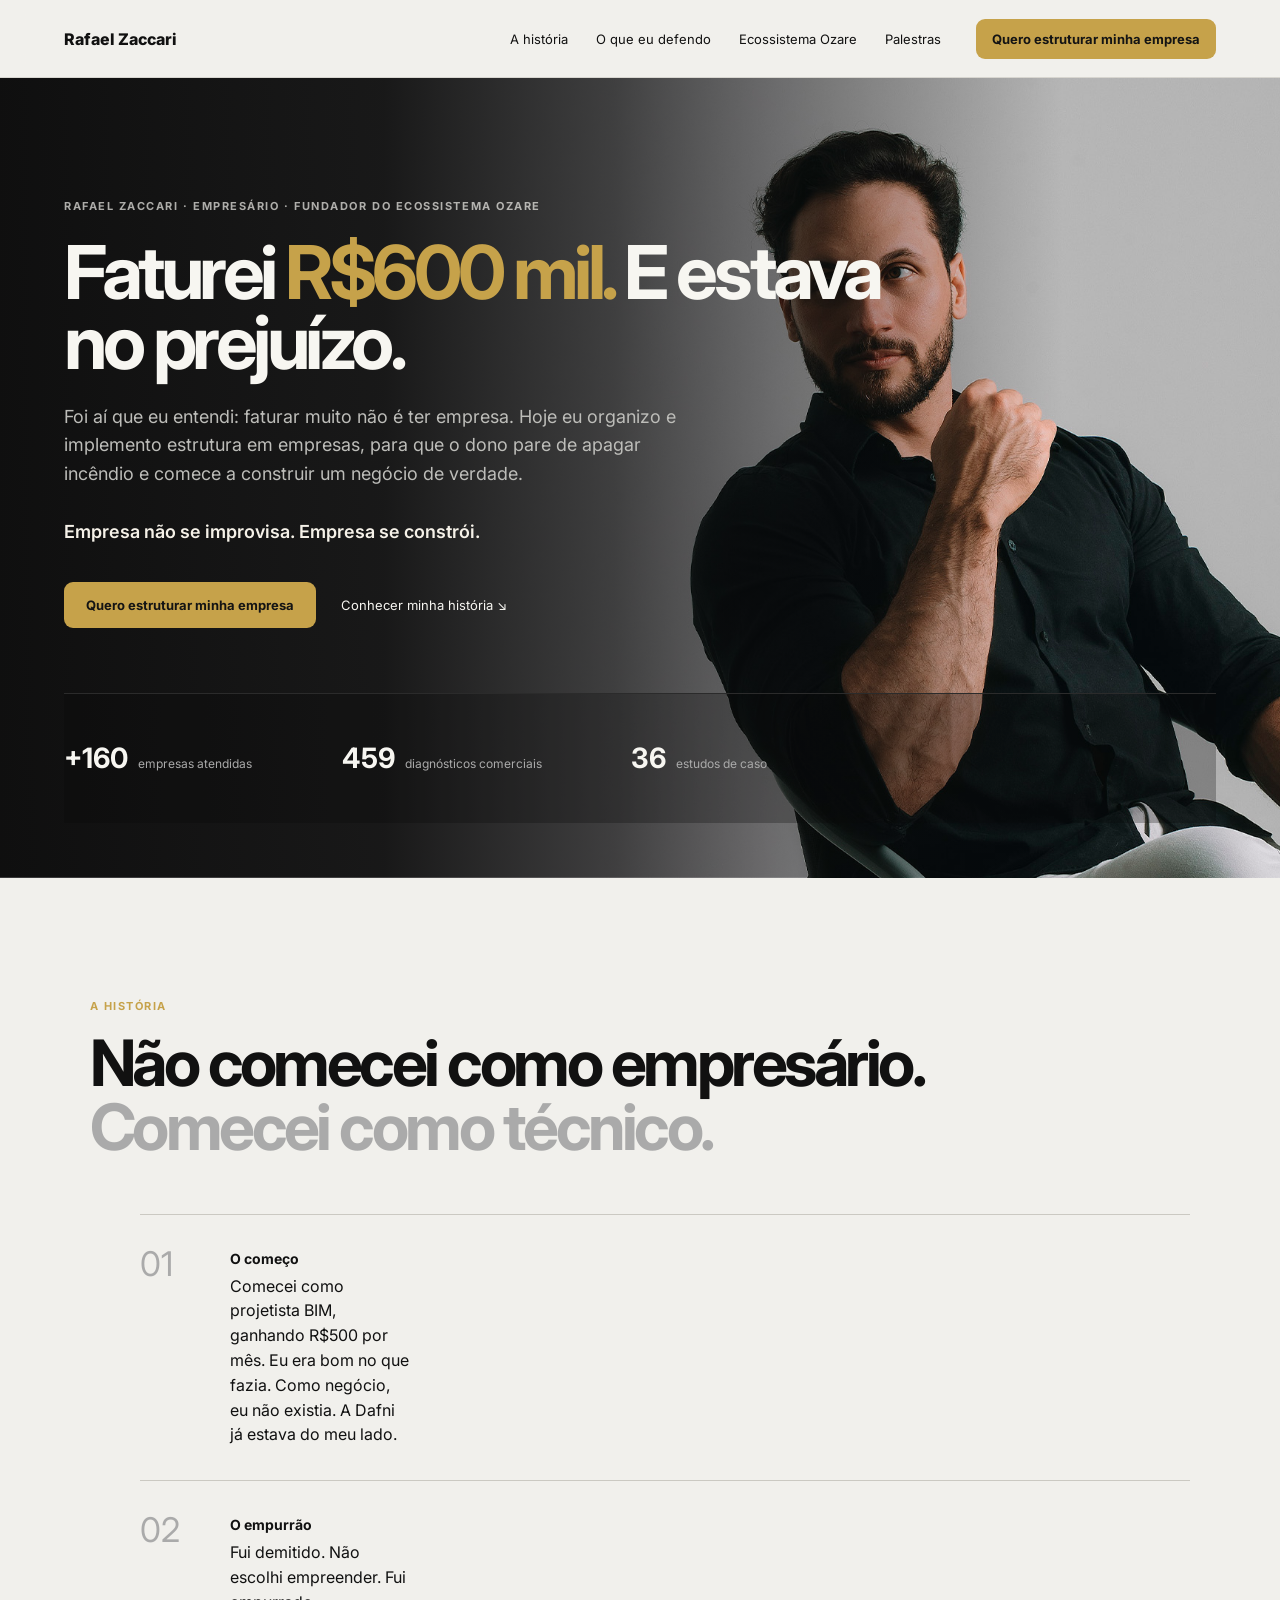
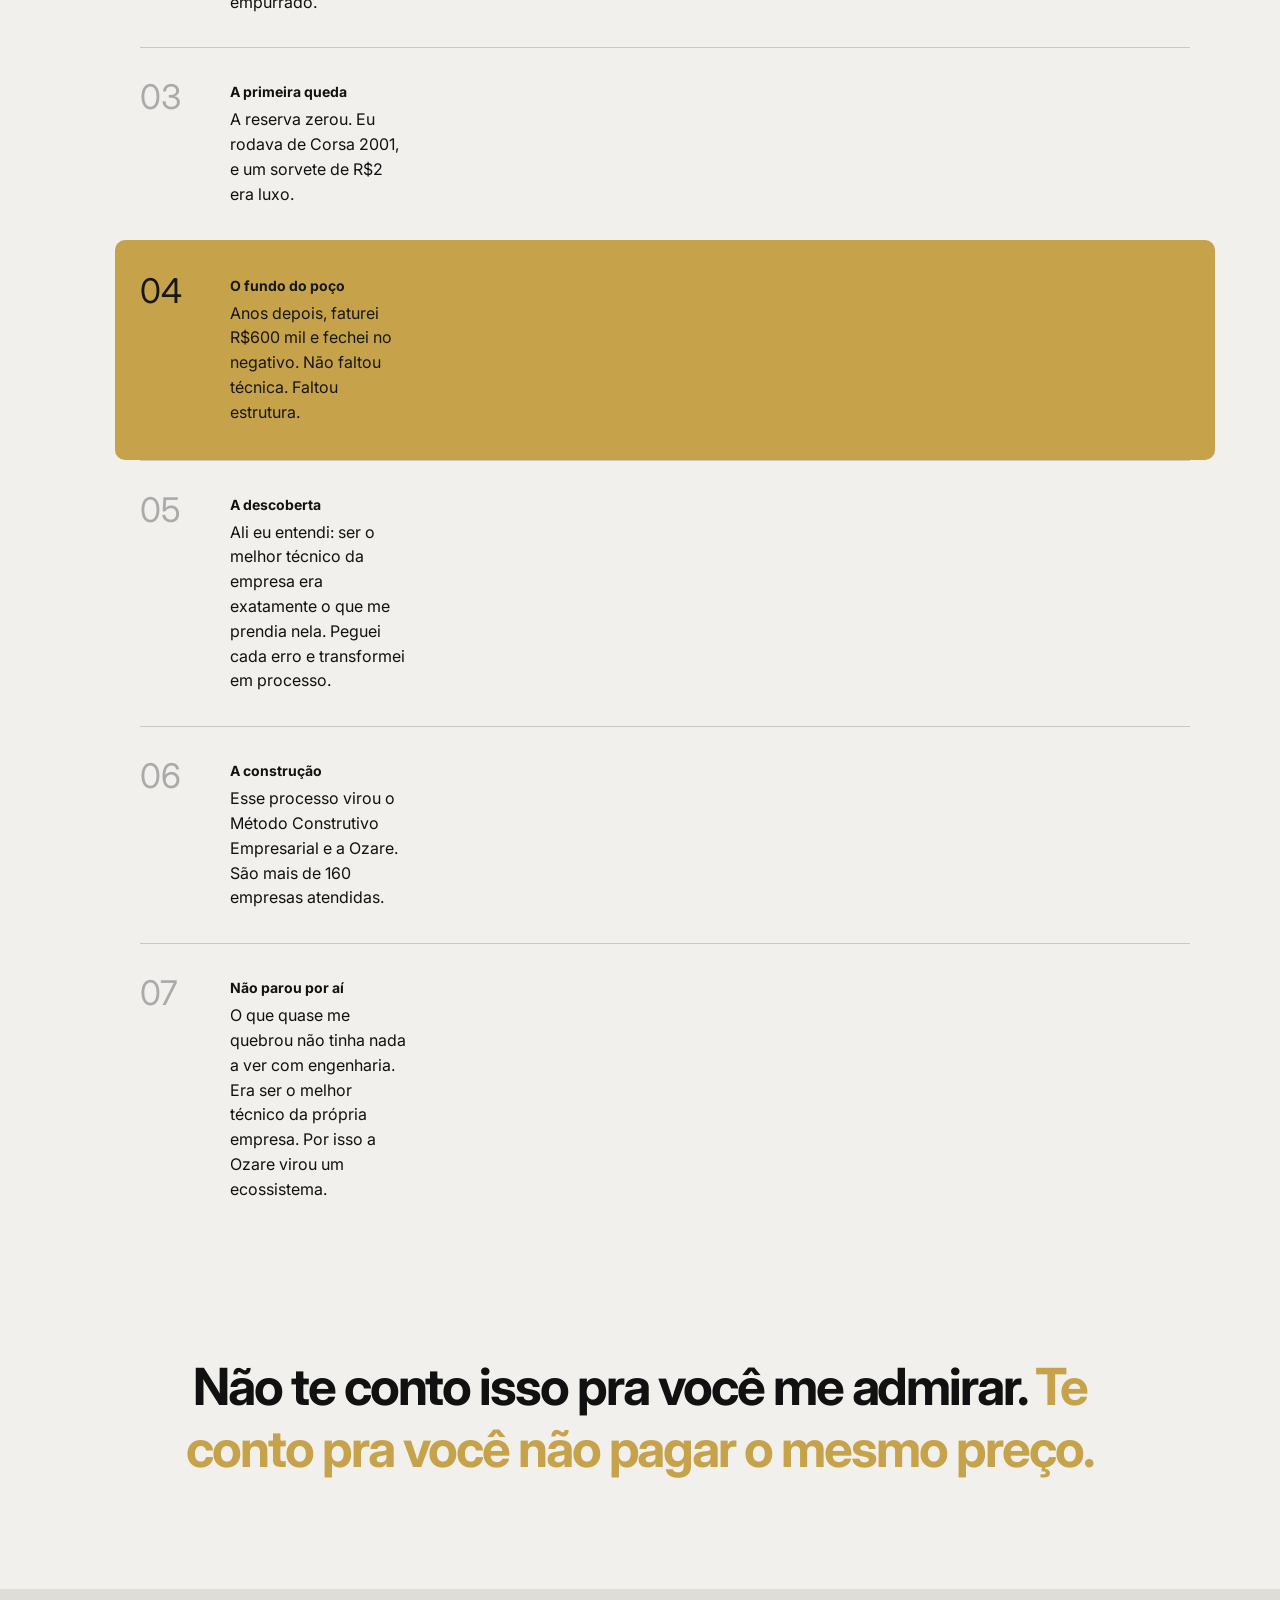
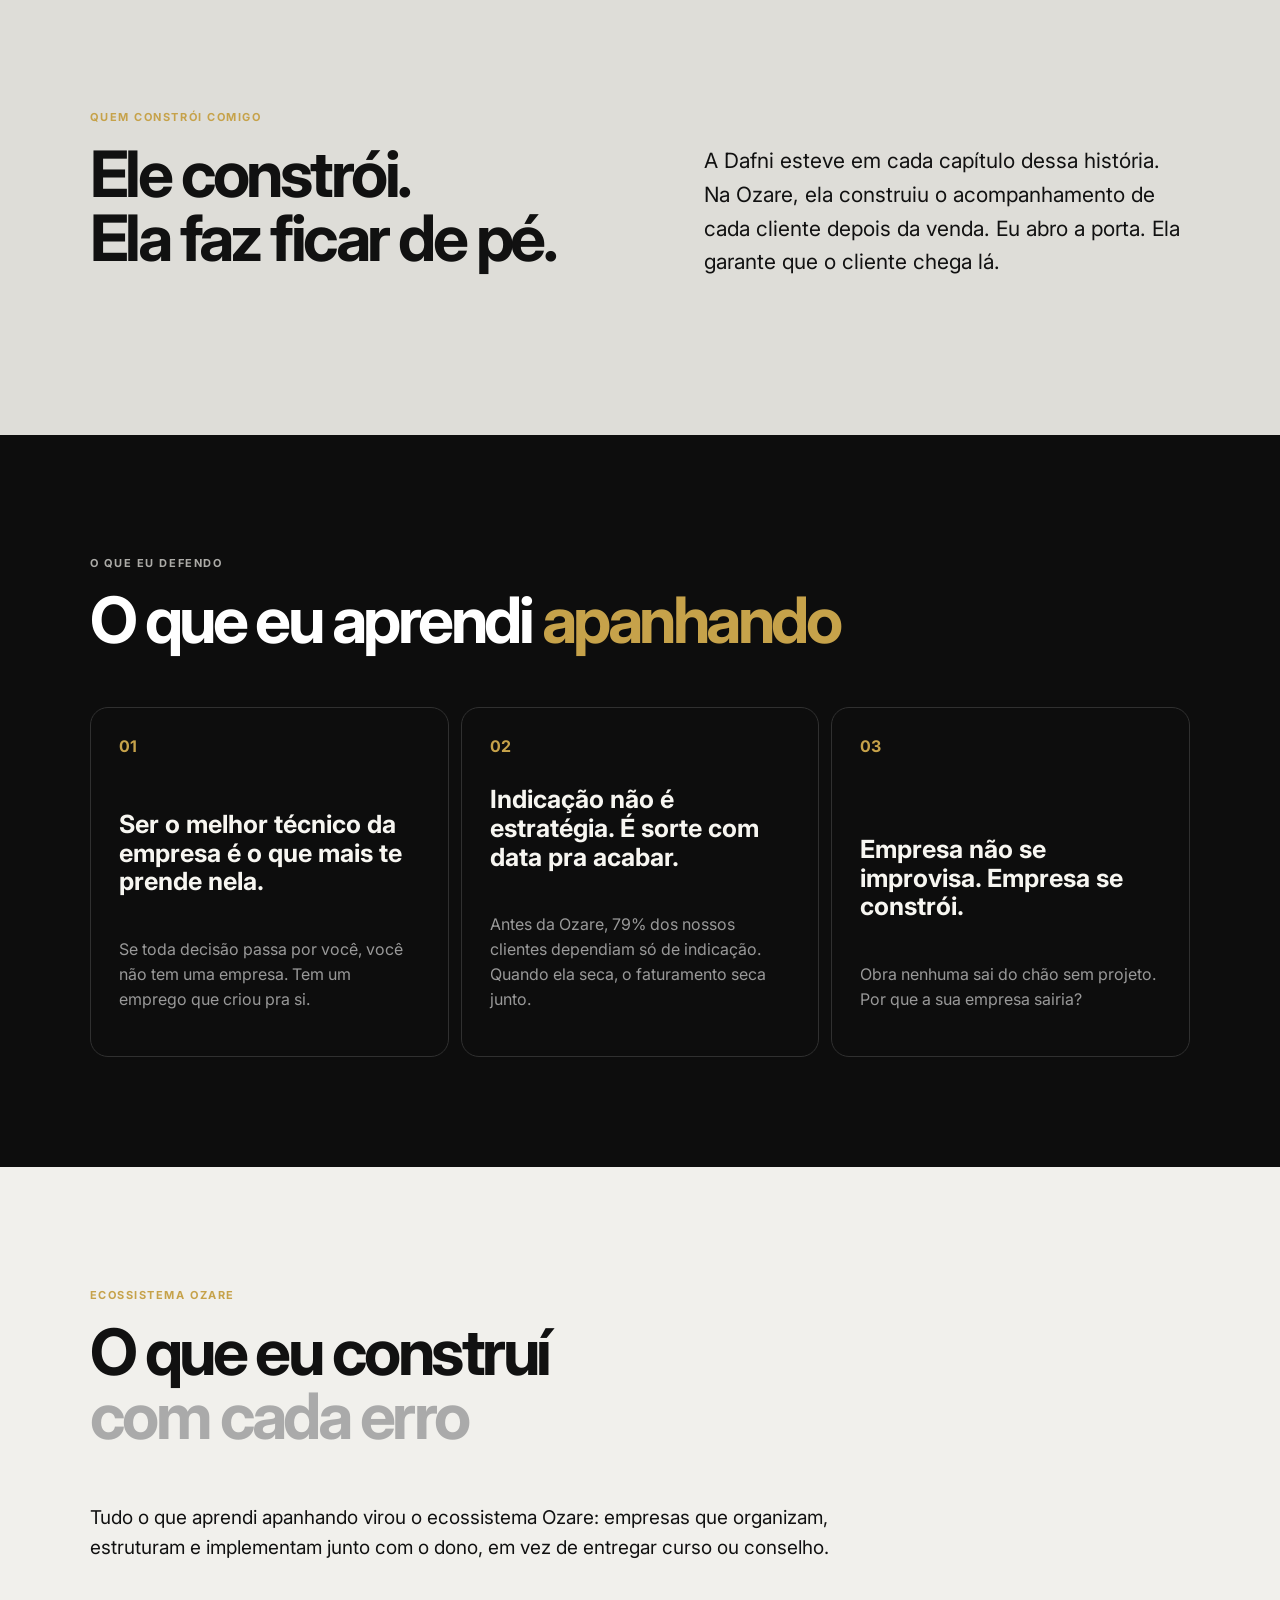
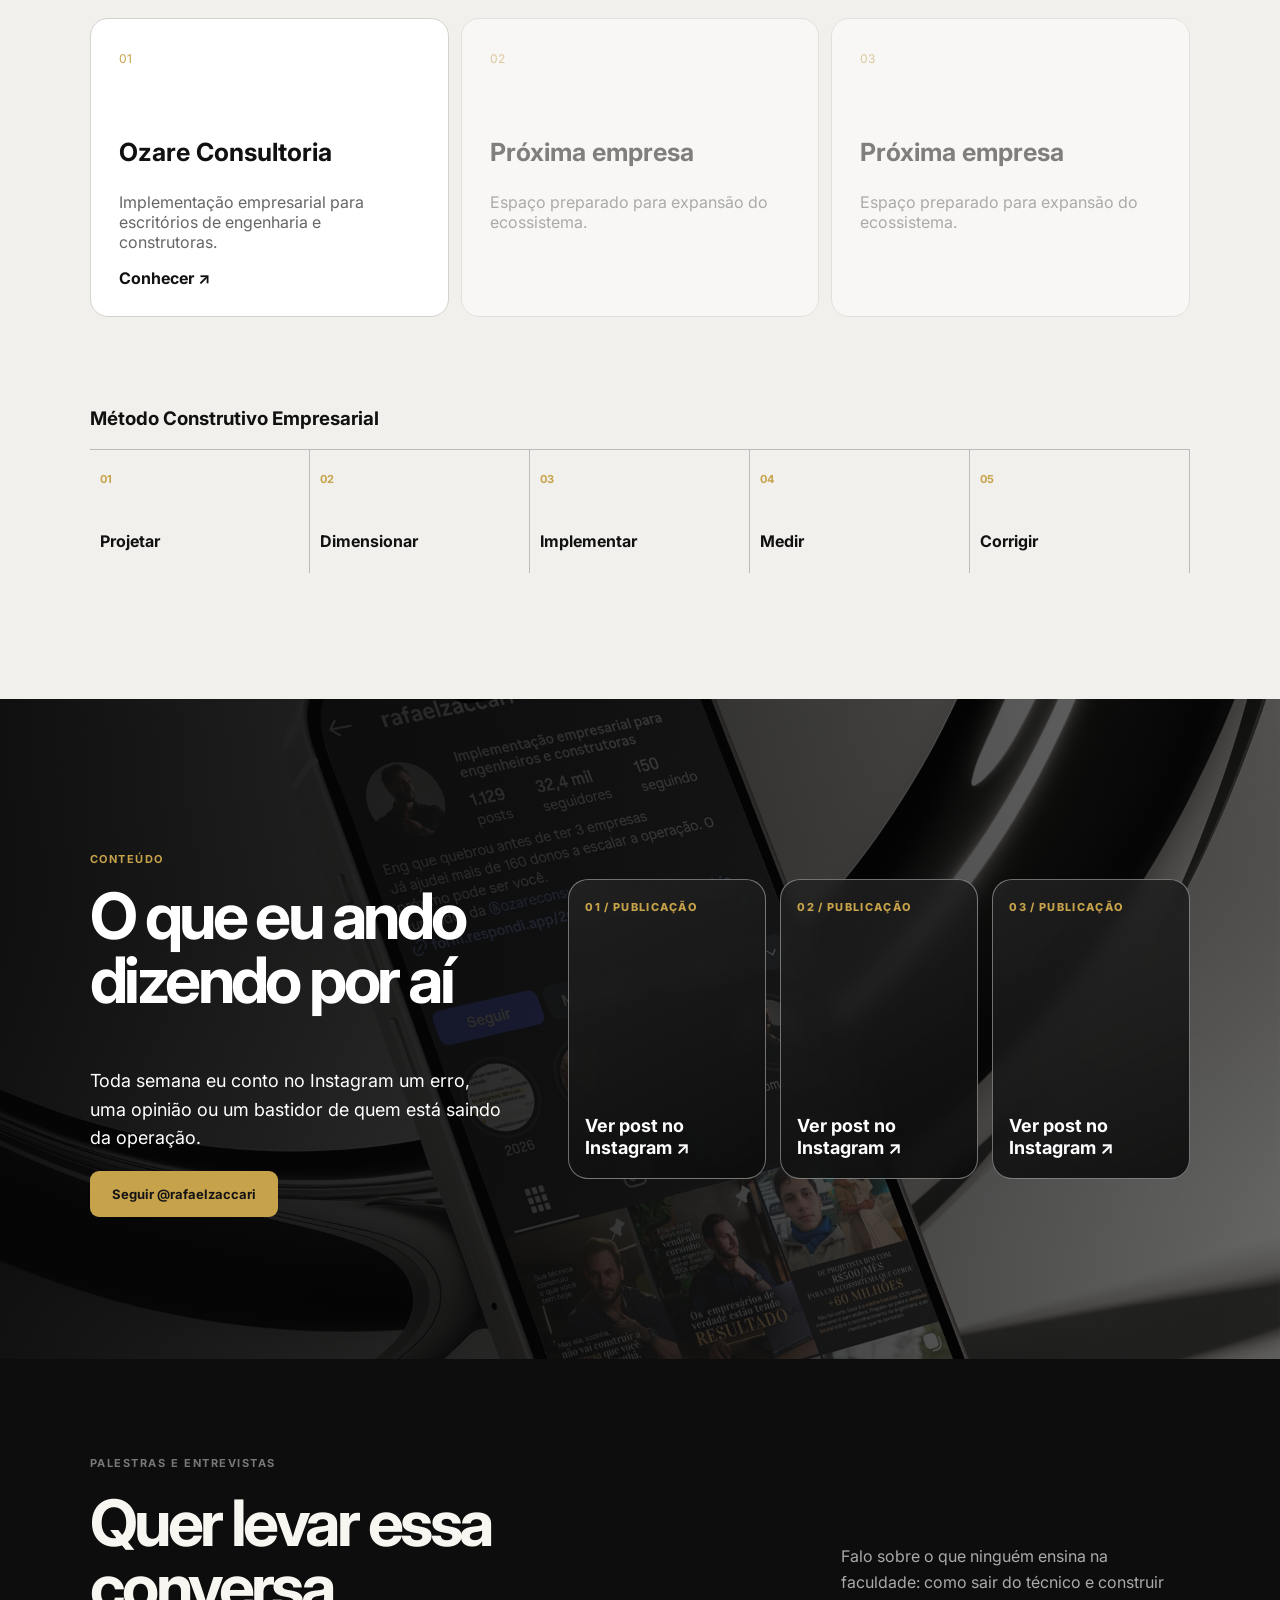
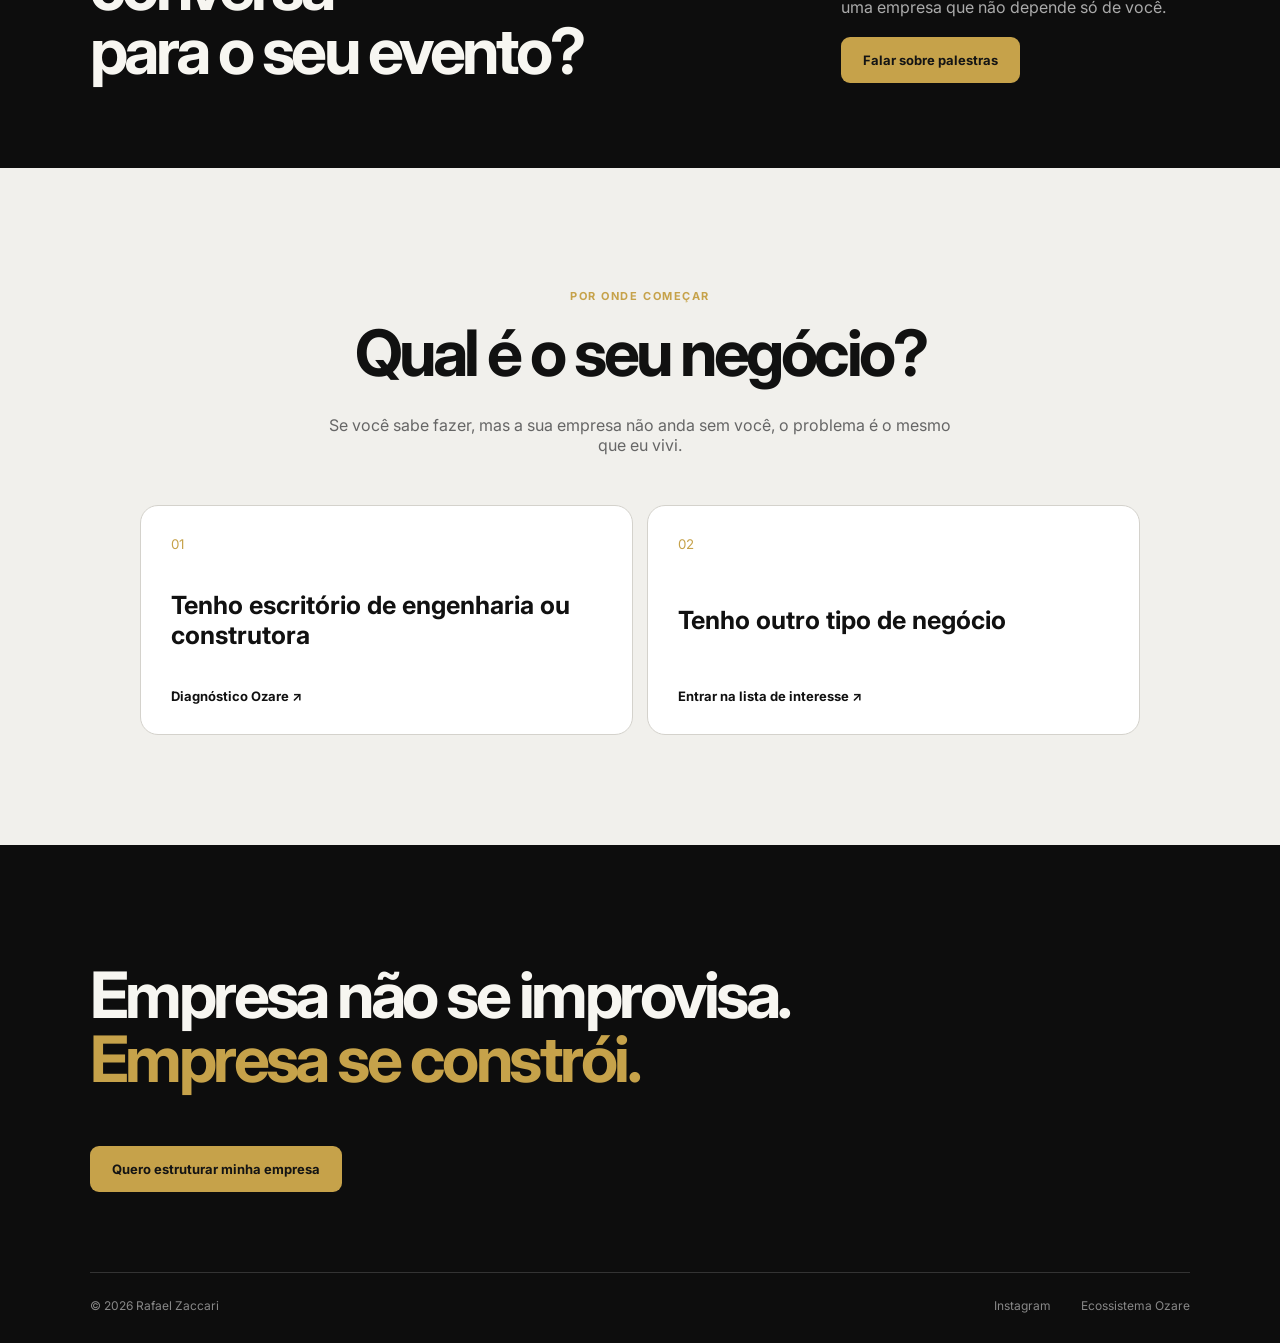
==== index.html @ 6576e1e7 "Add files via upload" ====
<!doctype html><html lang='pt-BR'><head><meta charset='utf-8'><meta name='viewport' content='width=device-width,initial-scale=1'><meta name='description' content='Faturei R$600 mil e estava no prejuízo. Hoje organizo e implemento estrutura em empresas para que cresçam sem depender do dono.'><title>Rafael Zaccari · Empresário e fundador do ecossistema Ozare</title><link rel='stylesheet' href='styles.css'></head><body>
<header class='nav'><a class='brand' href='#top'>Rafael Zaccari</a><nav><a href='#historia'>A história</a><a href='#defendo'>O que eu defendo</a><a href='#ecossistema'>Ecossistema Ozare</a><a href='#palestras'>Palestras</a></nav><a class='btn btn-small' href='#negocio'>Quero estruturar minha empresa</a></header>
<main id='top'>
<section class='hero dark'><div class='hero-copy'><p class='eyebrow'>Rafael Zaccari · Empresário · Fundador do ecossistema Ozare</p><h1>Faturei <span>R$600 mil.</span> E estava no prejuízo.</h1><p class='lead'>Foi aí que eu entendi: faturar muito não é ter empresa. Hoje eu organizo e implemento estrutura em empresas, para que o dono pare de apagar incêndio e comece a construir um negócio de verdade.<br><br><strong>Empresa não se improvisa. Empresa se constrói.</strong></p><div class='actions'><a class='btn' href='#negocio'>Quero estruturar minha empresa</a><a class='link' href='#historia'>Conhecer minha história ↘</a></div></div><div class='hero-proof'><div><strong>+160</strong><span>empresas atendidas</span></div><div><strong>459</strong><span>diagnósticos comerciais</span></div><div><strong>36</strong><span>estudos de caso</span></div></div></section>
<section id='historia' class='section story'><p class='eyebrow copper'>A história</p><h2>Não comecei como empresário.<br><em>Comecei como técnico.</em></h2><div class='timeline'>
<article><i>01</i><div><h3>O começo</h3><p>Comecei como projetista BIM, ganhando R$500 por mês. Eu era bom no que fazia. Como negócio, eu não existia. A Dafni já estava do meu lado.</p></div></article>
<article><i>02</i><div><h3>O empurrão</h3><p>Fui demitido. Não escolhi empreender. Fui empurrado.</p></div></article>
<article><i>03</i><div><h3>A primeira queda</h3><p>A reserva zerou. Eu rodava de Corsa 2001, e um sorvete de R$2 era luxo.</p></div></article>
<article class='hot'><i>04</i><div><h3>O fundo do poço</h3><p>Anos depois, faturei R$600 mil e fechei no negativo. Não faltou técnica. Faltou estrutura.</p></div></article>
<article><i>05</i><div><h3>A descoberta</h3><p>Ali eu entendi: ser o melhor técnico da empresa era exatamente o que me prendia nela. Peguei cada erro e transformei em processo.</p></div></article>
<article><i>06</i><div><h3>A construção</h3><p>Esse processo virou o Método Construtivo Empresarial e a Ozare. São mais de 160 empresas atendidas.</p></div></article>
<article><i>07</i><div><h3>Não parou por aí</h3><p>O que quase me quebrou não tinha nada a ver com engenharia. Era ser o melhor técnico da própria empresa. Por isso a Ozare virou um ecossistema.</p></div></article></div><blockquote>Não te conto isso pra você me admirar. <span>Te conto pra você não pagar o mesmo preço.</span></blockquote></section>
<section class='section duo'><div><p class='eyebrow copper'>Quem constrói comigo</p><h2>Ele constrói.<br>Ela faz ficar de pé.</h2></div><p>A Dafni esteve em cada capítulo dessa história. Na Ozare, ela construiu o acompanhamento de cada cliente depois da venda. Eu abro a porta. Ela garante que o cliente chega lá.</p></section>
<section id='defendo' class='section dark beliefs'><p class='eyebrow'>O que eu defendo</p><h2>O que eu aprendi <span>apanhando</span></h2><div class='cards'><article><b>01</b><h3>Ser o melhor técnico da empresa é o que mais te prende nela.</h3><p>Se toda decisão passa por você, você não tem uma empresa. Tem um emprego que criou pra si.</p></article><article><b>02</b><h3>Indicação não é estratégia. É sorte com data pra acabar.</h3><p>Antes da Ozare, 79% dos nossos clientes dependiam só de indicação. Quando ela seca, o faturamento seca junto.</p></article><article><b>03</b><h3>Empresa não se improvisa. Empresa se constrói.</h3><p>Obra nenhuma sai do chão sem projeto. Por que a sua empresa sairia?</p></article></div></section>
<section id='ecossistema' class='section ecosystem'><p class='eyebrow copper'>Ecossistema Ozare</p><h2>O que eu construí<br><em>com cada erro</em></h2><p class='wide'>Tudo o que aprendi apanhando virou o ecossistema Ozare: empresas que organizam, estruturam e implementam junto com o dono, em vez de entregar curso ou conselho.</p><div class='eco-grid'><article><span>01</span><h3>Ozare Consultoria</h3><p>Implementação empresarial para escritórios de engenharia e construtoras.</p><a href='https://ozare.com.br'>Conhecer ↗</a></article><article class='muted'><span>02</span><h3>Próxima empresa</h3><p>Espaço preparado para expansão do ecossistema.</p></article><article class='muted'><span>03</span><h3>Próxima empresa</h3><p>Espaço preparado para expansão do ecossistema.</p></article></div><div class='method'><h3>Método Construtivo Empresarial</h3><ol><li><b>01</b>Projetar</li><li><b>02</b>Dimensionar</li><li><b>03</b>Implementar</li><li><b>04</b>Medir</li><li><b>05</b>Corrigir</li></ol></div></section>
<section class='section content' id='conteudo'><div class='content-copy'><p class='eyebrow copper'>Conteúdo</p><h2>O que eu ando<br>dizendo por aí</h2><p>Toda semana eu conto no Instagram um erro, uma opinião ou um bastidor de quem está saindo da operação.</p><a class='btn' href='https://instagram.com/rafaelzaccari' target='_blank' rel='noopener noreferrer'>Seguir @rafaelzaccari</a></div><div class='instagram-posts' aria-label='Publicações do Instagram'><a class='instagram-card' href='https://www.instagram.com/p/DdE_awOo5W1/' target='_blank' rel='noopener noreferrer'><span class='post-number'>01 / PUBLICAÇÃO</span><span class='post-action'>Ver post no Instagram ↗</span></a><a class='instagram-card' href='https://www.instagram.com/p/DdCetzPG3JI/' target='_blank' rel='noopener noreferrer'><span class='post-number'>02 / PUBLICAÇÃO</span><span class='post-action'>Ver post no Instagram ↗</span></a><a class='instagram-card' href='https://www.instagram.com/p/DccAswhm1Sl/' target='_blank' rel='noopener noreferrer'><span class='post-number'>03 / PUBLICAÇÃO</span><span class='post-action'>Ver post no Instagram ↗</span></a></div></section>
<section id='palestras' class='talk dark'><div><p class='eyebrow'>Palestras e entrevistas</p><h2>Quer levar essa conversa<br>para o seu evento?</h2></div><div><p>Falo sobre o que ninguém ensina na faculdade: como sair do técnico e construir uma empresa que não depende só de você.</p><a class='btn' href='mailto:contato@rafaelzaccari.com.br'>Falar sobre palestras</a></div></section>
<section id='negocio' class='section choice'><p class='eyebrow copper'>Por onde começar</p><h2>Qual é o seu negócio?</h2><p>Se você sabe fazer, mas a sua empresa não anda sem você, o problema é o mesmo que eu vivi.</p><div class='choice-grid'><a href='#'><small>01</small><b>Tenho escritório de engenharia ou construtora</b><span>Diagnóstico Ozare ↗</span></a><a href='mailto:contato@rafaelzaccari.com.br?subject=Lista%20de%20interesse'><small>02</small><b>Tenho outro tipo de negócio</b><span>Entrar na lista de interesse ↗</span></a></div></section>
</main><footer class='dark'><h2>Empresa não se improvisa.<br><span>Empresa se constrói.</span></h2><a class='btn' href='#negocio'>Quero estruturar minha empresa</a><div class='foot'><span>© 2026 Rafael Zaccari</span><a href='https://instagram.com/rafaelzaccari'>Instagram</a><a href='https://ozare.com.br'>Ecossistema Ozare</a></div></footer>
<script src='script.js'></script></body></html>
---- styles.css ----
@import url('https://fonts.googleapis.com/css2?family=Inter:wght@400;500;600;700;800&family=Libre+Franklin:ital,wght@0,700;1,700&display=swap');
:root{--ink:#0d0d0d;--paper:#f1f0ec;--soft:#deddd8;--copper:#c6a24a;--line:#2b2b2b}*{box-sizing:border-box}html{scroll-behavior:smooth}body{margin:0;background:var(--paper);color:#111;font-family:Inter,Arial,sans-serif}a{color:inherit;text-decoration:none}.nav{height:78px;padding:0 5vw;display:flex;align-items:center;gap:35px;position:sticky;top:0;z-index:20;background:rgba(241,240,236,.93);backdrop-filter:blur(12px);border-bottom:1px solid #d8d6d0}.brand{font-weight:800;margin-right:auto}.nav nav{display:flex;gap:28px;font-size:13px}.btn{display:inline-flex;background:var(--copper);color:#fff;padding:15px 22px;border-radius:9px;font-weight:700;font-size:13px;align-items:center;justify-content:center}.btn-small{padding:12px 16px}.dark{background:var(--ink);color:#f7f6f1}.hero{min-height:780px;padding:90px 5vw 0;display:grid;grid-template-columns:1.05fr .95fr;position:relative;overflow:hidden}.hero-copy{z-index:2;padding-top:30px}.eyebrow{text-transform:uppercase;letter-spacing:.14em;font-size:11px;font-weight:700;opacity:.68}.copper{color:var(--copper);opacity:1}.hero h1{font-size:clamp(48px,6.3vw,96px);line-height:.94;letter-spacing:-.06em;max-width:820px;margin:25px 0}.hero h1 span,.beliefs h2 span,footer h2 span,.start-card h1 span{color:var(--copper)}.lead{max-width:590px;color:#bdbdb9;font-size:18px;line-height:1.6}.actions{display:flex;align-items:center;gap:25px;margin-top:35px}.link{font-size:13px}.portrait{min-height:580px;border-radius:36px 36px 0 0;align-self:end;background:linear-gradient(145deg,#292929,#111);display:flex;flex-direction:column;justify-content:center;align-items:center;color:#777;border:1px solid #333}.portrait b{font-size:54px}.portrait small{margin-top:8px}.hero-proof{grid-column:1/3;border-top:1px solid #2b2b2b;height:130px;display:flex;align-items:center;gap:7vw}.hero-proof div{display:flex;align-items:baseline;gap:10px}.hero-proof strong{font-size:28px}.hero-proof span{font-size:12px;color:#aaa}.section{padding:110px 7vw}.section h2,.talk h2,footer h2{font-size:clamp(42px,5vw,74px);letter-spacing:-.055em;line-height:1;margin:18px 0 55px}.section h2 em{color:#aaa;font-style:normal}.timeline{max-width:1050px;margin-left:auto}.timeline article{display:grid;grid-template-columns:90px 180px 1fr;border-top:1px solid #cbc9c2;padding:28px 0}.timeline i{font-size:34px;font-style:normal;color:#aaa}.timeline h3{margin:7px 0;font-size:14px}.timeline p{margin:5px 0;line-height:1.55;max-width:650px}.timeline .hot{background:var(--copper);color:#fff;margin:0 -25px;padding:30px 25px;border:0;border-radius:10px}.timeline .hot i{color:#fff}blockquote{font-size:clamp(30px,4vw,58px);font-weight:700;letter-spacing:-.04em;max-width:950px;margin:120px auto 0;text-align:center}blockquote span{color:var(--copper)}.duo{display:grid;grid-template-columns:1fr 1fr;gap:10vw;background:#deddd8}.duo p:last-child{font-size:21px;line-height:1.6;align-self:center}.beliefs h2{color:#fff}.cards{display:grid;grid-template-columns:repeat(3,1fr);gap:12px}.cards article{border:1px solid #303030;border-radius:18px;padding:28px;min-height:350px;display:flex;flex-direction:column}.cards b{color:var(--copper)}.cards h3{font-size:25px;line-height:1.15;margin-top:auto}.cards p{color:#999;line-height:1.55}.wide{font-size:19px;line-height:1.6;max-width:780px}.eco-grid{display:grid;grid-template-columns:repeat(3,1fr);gap:12px;margin:55px 0}.eco-grid article{background:#fff;border:1px solid #d4d2cc;border-radius:18px;padding:28px;min-height:250px}.eco-grid span{color:var(--copper);font-size:12px}.eco-grid h3{font-size:25px;margin-top:70px}.eco-grid p{color:#666}.eco-grid a{font-weight:700}.eco-grid .muted{opacity:.5}.method{margin-top:90px}.method ol{display:grid;grid-template-columns:repeat(5,1fr);list-style:none;padding:0;border-top:1px solid #bbb}.method li{padding:22px 10px;border-right:1px solid #bbb;font-weight:700}.method li b{display:block;color:var(--copper);font-size:11px;margin-bottom:45px}.content{display:grid;grid-template-columns:.8fr 1.2fr;gap:6vw;background:#e3e2dd}.content>div:first-child p:not(.eyebrow){max-width:440px;line-height:1.6}.post-grid{display:grid;grid-template-columns:repeat(3,1fr);gap:10px;align-items:end}.post-grid div{height:390px;border-radius:16px;background:linear-gradient(#d4d4d4,#9b9b9b);display:grid;place-items:center;font-weight:800;color:#666}.post-grid div:nth-child(2){height:460px}.talk{padding:85px 7vw;display:grid;grid-template-columns:1.3fr .7fr;gap:8vw;align-items:end}.talk h2{margin-bottom:0}.talk p{color:#aaa;line-height:1.6}.choice{text-align:center}.choice>p:not(.eyebrow){max-width:650px;margin:-25px auto 50px;color:#666}.choice-grid{display:grid;grid-template-columns:1fr 1fr;gap:14px;max-width:1000px;margin:auto;text-align:left}.choice-grid a{background:#fff;border:1px solid #d4d2cc;border-radius:18px;padding:30px;min-height:230px;display:flex;flex-direction:column}.choice-grid small{color:var(--copper)}.choice-grid b{font-size:25px;max-width:420px;margin:auto 0}.choice-grid span{font-size:13px;font-weight:700}footer{padding:100px 7vw 30px}footer h2{max-width:900px}.foot{border-top:1px solid #333;margin-top:80px;padding-top:25px;display:flex;gap:30px;font-size:12px;color:#888}.foot span{margin-right:auto}.start-page{background:var(--ink);color:#fff;min-height:100vh;display:grid;place-items:center;padding:25px}.start-card{width:min(620px,100%);padding:45px 0}.mini-photo{height:180px;background:#222;border:1px solid #333;border-radius:20px;display:grid;place-items:center;color:#666;margin:25px 0}.start-card h1{font-size:clamp(42px,8vw,70px);line-height:.95;letter-spacing:-.055em}.start-card>p:not(.eyebrow){color:#aaa;line-height:1.65}.start-card h2{margin-top:45px}.full{width:100%;padding:18px}.text-link,.back{display:block;text-align:center;margin-top:20px;font-size:13px}.back{margin-top:70px;color:#888}
@media(max-width:800px){.nav nav{display:none}.nav{padding:0 18px}.brand{font-size:13px}.btn-small{font-size:10px;padding:10px}.hero{grid-template-columns:1fr;padding:30px 20px 0}.portrait{grid-row:1;height:330px;min-height:0;border-radius:22px;margin-bottom:35px}.hero-copy{grid-row:2}.hero h1{font-size:50px}.hero-proof{grid-column:1;grid-row:3;gap:18px;height:auto;padding:30px 0;flex-wrap:wrap}.hero-proof div{display:block}.hero-proof strong,.hero-proof span{display:block}.section{padding:80px 20px}.timeline article{grid-template-columns:55px 1fr}.timeline article div{grid-column:2}.timeline .hot{margin:0 -8px;padding:25px 8px}.duo,.content,.talk{grid-template-columns:1fr}.cards,.eco-grid,.choice-grid{grid-template-columns:1fr}.method ol{grid-template-columns:1fr}.method li{border-right:0;border-bottom:1px solid #bbb}.method li b{display:inline;margin-right:20px}.post-grid{margin-top:35px}.post-grid div,.post-grid div:nth-child(2){height:240px}.section h2,.talk h2,footer h2{font-size:42px}.actions{align-items:flex-start;flex-direction:column}.foot{flex-wrap:wrap}.foot span{width:100%}}

/* Atualização editorial: banners reais e acento dourado */
.btn{color:#141414}.timeline .hot{color:#171717}.timeline .hot i{color:#171717}.portrait{overflow:hidden;background:#d5d5d5;border:0;justify-content:stretch;align-items:stretch}.portrait img{width:100%;height:100%;object-fit:cover;object-position:65% center;display:block}.social-banner{display:block;align-self:center;border-radius:22px;overflow:hidden;box-shadow:0 14px 45px rgba(0,0,0,.12)}.social-banner img{display:block;width:100%;height:auto}.mini-photo{overflow:hidden;display:block;border:0;background:#ddd}.mini-photo img{width:100%;height:100%;object-fit:cover;object-position:70% center}.hero .lead strong{color:#f5f1e8;font-weight:600}.hero h1{font-size:clamp(44px,5.8vw,86px)}@media(max-width:800px){.portrait img{object-position:68% center}.hero h1{font-size:clamp(39px,10vw,54px)}.social-banner{margin-top:25px}}

/* Full-bleed editorial banners */
.hero{display:flex;flex-direction:column;justify-content:center;min-height:760px;padding:110px 5vw 55px;background-image:linear-gradient(90deg,rgba(9,9,9,.97) 0%,rgba(9,9,9,.92) 30%,rgba(9,9,9,.72) 48%,rgba(9,9,9,.04) 83%),url('hero-rafael.jpg');background-position:center,center center;background-size:cover;background-repeat:no-repeat}
.hero-copy{max-width:820px;padding-top:0}.hero h1{max-width:850px}.hero .lead{max-width:620px}.hero-proof{grid-column:auto;width:100%;margin-top:65px;flex-shrink:0;background:rgba(10,10,10,.28)}
.content{position:relative;isolation:isolate;display:grid;grid-template-columns:minmax(280px,.8fr) minmax(0,1.2fr);align-items:center;gap:5vw;min-height:660px;background:#1b1b1b url('conteudo-instagram.jpg') center center/cover no-repeat;color:#fff;overflow:hidden}
.content:before{content:'';position:absolute;inset:0;z-index:-1;background:linear-gradient(90deg,rgba(5,5,5,.94),rgba(5,5,5,.82) 44%,rgba(5,5,5,.58))}
.content-copy{position:relative}.content-copy h2{max-width:600px}.content-copy p:not(.eyebrow){max-width:430px;font-size:18px;line-height:1.6}
.instagram-posts{display:grid;grid-template-columns:repeat(3,minmax(0,1fr));gap:14px;align-items:stretch}
.instagram-card{min-height:300px;display:flex;flex-direction:column;justify-content:space-between;padding:20px 16px;border:1px solid rgba(255,255,255,.4);border-radius:20px;background:linear-gradient(155deg,rgba(35,35,35,.83),rgba(12,12,12,.91));backdrop-filter:blur(8px);transition:transform .2s,border-color .2s}
.instagram-card:hover,.instagram-card:focus-visible{transform:translateY(-6px);border-color:var(--copper)}
.post-number{color:var(--copper);font-size:11px;font-weight:800;letter-spacing:.12em}.post-action{font-size:18px;font-weight:700;line-height:1.2}
@media(max-width:800px){.hero{min-height:780px;padding:330px 20px 30px;justify-content:flex-end;background-image:linear-gradient(0deg,rgba(9,9,9,1) 0%,rgba(9,9,9,.94) 43%,rgba(9,9,9,.08) 86%),url('hero-rafael.jpg');background-position:center,65% top;background-size:cover}.hero-copy{order:0}.hero h1{font-size:clamp(40px,10vw,58px)}.hero-proof{order:1;margin-top:35px}.content{grid-template-columns:1fr;min-height:720px;gap:35px;background-position:62% center}.content:before{background:rgba(5,5,5,.78)}.instagram-posts{gap:8px}.instagram-card{min-height:205px;padding:12px 10px;border-radius:13px}.post-number{font-size:9px}.post-action{font-size:13px}}
@media(max-width:420px){.instagram-posts{grid-template-columns:1fr}.instagram-card{min-height:100px}.hero{padding-top:270px}}
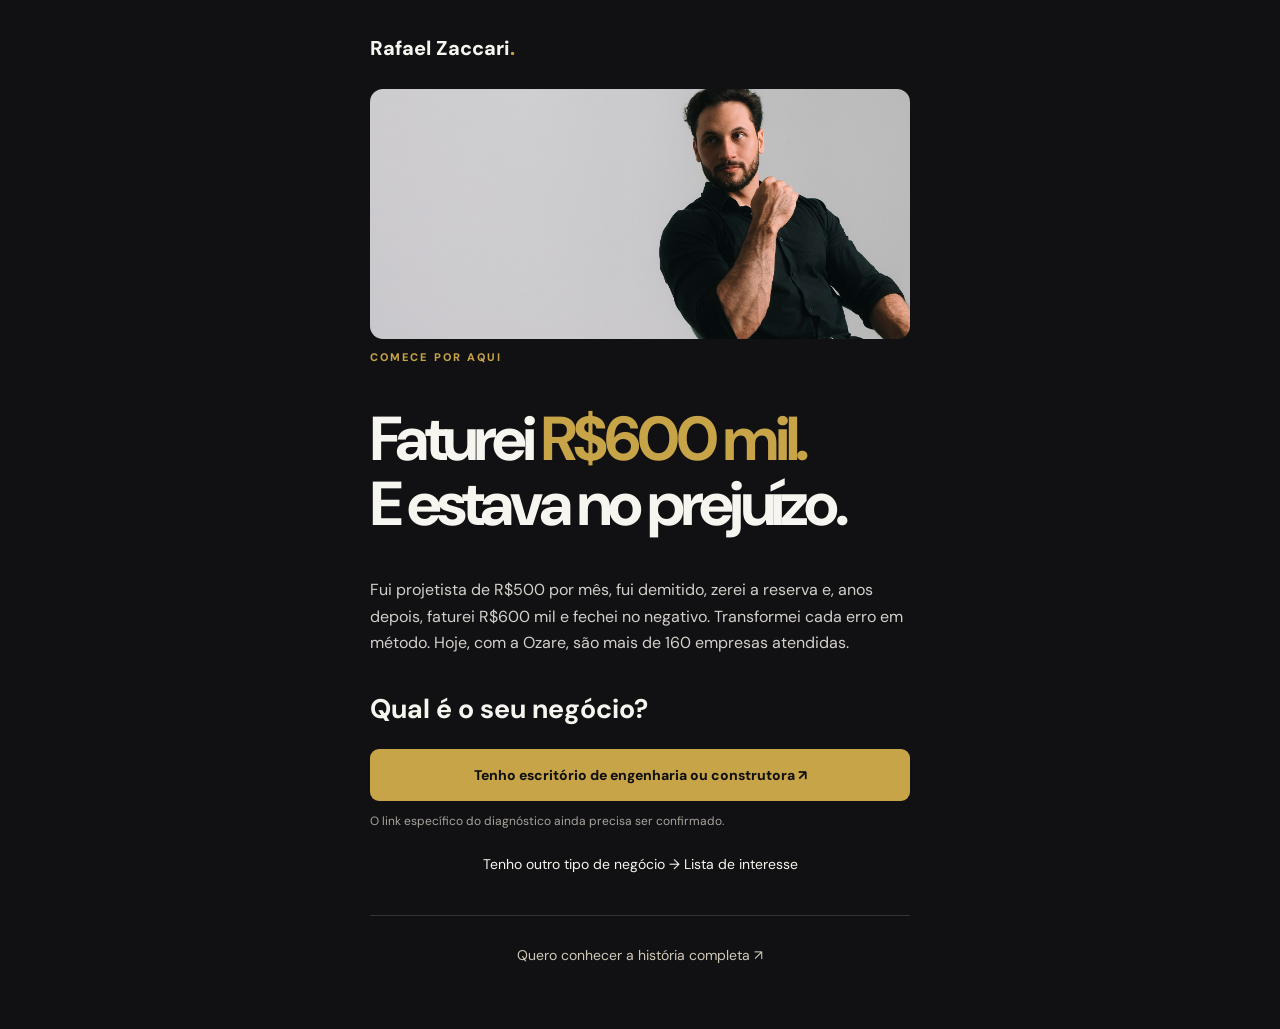
==== commit 0ea93770: "Add files via upload" ====
--- a/index.html
+++ b/index.html
@@ -1,20 +1 @@
-<!doctype html><html lang='pt-BR'><head><meta charset='utf-8'><meta name='viewport' content='width=device-width,initial-scale=1'><meta name='description' content='Faturei R$600 mil e estava no prejuízo. Hoje organizo e implemento estrutura em empresas para que cresçam sem depender do dono.'><title>Rafael Zaccari · Empresário e fundador do ecossistema Ozare</title><link rel='stylesheet' href='styles.css'></head><body>
-<header class='nav'><a class='brand' href='#top'>Rafael Zaccari</a><nav><a href='#historia'>A história</a><a href='#defendo'>O que eu defendo</a><a href='#ecossistema'>Ecossistema Ozare</a><a href='#palestras'>Palestras</a></nav><a class='btn btn-small' href='#negocio'>Quero estruturar minha empresa</a></header>
-<main id='top'>
-<section class='hero dark'><div class='hero-copy'><p class='eyebrow'>Rafael Zaccari · Empresário · Fundador do ecossistema Ozare</p><h1>Faturei <span>R$600 mil.</span> E estava no prejuízo.</h1><p class='lead'>Foi aí que eu entendi: faturar muito não é ter empresa. Hoje eu organizo e implemento estrutura em empresas, para que o dono pare de apagar incêndio e comece a construir um negócio de verdade.<br><br><strong>Empresa não se improvisa. Empresa se constrói.</strong></p><div class='actions'><a class='btn' href='#negocio'>Quero estruturar minha empresa</a><a class='link' href='#historia'>Conhecer minha história ↘</a></div></div><div class='hero-proof'><div><strong>+160</strong><span>empresas atendidas</span></div><div><strong>459</strong><span>diagnósticos comerciais</span></div><div><strong>36</strong><span>estudos de caso</span></div></div></section>
-<section id='historia' class='section story'><p class='eyebrow copper'>A história</p><h2>Não comecei como empresário.<br><em>Comecei como técnico.</em></h2><div class='timeline'>
-<article><i>01</i><div><h3>O começo</h3><p>Comecei como projetista BIM, ganhando R$500 por mês. Eu era bom no que fazia. Como negócio, eu não existia. A Dafni já estava do meu lado.</p></div></article>
-<article><i>02</i><div><h3>O empurrão</h3><p>Fui demitido. Não escolhi empreender. Fui empurrado.</p></div></article>
-<article><i>03</i><div><h3>A primeira queda</h3><p>A reserva zerou. Eu rodava de Corsa 2001, e um sorvete de R$2 era luxo.</p></div></article>
-<article class='hot'><i>04</i><div><h3>O fundo do poço</h3><p>Anos depois, faturei R$600 mil e fechei no negativo. Não faltou técnica. Faltou estrutura.</p></div></article>
-<article><i>05</i><div><h3>A descoberta</h3><p>Ali eu entendi: ser o melhor técnico da empresa era exatamente o que me prendia nela. Peguei cada erro e transformei em processo.</p></div></article>
-<article><i>06</i><div><h3>A construção</h3><p>Esse processo virou o Método Construtivo Empresarial e a Ozare. São mais de 160 empresas atendidas.</p></div></article>
-<article><i>07</i><div><h3>Não parou por aí</h3><p>O que quase me quebrou não tinha nada a ver com engenharia. Era ser o melhor técnico da própria empresa. Por isso a Ozare virou um ecossistema.</p></div></article></div><blockquote>Não te conto isso pra você me admirar. <span>Te conto pra você não pagar o mesmo preço.</span></blockquote></section>
-<section class='section duo'><div><p class='eyebrow copper'>Quem constrói comigo</p><h2>Ele constrói.<br>Ela faz ficar de pé.</h2></div><p>A Dafni esteve em cada capítulo dessa história. Na Ozare, ela construiu o acompanhamento de cada cliente depois da venda. Eu abro a porta. Ela garante que o cliente chega lá.</p></section>
-<section id='defendo' class='section dark beliefs'><p class='eyebrow'>O que eu defendo</p><h2>O que eu aprendi <span>apanhando</span></h2><div class='cards'><article><b>01</b><h3>Ser o melhor técnico da empresa é o que mais te prende nela.</h3><p>Se toda decisão passa por você, você não tem uma empresa. Tem um emprego que criou pra si.</p></article><article><b>02</b><h3>Indicação não é estratégia. É sorte com data pra acabar.</h3><p>Antes da Ozare, 79% dos nossos clientes dependiam só de indicação. Quando ela seca, o faturamento seca junto.</p></article><article><b>03</b><h3>Empresa não se improvisa. Empresa se constrói.</h3><p>Obra nenhuma sai do chão sem projeto. Por que a sua empresa sairia?</p></article></div></section>
-<section id='ecossistema' class='section ecosystem'><p class='eyebrow copper'>Ecossistema Ozare</p><h2>O que eu construí<br><em>com cada erro</em></h2><p class='wide'>Tudo o que aprendi apanhando virou o ecossistema Ozare: empresas que organizam, estruturam e implementam junto com o dono, em vez de entregar curso ou conselho.</p><div class='eco-grid'><article><span>01</span><h3>Ozare Consultoria</h3><p>Implementação empresarial para escritórios de engenharia e construtoras.</p><a href='https://ozare.com.br'>Conhecer ↗</a></article><article class='muted'><span>02</span><h3>Próxima empresa</h3><p>Espaço preparado para expansão do ecossistema.</p></article><article class='muted'><span>03</span><h3>Próxima empresa</h3><p>Espaço preparado para expansão do ecossistema.</p></article></div><div class='method'><h3>Método Construtivo Empresarial</h3><ol><li><b>01</b>Projetar</li><li><b>02</b>Dimensionar</li><li><b>03</b>Implementar</li><li><b>04</b>Medir</li><li><b>05</b>Corrigir</li></ol></div></section>
-<section class='section content' id='conteudo'><div class='content-copy'><p class='eyebrow copper'>Conteúdo</p><h2>O que eu ando<br>dizendo por aí</h2><p>Toda semana eu conto no Instagram um erro, uma opinião ou um bastidor de quem está saindo da operação.</p><a class='btn' href='https://instagram.com/rafaelzaccari' target='_blank' rel='noopener noreferrer'>Seguir @rafaelzaccari</a></div><div class='instagram-posts' aria-label='Publicações do Instagram'><a class='instagram-card' href='https://www.instagram.com/p/DdE_awOo5W1/' target='_blank' rel='noopener noreferrer'><span class='post-number'>01 / PUBLICAÇÃO</span><span class='post-action'>Ver post no Instagram ↗</span></a><a class='instagram-card' href='https://www.instagram.com/p/DdCetzPG3JI/' target='_blank' rel='noopener noreferrer'><span class='post-number'>02 / PUBLICAÇÃO</span><span class='post-action'>Ver post no Instagram ↗</span></a><a class='instagram-card' href='https://www.instagram.com/p/DccAswhm1Sl/' target='_blank' rel='noopener noreferrer'><span class='post-number'>03 / PUBLICAÇÃO</span><span class='post-action'>Ver post no Instagram ↗</span></a></div></section>
-<section id='palestras' class='talk dark'><div><p class='eyebrow'>Palestras e entrevistas</p><h2>Quer levar essa conversa<br>para o seu evento?</h2></div><div><p>Falo sobre o que ninguém ensina na faculdade: como sair do técnico e construir uma empresa que não depende só de você.</p><a class='btn' href='mailto:contato@rafaelzaccari.com.br'>Falar sobre palestras</a></div></section>
-<section id='negocio' class='section choice'><p class='eyebrow copper'>Por onde começar</p><h2>Qual é o seu negócio?</h2><p>Se você sabe fazer, mas a sua empresa não anda sem você, o problema é o mesmo que eu vivi.</p><div class='choice-grid'><a href='#'><small>01</small><b>Tenho escritório de engenharia ou construtora</b><span>Diagnóstico Ozare ↗</span></a><a href='mailto:contato@rafaelzaccari.com.br?subject=Lista%20de%20interesse'><small>02</small><b>Tenho outro tipo de negócio</b><span>Entrar na lista de interesse ↗</span></a></div></section>
-</main><footer class='dark'><h2>Empresa não se improvisa.<br><span>Empresa se constrói.</span></h2><a class='btn' href='#negocio'>Quero estruturar minha empresa</a><div class='foot'><span>© 2026 Rafael Zaccari</span><a href='https://instagram.com/rafaelzaccari'>Instagram</a><a href='https://ozare.com.br'>Ecossistema Ozare</a></div></footer>
-<script src='script.js'></script></body></html>
+<!doctype html><html lang="pt-BR"><head><meta charset="utf-8"><meta name="viewport" content="width=device-width,initial-scale=1"><meta name="theme-color" content="#111113"><link rel="stylesheet" href="/styles.css"><link rel="icon" href="/favicon.svg" type="image/svg+xml"><title>Comece aqui | Rafael Zaccari</title><meta name="description" content="Descubra por onde começar a estruturar sua empresa. Rafael Zaccari, fundador do ecossistema Ozare."></head><body class="start-page"><main class="start-wrap"><a class="start-brand" href="/">Rafael Zaccari<span class="gold-dot">.</span></a><div class="start-image" role="img" aria-label="Retrato de Rafael Zaccari"></div><p class="eyebrow gold">COMECE POR AQUI</p><h1>Faturei <em>R$600 mil.</em><br>E estava no prejuízo.</h1><p>Fui projetista de R$500 por mês, fui demitido, zerei a reserva e, anos depois, faturei R$600 mil e fechei no negativo. Transformei cada erro em método. Hoje, com a Ozare, são mais de 160 empresas atendidas.</p><h2>Qual é o seu negócio?</h2><a class="button full" href="https://ozare.com.br">Tenho escritório de engenharia ou construtora ↗</a><p class="start-notice">O link específico do diagnóstico ainda precisa ser confirmado.</p><a class="start-alt" href="/#interesse">Tenho outro tipo de negócio → Lista de interesse</a><a class="start-back" href="/#historia">Quero conhecer a história completa ↗</a></main></body></html>
--- a/styles.css
+++ b/styles.css
@@ -1,19 +1 @@
-@import url('https://fonts.googleapis.com/css2?family=Inter:wght@400;500;600;700;800&family=Libre+Franklin:ital,wght@0,700;1,700&display=swap');
-:root{--ink:#0d0d0d;--paper:#f1f0ec;--soft:#deddd8;--copper:#c6a24a;--line:#2b2b2b}*{box-sizing:border-box}html{scroll-behavior:smooth}body{margin:0;background:var(--paper);color:#111;font-family:Inter,Arial,sans-serif}a{color:inherit;text-decoration:none}.nav{height:78px;padding:0 5vw;display:flex;align-items:center;gap:35px;position:sticky;top:0;z-index:20;background:rgba(241,240,236,.93);backdrop-filter:blur(12px);border-bottom:1px solid #d8d6d0}.brand{font-weight:800;margin-right:auto}.nav nav{display:flex;gap:28px;font-size:13px}.btn{display:inline-flex;background:var(--copper);color:#fff;padding:15px 22px;border-radius:9px;font-weight:700;font-size:13px;align-items:center;justify-content:center}.btn-small{padding:12px 16px}.dark{background:var(--ink);color:#f7f6f1}.hero{min-height:780px;padding:90px 5vw 0;display:grid;grid-template-columns:1.05fr .95fr;position:relative;overflow:hidden}.hero-copy{z-index:2;padding-top:30px}.eyebrow{text-transform:uppercase;letter-spacing:.14em;font-size:11px;font-weight:700;opacity:.68}.copper{color:var(--copper);opacity:1}.hero h1{font-size:clamp(48px,6.3vw,96px);line-height:.94;letter-spacing:-.06em;max-width:820px;margin:25px 0}.hero h1 span,.beliefs h2 span,footer h2 span,.start-card h1 span{color:var(--copper)}.lead{max-width:590px;color:#bdbdb9;font-size:18px;line-height:1.6}.actions{display:flex;align-items:center;gap:25px;margin-top:35px}.link{font-size:13px}.portrait{min-height:580px;border-radius:36px 36px 0 0;align-self:end;background:linear-gradient(145deg,#292929,#111);display:flex;flex-direction:column;justify-content:center;align-items:center;color:#777;border:1px solid #333}.portrait b{font-size:54px}.portrait small{margin-top:8px}.hero-proof{grid-column:1/3;border-top:1px solid #2b2b2b;height:130px;display:flex;align-items:center;gap:7vw}.hero-proof div{display:flex;align-items:baseline;gap:10px}.hero-proof strong{font-size:28px}.hero-proof span{font-size:12px;color:#aaa}.section{padding:110px 7vw}.section h2,.talk h2,footer h2{font-size:clamp(42px,5vw,74px);letter-spacing:-.055em;line-height:1;margin:18px 0 55px}.section h2 em{color:#aaa;font-style:normal}.timeline{max-width:1050px;margin-left:auto}.timeline article{display:grid;grid-template-columns:90px 180px 1fr;border-top:1px solid #cbc9c2;padding:28px 0}.timeline i{font-size:34px;font-style:normal;color:#aaa}.timeline h3{margin:7px 0;font-size:14px}.timeline p{margin:5px 0;line-height:1.55;max-width:650px}.timeline .hot{background:var(--copper);color:#fff;margin:0 -25px;padding:30px 25px;border:0;border-radius:10px}.timeline .hot i{color:#fff}blockquote{font-size:clamp(30px,4vw,58px);font-weight:700;letter-spacing:-.04em;max-width:950px;margin:120px auto 0;text-align:center}blockquote span{color:var(--copper)}.duo{display:grid;grid-template-columns:1fr 1fr;gap:10vw;background:#deddd8}.duo p:last-child{font-size:21px;line-height:1.6;align-self:center}.beliefs h2{color:#fff}.cards{display:grid;grid-template-columns:repeat(3,1fr);gap:12px}.cards article{border:1px solid #303030;border-radius:18px;padding:28px;min-height:350px;display:flex;flex-direction:column}.cards b{color:var(--copper)}.cards h3{font-size:25px;line-height:1.15;margin-top:auto}.cards p{color:#999;line-height:1.55}.wide{font-size:19px;line-height:1.6;max-width:780px}.eco-grid{display:grid;grid-template-columns:repeat(3,1fr);gap:12px;margin:55px 0}.eco-grid article{background:#fff;border:1px solid #d4d2cc;border-radius:18px;padding:28px;min-height:250px}.eco-grid span{color:var(--copper);font-size:12px}.eco-grid h3{font-size:25px;margin-top:70px}.eco-grid p{color:#666}.eco-grid a{font-weight:700}.eco-grid .muted{opacity:.5}.method{margin-top:90px}.method ol{display:grid;grid-template-columns:repeat(5,1fr);list-style:none;padding:0;border-top:1px solid #bbb}.method li{padding:22px 10px;border-right:1px solid #bbb;font-weight:700}.method li b{display:block;color:var(--copper);font-size:11px;margin-bottom:45px}.content{display:grid;grid-template-columns:.8fr 1.2fr;gap:6vw;background:#e3e2dd}.content>div:first-child p:not(.eyebrow){max-width:440px;line-height:1.6}.post-grid{display:grid;grid-template-columns:repeat(3,1fr);gap:10px;align-items:end}.post-grid div{height:390px;border-radius:16px;background:linear-gradient(#d4d4d4,#9b9b9b);display:grid;place-items:center;font-weight:800;color:#666}.post-grid div:nth-child(2){height:460px}.talk{padding:85px 7vw;display:grid;grid-template-columns:1.3fr .7fr;gap:8vw;align-items:end}.talk h2{margin-bottom:0}.talk p{color:#aaa;line-height:1.6}.choice{text-align:center}.choice>p:not(.eyebrow){max-width:650px;margin:-25px auto 50px;color:#666}.choice-grid{display:grid;grid-template-columns:1fr 1fr;gap:14px;max-width:1000px;margin:auto;text-align:left}.choice-grid a{background:#fff;border:1px solid #d4d2cc;border-radius:18px;padding:30px;min-height:230px;display:flex;flex-direction:column}.choice-grid small{color:var(--copper)}.choice-grid b{font-size:25px;max-width:420px;margin:auto 0}.choice-grid span{font-size:13px;font-weight:700}footer{padding:100px 7vw 30px}footer h2{max-width:900px}.foot{border-top:1px solid #333;margin-top:80px;padding-top:25px;display:flex;gap:30px;font-size:12px;color:#888}.foot span{margin-right:auto}.start-page{background:var(--ink);color:#fff;min-height:100vh;display:grid;place-items:center;padding:25px}.start-card{width:min(620px,100%);padding:45px 0}.mini-photo{height:180px;background:#222;border:1px solid #333;border-radius:20px;display:grid;place-items:center;color:#666;margin:25px 0}.start-card h1{font-size:clamp(42px,8vw,70px);line-height:.95;letter-spacing:-.055em}.start-card>p:not(.eyebrow){color:#aaa;line-height:1.65}.start-card h2{margin-top:45px}.full{width:100%;padding:18px}.text-link,.back{display:block;text-align:center;margin-top:20px;font-size:13px}.back{margin-top:70px;color:#888}
-@media(max-width:800px){.nav nav{display:none}.nav{padding:0 18px}.brand{font-size:13px}.btn-small{font-size:10px;padding:10px}.hero{grid-template-columns:1fr;padding:30px 20px 0}.portrait{grid-row:1;height:330px;min-height:0;border-radius:22px;margin-bottom:35px}.hero-copy{grid-row:2}.hero h1{font-size:50px}.hero-proof{grid-column:1;grid-row:3;gap:18px;height:auto;padding:30px 0;flex-wrap:wrap}.hero-proof div{display:block}.hero-proof strong,.hero-proof span{display:block}.section{padding:80px 20px}.timeline article{grid-template-columns:55px 1fr}.timeline article div{grid-column:2}.timeline .hot{margin:0 -8px;padding:25px 8px}.duo,.content,.talk{grid-template-columns:1fr}.cards,.eco-grid,.choice-grid{grid-template-columns:1fr}.method ol{grid-template-columns:1fr}.method li{border-right:0;border-bottom:1px solid #bbb}.method li b{display:inline;margin-right:20px}.post-grid{margin-top:35px}.post-grid div,.post-grid div:nth-child(2){height:240px}.section h2,.talk h2,footer h2{font-size:42px}.actions{align-items:flex-start;flex-direction:column}.foot{flex-wrap:wrap}.foot span{width:100%}}
-
-/* Atualização editorial: banners reais e acento dourado */
-.btn{color:#141414}.timeline .hot{color:#171717}.timeline .hot i{color:#171717}.portrait{overflow:hidden;background:#d5d5d5;border:0;justify-content:stretch;align-items:stretch}.portrait img{width:100%;height:100%;object-fit:cover;object-position:65% center;display:block}.social-banner{display:block;align-self:center;border-radius:22px;overflow:hidden;box-shadow:0 14px 45px rgba(0,0,0,.12)}.social-banner img{display:block;width:100%;height:auto}.mini-photo{overflow:hidden;display:block;border:0;background:#ddd}.mini-photo img{width:100%;height:100%;object-fit:cover;object-position:70% center}.hero .lead strong{color:#f5f1e8;font-weight:600}.hero h1{font-size:clamp(44px,5.8vw,86px)}@media(max-width:800px){.portrait img{object-position:68% center}.hero h1{font-size:clamp(39px,10vw,54px)}.social-banner{margin-top:25px}}
-
-/* Full-bleed editorial banners */
-.hero{display:flex;flex-direction:column;justify-content:center;min-height:760px;padding:110px 5vw 55px;background-image:linear-gradient(90deg,rgba(9,9,9,.97) 0%,rgba(9,9,9,.92) 30%,rgba(9,9,9,.72) 48%,rgba(9,9,9,.04) 83%),url('hero-rafael.jpg');background-position:center,center center;background-size:cover;background-repeat:no-repeat}
-.hero-copy{max-width:820px;padding-top:0}.hero h1{max-width:850px}.hero .lead{max-width:620px}.hero-proof{grid-column:auto;width:100%;margin-top:65px;flex-shrink:0;background:rgba(10,10,10,.28)}
-.content{position:relative;isolation:isolate;display:grid;grid-template-columns:minmax(280px,.8fr) minmax(0,1.2fr);align-items:center;gap:5vw;min-height:660px;background:#1b1b1b url('conteudo-instagram.jpg') center center/cover no-repeat;color:#fff;overflow:hidden}
-.content:before{content:'';position:absolute;inset:0;z-index:-1;background:linear-gradient(90deg,rgba(5,5,5,.94),rgba(5,5,5,.82) 44%,rgba(5,5,5,.58))}
-.content-copy{position:relative}.content-copy h2{max-width:600px}.content-copy p:not(.eyebrow){max-width:430px;font-size:18px;line-height:1.6}
-.instagram-posts{display:grid;grid-template-columns:repeat(3,minmax(0,1fr));gap:14px;align-items:stretch}
-.instagram-card{min-height:300px;display:flex;flex-direction:column;justify-content:space-between;padding:20px 16px;border:1px solid rgba(255,255,255,.4);border-radius:20px;background:linear-gradient(155deg,rgba(35,35,35,.83),rgba(12,12,12,.91));backdrop-filter:blur(8px);transition:transform .2s,border-color .2s}
-.instagram-card:hover,.instagram-card:focus-visible{transform:translateY(-6px);border-color:var(--copper)}
-.post-number{color:var(--copper);font-size:11px;font-weight:800;letter-spacing:.12em}.post-action{font-size:18px;font-weight:700;line-height:1.2}
-@media(max-width:800px){.hero{min-height:780px;padding:330px 20px 30px;justify-content:flex-end;background-image:linear-gradient(0deg,rgba(9,9,9,1) 0%,rgba(9,9,9,.94) 43%,rgba(9,9,9,.08) 86%),url('hero-rafael.jpg');background-position:center,65% top;background-size:cover}.hero-copy{order:0}.hero h1{font-size:clamp(40px,10vw,58px)}.hero-proof{order:1;margin-top:35px}.content{grid-template-columns:1fr;min-height:720px;gap:35px;background-position:62% center}.content:before{background:rgba(5,5,5,.78)}.instagram-posts{gap:8px}.instagram-card{min-height:205px;padding:12px 10px;border-radius:13px}.post-number{font-size:9px}.post-action{font-size:13px}}
-@media(max-width:420px){.instagram-posts{grid-template-columns:1fr}.instagram-card{min-height:100px}.hero{padding-top:270px}}
+@import url('https://fonts.googleapis.com/css2?family=DM+Sans:wght@400;500;600;700;800&display=swap');:root{--ink:#111113;--paper:#f2f0eb;--white:#faf9f5;--gold:#c8a449;--line:#d6d3cb;--muted:#77746f}*{box-sizing:border-box}html{scroll-behavior:smooth;scroll-padding-top:84px}body{margin:0;background:var(--paper);color:var(--ink);font-family:'DM Sans',Arial,sans-serif;-webkit-font-smoothing:antialiased}a{color:inherit;text-decoration:none}button,input,textarea{font:inherit}button,a{touch-action:manipulation}button:focus-visible,a:focus-visible,input:focus-visible,textarea:focus-visible{outline:3px solid var(--gold);outline-offset:4px}.container{width:min(1420px,calc(100% - 112px));margin:auto}.skip{position:absolute;left:-9999px}.skip:focus{left:10px;top:10px;background:white;z-index:200}.site-header{position:sticky;top:0;z-index:50;background:rgba(242,240,235,.97);backdrop-filter:blur(18px);border-bottom:1px solid #dedbd5}.header-inner{height:76px;width:min(1640px,calc(100% - 80px));margin:auto;display:flex;align-items:center;gap:36px}.wordmark,.start-brand{font-size:20px;font-weight:800;white-space:nowrap}.gold-dot,.gold{color:var(--gold)}.desktop-nav{display:flex;align-items:center;gap:32px;margin-left:auto;font-size:14px;font-weight:600}.desktop-nav a:hover,.inline-link:hover{color:#94732b}.button{display:inline-flex;align-items:center;justify-content:center;gap:15px;border:0;border-radius:9px;background:var(--gold);color:#101010;padding:17px 24px;font-size:14px;font-weight:800;cursor:pointer;transition:background .2s,transform .2s}.button:hover{background:#e0bd64;transform:translateY(-2px)}.button-small{padding:14px 19px;white-space:nowrap}.menu-toggle,.mobile-nav{display:none}.eyebrow{font-size:11px;font-weight:800;letter-spacing:.19em;text-transform:uppercase}.eyebrow.light{color:#d2cbc1}.hero-photo,.revenue-photo,.instagram-section{position:relative;background-position:center;background-size:cover;color:var(--white)}.hero-photo{min-height:calc(100svh - 76px);background-image:linear-gradient(90deg,rgba(0,0,0,.88) 0%,rgba(0,0,0,.60) 34%,rgba(0,0,0,.04) 74%),url('/hero.jpg');display:flex;align-items:center}.hero-inner{position:relative;z-index:1;padding:95px 0 120px}.hero-text{max-width:730px}.hero-text h1{font-size:clamp(76px,8.2vw,150px);letter-spacing:-.085em;line-height:.89;margin:28px 0 35px}.hero-role{font-size:clamp(18px,2vw,29px);font-weight:600;max-width:600px;line-height:1.4}.hero-motto{font-size:clamp(15px,1.35vw,19px);line-height:1.6;color:#d5d2cb;margin-top:28px}.hero-motto strong{color:white}.actions{display:flex;align-items:center;gap:30px;margin-top:42px;flex-wrap:wrap}.text-action{font-size:14px;font-weight:700}.text-action:hover{color:var(--gold)}.hero-scroll{position:absolute;bottom:27px;left:max(56px,calc((100vw - 1420px)/2));font-size:10px;letter-spacing:.18em;color:#c5c3c0}.hero-scroll span{margin-left:12px}.revenue-photo{min-height:760px;background-image:linear-gradient(90deg,rgba(0,0,0,.60),rgba(0,0,0,.16) 62%,rgba(0,0,0,0)),url('/faturei-600mil.jpg');display:flex;align-items:center}.revenue-inner{padding:110px 0}.revenue-copy{max-width:710px}.revenue-copy h2{font-size:clamp(49px,5.8vw,92px);line-height:1.02;letter-spacing:-.07em;margin:28px 0}.revenue-copy h2 em{font-style:normal;color:var(--gold)}.revenue-copy>p:not(.eyebrow){font-size:clamp(17px,1.45vw,21px);line-height:1.65;max-width:590px;color:#e0deda}.revenue-tagline{font-weight:800;color:white!important;margin:24px 0 34px}.section{padding:125px 0}.section-head{display:grid;grid-template-columns:1.3fr .7fr;gap:60px;align-items:end;margin:18px 0 65px}.section h2,.duo h2,.talk h2{font-size:clamp(42px,5.4vw,86px);line-height:1.07;letter-spacing:-.065em;margin:18px 0 0}.section-head h2 span,.duo h2 span,.big-heading span,.ecosystem h2 span{color:#99968f}.section-head>p{font-size:18px;line-height:1.65;color:#625e58;max-width:480px}.timeline{max-width:1050px;margin:auto}.chapter{display:grid;grid-template-columns:130px 1fr;gap:26px;padding:35px 35px;border-top:1px solid var(--line)}.chapter-no{font-size:58px;line-height:1;font-weight:800;color:#bcb9b2;letter-spacing:-.08em}.chapter h3{font-size:27px;letter-spacing:-.04em;margin:0 0 12px}.chapter p{font-size:17px;line-height:1.65;max-width:720px;margin:0;color:#55514d}.chapter.featured{background:#1a1918;border-radius:14px;border:0;margin:8px 0;color:white}.chapter.featured .chapter-no{color:var(--gold)}.chapter.featured p{color:#e3e0d8}.story blockquote{text-align:center;font-size:clamp(29px,3.6vw,55px);line-height:1.25;letter-spacing:-.045em;font-weight:800;max-width:1120px;margin:115px auto 0}.story blockquote span{color:#9b7b31}.duo{display:grid;grid-template-columns:1fr 1fr;min-height:610px;background:#e6e4df}.duo-photo{background:url('/dafni.jpg') center center/cover no-repeat;min-height:530px}.duo-content{padding:95px clamp(40px,7vw,140px);align-self:center}.duo-content h2{font-size:clamp(42px,4vw,69px)}.duo-content>p:last-child{font-size:19px;line-height:1.75;max-width:550px}.dark-section{background:var(--ink);color:var(--white)}.big-heading{margin-bottom:65px!important}.belief-grid{display:grid;grid-template-columns:repeat(3,1fr);gap:16px}.belief-grid article{border:1px solid #373737;border-radius:15px;padding:38px 30px;min-height:355px;display:flex;flex-direction:column}.belief-grid article>span,.company small,.choice-card small{font-size:11px;letter-spacing:.15em;font-weight:800;color:var(--gold)}.belief-grid h3{font-size:clamp(23px,2.1vw,32px);letter-spacing:-.045em;line-height:1.2}.belief-grid p{font-size:15px;line-height:1.65;color:#b5b4b2;margin-top:auto}.metrics{display:grid;grid-template-columns:repeat(3,1fr);border-block:1px solid var(--line);padding:43px 0;margin:65px 0 75px;gap:30px}.metrics div{display:flex;flex-direction:column}.metrics strong{font-size:clamp(55px,6vw,92px);line-height:1;letter-spacing:-.075em}.metrics span{font-size:14px;color:#615e58;margin-top:12px}.ecosystem-header{display:flex;justify-content:space-between;align-items:center;gap:20px}.ecosystem-header h3,.method h3{font-size:30px;letter-spacing:-.045em}.inline-link{font-weight:800;font-size:15px}.company-grid{display:grid;grid-template-columns:repeat(3,1fr);gap:16px;margin:15px 0 100px}.company{display:flex;flex-direction:column;min-height:280px;padding:32px;border:1px solid #d5d0c7;border-radius:14px;background:#f9f8f5}.company h4{font-size:29px;letter-spacing:-.05em;margin:25px 0 12px}.company p{line-height:1.6;color:#5e5a53}.company>span{margin-top:auto;font-weight:800}.company.pending{background:#eae8e2;color:#7b776e}.method{border-top:1px solid var(--line);padding-top:55px}.method ol{list-style:none;display:grid;grid-template-columns:repeat(5,1fr);gap:12px;padding:0;margin-top:30px}.method li{display:flex;flex-direction:column;gap:13px;padding:25px 15px;border-top:3px solid var(--gold);background:#e7e4dc;min-height:200px}.method li strong{font-size:12px;color:#9a7a31}.method li b{font-size:20px}.method li span{font-size:13px;line-height:1.5;color:#605d57}.instagram-section{background-image:linear-gradient(90deg,rgba(0,0,0,.78),rgba(0,0,0,.38)),url('/instagram-fundo.jpg');min-height:720px;display:flex;align-items:center}.instagram-inner{display:grid;grid-template-columns:.95fr 1.05fr;align-items:center;gap:60px;padding:100px 0}.instagram-copy h2{font-size:clamp(47px,5.4vw,86px);letter-spacing:-.065em;line-height:1.04;margin:22px 0 30px}.instagram-copy p:not(.eyebrow){font-size:19px;line-height:1.6;max-width:470px}.instagram-copy .button{margin-top:25px}.post-grid{display:grid;grid-template-columns:repeat(3,1fr);gap:13px}.post-card{min-height:290px;padding:20px 16px;display:flex;flex-direction:column;justify-content:space-between;background:rgba(17,17,19,.82);border:1px solid rgba(255,255,255,.33);border-radius:13px;backdrop-filter:blur(9px);transition:transform .2s,background .2s}.post-card:hover{transform:translateY(-6px);background:rgba(17,17,19,.95)}.post-label{font-size:10px;letter-spacing:.14em;color:#e6c876;font-weight:800}.post-bottom{font-size:15px;font-weight:800;line-height:1.5}.post-bottom span{display:block;font-size:30px;margin-top:14px;color:var(--gold)}.talk{padding:100px 0}.talk-inner{display:grid;grid-template-columns:1.3fr .7fr;gap:80px;align-items:center}.talk h2{font-size:clamp(43px,4.3vw,68px)}.talk-inner>div:last-child p{font-size:18px;line-height:1.65;color:#d4d2cf}.notice{display:block;font-size:12px;line-height:1.5;color:#a79f91;margin-top:12px}.choose-lead{font-size:19px;line-height:1.6;max-width:660px}.choice-grid{display:grid;grid-template-columns:repeat(2,1fr);gap:18px;margin:55px 0 80px}.choice-card{display:flex;flex-direction:column;min-height:320px;background:#faf9f5;border:1px solid #d7d3ca;border-radius:15px;padding:38px}.choice-card h3{font-size:clamp(26px,2.8vw,40px);line-height:1.18;letter-spacing:-.05em;margin:25px 0 10px}.choice-card p{line-height:1.6;color:#65615b}.choice-card .inline-link{margin-top:auto}.interest-panel{display:grid;grid-template-columns:1fr 1fr;gap:75px;background:#e8e5dd;border-radius:17px;padding:65px}.interest-panel h3{font-size:clamp(30px,3.4vw,50px);letter-spacing:-.05em;line-height:1.15}.interest-panel p{line-height:1.65;color:#615d56}#interest-form{display:grid;gap:16px}#interest-form label{display:grid;gap:8px;font-size:13px;font-weight:800}#interest-form input,#interest-form textarea{width:100%;padding:14px 15px;border:1px solid #c7c2b8;border-radius:7px;background:#faf9f5;color:#111;resize:vertical}#interest-form button{justify-self:start}.form-feedback{font-size:13px;margin:0}.footer{padding:95px 0 30px}.footer h2{font-size:clamp(42px,5.6vw,85px);line-height:1.12;letter-spacing:-.06em}.footer h2 span{color:var(--gold)}.footer-bottom{border-top:1px solid #3c3b39;margin-top:90px;padding-top:25px;display:flex;justify-content:space-between;gap:20px;font-size:13px;color:#bdbbb6}.footer-bottom>div{display:flex;flex-wrap:wrap;gap:20px}.start-page{background:#111113;color:#f7f5f0}.start-wrap{width:min(540px,calc(100% - 36px));margin:0 auto;padding:35px 0 65px}.start-brand{display:block;margin-bottom:28px}.start-image{height:250px;border-radius:13px;background:url('/hero.jpg') 70% center/cover}.start-wrap h1{font-size:clamp(39px,9vw,62px);line-height:1.05;letter-spacing:-.065em}.start-wrap h1 em{font-style:normal;color:var(--gold)}.start-wrap>p:not(.eyebrow):not(.start-notice){font-size:16px;line-height:1.65;color:#d3d0cb}.start-wrap h2{font-size:27px;margin-top:35px}.full{width:100%;text-align:center}.start-notice{font-size:12px;color:#a8a49d}.start-alt,.start-back{display:block;margin-top:26px;text-align:center;font-size:14px}.start-back{border-top:1px solid #333;padding-top:30px;margin-top:42px;color:#d0c9b8}@media(max-width:1050px){.desktop-nav{gap:14px}.desktop-nav a{font-size:12px}.header-inner{gap:18px}.container{width:min(100% - 64px,1420px)}.duo-content{padding:60px 40px}.post-grid{grid-template-columns:1fr}.post-card{min-height:115px}.post-bottom span{display:inline;margin-left:10px;font-size:20px}.method ol{grid-template-columns:repeat(3,1fr)}}@media(max-width:760px){.container{width:calc(100% - 36px)}.header-inner{width:calc(100% - 30px);height:68px;gap:12px}.wordmark{font-size:17px}.desktop-nav{display:none}.header-cta{font-size:10px;padding:10px 11px;margin-left:auto;max-width:170px}.header-cta span{display:none}.menu-toggle{display:flex;flex-direction:column;justify-content:center;gap:5px;background:none;border:0;padding:8px;cursor:pointer}.menu-toggle span{width:22px;height:2px;background:#111}.mobile-nav:not([hidden]){display:flex;flex-direction:column;gap:18px;padding:22px;background:var(--paper);border-top:1px solid var(--line)}.mobile-nav a{font-weight:700}.hero-photo{min-height:780px;align-items:end;background-image:linear-gradient(0deg,rgba(0,0,0,.96) 0%,rgba(0,0,0,.55) 45%,rgba(0,0,0,.04) 90%),url('/hero.jpg');background-position:66% center}.hero-inner{padding:350px 0 80px}.hero-text h1{font-size:clamp(64px,16vw,105px);margin:18px 0}.hero-role{font-size:17px}.hero-motto{font-size:15px}.hero-scroll{display:none}.actions{gap:22px;margin-top:30px}.revenue-photo{min-height:820px;align-items:end;background-image:linear-gradient(0deg,rgba(0,0,0,.98) 0%,rgba(0,0,0,.7) 45%,rgba(0,0,0,.02) 90%),url('/faturei-600mil.jpg');background-position:69% center}.revenue-inner{padding:350px 0 65px}.revenue-copy h2{font-size:clamp(43px,10vw,66px)}.revenue-copy>p:not(.eyebrow){font-size:16px}.section{padding:80px 0}.section-head{display:block;margin-bottom:40px}.section h2,.duo h2{font-size:clamp(39px,10vw,59px)}.chapter{grid-template-columns:65px 1fr;padding:24px 8px;gap:13px}.chapter-no{font-size:42px}.chapter h3{font-size:22px}.chapter p{font-size:15px}.chapter.featured{padding:24px 14px}.story blockquote{margin-top:65px;font-size:32px}.duo{grid-template-columns:1fr}.duo-photo{min-height:360px;background-position:26% center}.duo-content{padding:55px 25px}.belief-grid,.company-grid,.metrics,.choice-grid,.interest-panel,.talk-inner,.instagram-inner{grid-template-columns:1fr}.belief-grid article{min-height:250px}.metrics{gap:30px}.company-grid{margin-bottom:60px}.method ol{grid-template-columns:1fr}.method li{min-height:unset}.instagram-section{background-position:58% center;background-image:linear-gradient(rgba(0,0,0,.75),rgba(0,0,0,.8)),url('/instagram-fundo.jpg')}.instagram-inner{gap:40px;padding:80px 0}.instagram-copy h2{font-size:51px}.post-grid{grid-template-columns:repeat(3,1fr);gap:7px}.post-card{min-height:170px;padding:12px 9px}.post-label{font-size:9px}.post-bottom{font-size:12px}.post-bottom span{display:block;margin-left:0}.talk{padding:80px 0}.interest-panel{padding:30px 20px;gap:20px}.choice-card{min-height:250px}.footer{padding-top:75px}.footer-bottom{flex-direction:column}.footer-bottom>div{gap:15px}}@media(max-width:390px){.header-cta{font-size:9px;max-width:140px}.hero-text h1{font-size:62px}.post-grid{grid-template-columns:1fr}.post-card{min-height:95px}}@media(prefers-reduced-motion:reduce){html{scroll-behavior:auto}*,*:before,*:after{transition:none!important}}
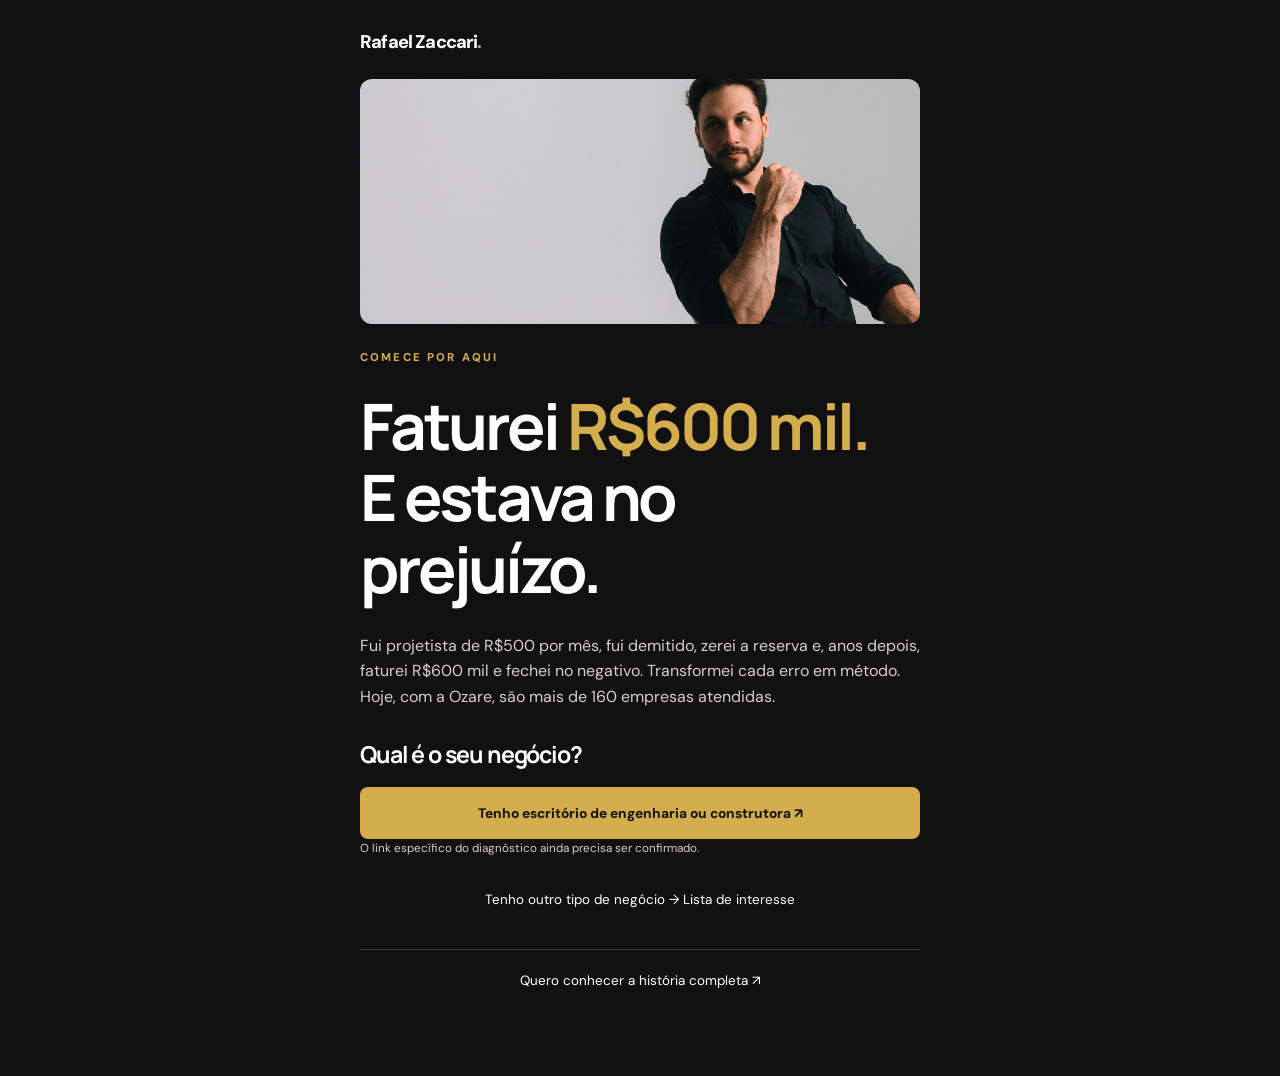
==== commit 5ac452b6: "Add files via upload" ====
--- a/index.html
+++ b/index.html
@@ -1 +1 @@
-<!doctype html><html lang="pt-BR"><head><meta charset="utf-8"><meta name="viewport" content="width=device-width,initial-scale=1"><meta name="theme-color" content="#111113"><link rel="stylesheet" href="/styles.css"><link rel="icon" href="/favicon.svg" type="image/svg+xml"><title>Comece aqui | Rafael Zaccari</title><meta name="description" content="Descubra por onde começar a estruturar sua empresa. Rafael Zaccari, fundador do ecossistema Ozare."></head><body class="start-page"><main class="start-wrap"><a class="start-brand" href="/">Rafael Zaccari<span class="gold-dot">.</span></a><div class="start-image" role="img" aria-label="Retrato de Rafael Zaccari"></div><p class="eyebrow gold">COMECE POR AQUI</p><h1>Faturei <em>R$600 mil.</em><br>E estava no prejuízo.</h1><p>Fui projetista de R$500 por mês, fui demitido, zerei a reserva e, anos depois, faturei R$600 mil e fechei no negativo. Transformei cada erro em método. Hoje, com a Ozare, são mais de 160 empresas atendidas.</p><h2>Qual é o seu negócio?</h2><a class="button full" href="https://ozare.com.br">Tenho escritório de engenharia ou construtora ↗</a><p class="start-notice">O link específico do diagnóstico ainda precisa ser confirmado.</p><a class="start-alt" href="/#interesse">Tenho outro tipo de negócio → Lista de interesse</a><a class="start-back" href="/#historia">Quero conhecer a história completa ↗</a></main></body></html>+<!doctype html><html lang="pt-BR"><head><meta charset="utf-8"><meta name="viewport" content="width=device-width, initial-scale=1"><meta name="theme-color" content="#111112"><title>Comece aqui — Rafael Zaccari</title><meta name="description" content="Conheça Rafael Zaccari e descubra como começar a estruturar seu negócio."><link rel="icon" href="/favicon.svg" type="image/svg+xml"><link rel="stylesheet" href="/styles.css"></head><body class="start-page"><main class="start-wrap"><a class="start-brand" href="/">Rafael Zaccari<span class="gold-dot">.</span></a><div class="start-image" role="img" aria-label="Retrato de Rafael Zaccari"></div><p class="eyebrow gold">COMECE POR AQUI</p><h1>Faturei <em>R$600 mil.</em><br>E estava no prejuízo.</h1><p>Fui projetista de R$500 por mês, fui demitido, zerei a reserva e, anos depois, faturei R$600 mil e fechei no negativo. Transformei cada erro em método. Hoje, com a Ozare, são mais de 160 empresas atendidas.</p><h2>Qual é o seu negócio?</h2><a class="button full" href="https://ozare.com.br" target="_blank" rel="noopener noreferrer">Tenho escritório de engenharia ou construtora ↗</a><p class="start-notice">O link específico do diagnóstico ainda precisa ser confirmado.</p><a class="start-alt" href="/#interesse">Tenho outro tipo de negócio → Lista de interesse</a><a class="start-back" href="/#historia">Quero conhecer a história completa ↗</a></main></body></html>
--- a/styles.css
+++ b/styles.css
@@ -1 +1 @@
-@import url('https://fonts.googleapis.com/css2?family=DM+Sans:wght@400;500;600;700;800&display=swap');:root{--ink:#111113;--paper:#f2f0eb;--white:#faf9f5;--gold:#c8a449;--line:#d6d3cb;--muted:#77746f}*{box-sizing:border-box}html{scroll-behavior:smooth;scroll-padding-top:84px}body{margin:0;background:var(--paper);color:var(--ink);font-family:'DM Sans',Arial,sans-serif;-webkit-font-smoothing:antialiased}a{color:inherit;text-decoration:none}button,input,textarea{font:inherit}button,a{touch-action:manipulation}button:focus-visible,a:focus-visible,input:focus-visible,textarea:focus-visible{outline:3px solid var(--gold);outline-offset:4px}.container{width:min(1420px,calc(100% - 112px));margin:auto}.skip{position:absolute;left:-9999px}.skip:focus{left:10px;top:10px;background:white;z-index:200}.site-header{position:sticky;top:0;z-index:50;background:rgba(242,240,235,.97);backdrop-filter:blur(18px);border-bottom:1px solid #dedbd5}.header-inner{height:76px;width:min(1640px,calc(100% - 80px));margin:auto;display:flex;align-items:center;gap:36px}.wordmark,.start-brand{font-size:20px;font-weight:800;white-space:nowrap}.gold-dot,.gold{color:var(--gold)}.desktop-nav{display:flex;align-items:center;gap:32px;margin-left:auto;font-size:14px;font-weight:600}.desktop-nav a:hover,.inline-link:hover{color:#94732b}.button{display:inline-flex;align-items:center;justify-content:center;gap:15px;border:0;border-radius:9px;background:var(--gold);color:#101010;padding:17px 24px;font-size:14px;font-weight:800;cursor:pointer;transition:background .2s,transform .2s}.button:hover{background:#e0bd64;transform:translateY(-2px)}.button-small{padding:14px 19px;white-space:nowrap}.menu-toggle,.mobile-nav{display:none}.eyebrow{font-size:11px;font-weight:800;letter-spacing:.19em;text-transform:uppercase}.eyebrow.light{color:#d2cbc1}.hero-photo,.revenue-photo,.instagram-section{position:relative;background-position:center;background-size:cover;color:var(--white)}.hero-photo{min-height:calc(100svh - 76px);background-image:linear-gradient(90deg,rgba(0,0,0,.88) 0%,rgba(0,0,0,.60) 34%,rgba(0,0,0,.04) 74%),url('/hero.jpg');display:flex;align-items:center}.hero-inner{position:relative;z-index:1;padding:95px 0 120px}.hero-text{max-width:730px}.hero-text h1{font-size:clamp(76px,8.2vw,150px);letter-spacing:-.085em;line-height:.89;margin:28px 0 35px}.hero-role{font-size:clamp(18px,2vw,29px);font-weight:600;max-width:600px;line-height:1.4}.hero-motto{font-size:clamp(15px,1.35vw,19px);line-height:1.6;color:#d5d2cb;margin-top:28px}.hero-motto strong{color:white}.actions{display:flex;align-items:center;gap:30px;margin-top:42px;flex-wrap:wrap}.text-action{font-size:14px;font-weight:700}.text-action:hover{color:var(--gold)}.hero-scroll{position:absolute;bottom:27px;left:max(56px,calc((100vw - 1420px)/2));font-size:10px;letter-spacing:.18em;color:#c5c3c0}.hero-scroll span{margin-left:12px}.revenue-photo{min-height:760px;background-image:linear-gradient(90deg,rgba(0,0,0,.60),rgba(0,0,0,.16) 62%,rgba(0,0,0,0)),url('/faturei-600mil.jpg');display:flex;align-items:center}.revenue-inner{padding:110px 0}.revenue-copy{max-width:710px}.revenue-copy h2{font-size:clamp(49px,5.8vw,92px);line-height:1.02;letter-spacing:-.07em;margin:28px 0}.revenue-copy h2 em{font-style:normal;color:var(--gold)}.revenue-copy>p:not(.eyebrow){font-size:clamp(17px,1.45vw,21px);line-height:1.65;max-width:590px;color:#e0deda}.revenue-tagline{font-weight:800;color:white!important;margin:24px 0 34px}.section{padding:125px 0}.section-head{display:grid;grid-template-columns:1.3fr .7fr;gap:60px;align-items:end;margin:18px 0 65px}.section h2,.duo h2,.talk h2{font-size:clamp(42px,5.4vw,86px);line-height:1.07;letter-spacing:-.065em;margin:18px 0 0}.section-head h2 span,.duo h2 span,.big-heading span,.ecosystem h2 span{color:#99968f}.section-head>p{font-size:18px;line-height:1.65;color:#625e58;max-width:480px}.timeline{max-width:1050px;margin:auto}.chapter{display:grid;grid-template-columns:130px 1fr;gap:26px;padding:35px 35px;border-top:1px solid var(--line)}.chapter-no{font-size:58px;line-height:1;font-weight:800;color:#bcb9b2;letter-spacing:-.08em}.chapter h3{font-size:27px;letter-spacing:-.04em;margin:0 0 12px}.chapter p{font-size:17px;line-height:1.65;max-width:720px;margin:0;color:#55514d}.chapter.featured{background:#1a1918;border-radius:14px;border:0;margin:8px 0;color:white}.chapter.featured .chapter-no{color:var(--gold)}.chapter.featured p{color:#e3e0d8}.story blockquote{text-align:center;font-size:clamp(29px,3.6vw,55px);line-height:1.25;letter-spacing:-.045em;font-weight:800;max-width:1120px;margin:115px auto 0}.story blockquote span{color:#9b7b31}.duo{display:grid;grid-template-columns:1fr 1fr;min-height:610px;background:#e6e4df}.duo-photo{background:url('/dafni.jpg') center center/cover no-repeat;min-height:530px}.duo-content{padding:95px clamp(40px,7vw,140px);align-self:center}.duo-content h2{font-size:clamp(42px,4vw,69px)}.duo-content>p:last-child{font-size:19px;line-height:1.75;max-width:550px}.dark-section{background:var(--ink);color:var(--white)}.big-heading{margin-bottom:65px!important}.belief-grid{display:grid;grid-template-columns:repeat(3,1fr);gap:16px}.belief-grid article{border:1px solid #373737;border-radius:15px;padding:38px 30px;min-height:355px;display:flex;flex-direction:column}.belief-grid article>span,.company small,.choice-card small{font-size:11px;letter-spacing:.15em;font-weight:800;color:var(--gold)}.belief-grid h3{font-size:clamp(23px,2.1vw,32px);letter-spacing:-.045em;line-height:1.2}.belief-grid p{font-size:15px;line-height:1.65;color:#b5b4b2;margin-top:auto}.metrics{display:grid;grid-template-columns:repeat(3,1fr);border-block:1px solid var(--line);padding:43px 0;margin:65px 0 75px;gap:30px}.metrics div{display:flex;flex-direction:column}.metrics strong{font-size:clamp(55px,6vw,92px);line-height:1;letter-spacing:-.075em}.metrics span{font-size:14px;color:#615e58;margin-top:12px}.ecosystem-header{display:flex;justify-content:space-between;align-items:center;gap:20px}.ecosystem-header h3,.method h3{font-size:30px;letter-spacing:-.045em}.inline-link{font-weight:800;font-size:15px}.company-grid{display:grid;grid-template-columns:repeat(3,1fr);gap:16px;margin:15px 0 100px}.company{display:flex;flex-direction:column;min-height:280px;padding:32px;border:1px solid #d5d0c7;border-radius:14px;background:#f9f8f5}.company h4{font-size:29px;letter-spacing:-.05em;margin:25px 0 12px}.company p{line-height:1.6;color:#5e5a53}.company>span{margin-top:auto;font-weight:800}.company.pending{background:#eae8e2;color:#7b776e}.method{border-top:1px solid var(--line);padding-top:55px}.method ol{list-style:none;display:grid;grid-template-columns:repeat(5,1fr);gap:12px;padding:0;margin-top:30px}.method li{display:flex;flex-direction:column;gap:13px;padding:25px 15px;border-top:3px solid var(--gold);background:#e7e4dc;min-height:200px}.method li strong{font-size:12px;color:#9a7a31}.method li b{font-size:20px}.method li span{font-size:13px;line-height:1.5;color:#605d57}.instagram-section{background-image:linear-gradient(90deg,rgba(0,0,0,.78),rgba(0,0,0,.38)),url('/instagram-fundo.jpg');min-height:720px;display:flex;align-items:center}.instagram-inner{display:grid;grid-template-columns:.95fr 1.05fr;align-items:center;gap:60px;padding:100px 0}.instagram-copy h2{font-size:clamp(47px,5.4vw,86px);letter-spacing:-.065em;line-height:1.04;margin:22px 0 30px}.instagram-copy p:not(.eyebrow){font-size:19px;line-height:1.6;max-width:470px}.instagram-copy .button{margin-top:25px}.post-grid{display:grid;grid-template-columns:repeat(3,1fr);gap:13px}.post-card{min-height:290px;padding:20px 16px;display:flex;flex-direction:column;justify-content:space-between;background:rgba(17,17,19,.82);border:1px solid rgba(255,255,255,.33);border-radius:13px;backdrop-filter:blur(9px);transition:transform .2s,background .2s}.post-card:hover{transform:translateY(-6px);background:rgba(17,17,19,.95)}.post-label{font-size:10px;letter-spacing:.14em;color:#e6c876;font-weight:800}.post-bottom{font-size:15px;font-weight:800;line-height:1.5}.post-bottom span{display:block;font-size:30px;margin-top:14px;color:var(--gold)}.talk{padding:100px 0}.talk-inner{display:grid;grid-template-columns:1.3fr .7fr;gap:80px;align-items:center}.talk h2{font-size:clamp(43px,4.3vw,68px)}.talk-inner>div:last-child p{font-size:18px;line-height:1.65;color:#d4d2cf}.notice{display:block;font-size:12px;line-height:1.5;color:#a79f91;margin-top:12px}.choose-lead{font-size:19px;line-height:1.6;max-width:660px}.choice-grid{display:grid;grid-template-columns:repeat(2,1fr);gap:18px;margin:55px 0 80px}.choice-card{display:flex;flex-direction:column;min-height:320px;background:#faf9f5;border:1px solid #d7d3ca;border-radius:15px;padding:38px}.choice-card h3{font-size:clamp(26px,2.8vw,40px);line-height:1.18;letter-spacing:-.05em;margin:25px 0 10px}.choice-card p{line-height:1.6;color:#65615b}.choice-card .inline-link{margin-top:auto}.interest-panel{display:grid;grid-template-columns:1fr 1fr;gap:75px;background:#e8e5dd;border-radius:17px;padding:65px}.interest-panel h3{font-size:clamp(30px,3.4vw,50px);letter-spacing:-.05em;line-height:1.15}.interest-panel p{line-height:1.65;color:#615d56}#interest-form{display:grid;gap:16px}#interest-form label{display:grid;gap:8px;font-size:13px;font-weight:800}#interest-form input,#interest-form textarea{width:100%;padding:14px 15px;border:1px solid #c7c2b8;border-radius:7px;background:#faf9f5;color:#111;resize:vertical}#interest-form button{justify-self:start}.form-feedback{font-size:13px;margin:0}.footer{padding:95px 0 30px}.footer h2{font-size:clamp(42px,5.6vw,85px);line-height:1.12;letter-spacing:-.06em}.footer h2 span{color:var(--gold)}.footer-bottom{border-top:1px solid #3c3b39;margin-top:90px;padding-top:25px;display:flex;justify-content:space-between;gap:20px;font-size:13px;color:#bdbbb6}.footer-bottom>div{display:flex;flex-wrap:wrap;gap:20px}.start-page{background:#111113;color:#f7f5f0}.start-wrap{width:min(540px,calc(100% - 36px));margin:0 auto;padding:35px 0 65px}.start-brand{display:block;margin-bottom:28px}.start-image{height:250px;border-radius:13px;background:url('/hero.jpg') 70% center/cover}.start-wrap h1{font-size:clamp(39px,9vw,62px);line-height:1.05;letter-spacing:-.065em}.start-wrap h1 em{font-style:normal;color:var(--gold)}.start-wrap>p:not(.eyebrow):not(.start-notice){font-size:16px;line-height:1.65;color:#d3d0cb}.start-wrap h2{font-size:27px;margin-top:35px}.full{width:100%;text-align:center}.start-notice{font-size:12px;color:#a8a49d}.start-alt,.start-back{display:block;margin-top:26px;text-align:center;font-size:14px}.start-back{border-top:1px solid #333;padding-top:30px;margin-top:42px;color:#d0c9b8}@media(max-width:1050px){.desktop-nav{gap:14px}.desktop-nav a{font-size:12px}.header-inner{gap:18px}.container{width:min(100% - 64px,1420px)}.duo-content{padding:60px 40px}.post-grid{grid-template-columns:1fr}.post-card{min-height:115px}.post-bottom span{display:inline;margin-left:10px;font-size:20px}.method ol{grid-template-columns:repeat(3,1fr)}}@media(max-width:760px){.container{width:calc(100% - 36px)}.header-inner{width:calc(100% - 30px);height:68px;gap:12px}.wordmark{font-size:17px}.desktop-nav{display:none}.header-cta{font-size:10px;padding:10px 11px;margin-left:auto;max-width:170px}.header-cta span{display:none}.menu-toggle{display:flex;flex-direction:column;justify-content:center;gap:5px;background:none;border:0;padding:8px;cursor:pointer}.menu-toggle span{width:22px;height:2px;background:#111}.mobile-nav:not([hidden]){display:flex;flex-direction:column;gap:18px;padding:22px;background:var(--paper);border-top:1px solid var(--line)}.mobile-nav a{font-weight:700}.hero-photo{min-height:780px;align-items:end;background-image:linear-gradient(0deg,rgba(0,0,0,.96) 0%,rgba(0,0,0,.55) 45%,rgba(0,0,0,.04) 90%),url('/hero.jpg');background-position:66% center}.hero-inner{padding:350px 0 80px}.hero-text h1{font-size:clamp(64px,16vw,105px);margin:18px 0}.hero-role{font-size:17px}.hero-motto{font-size:15px}.hero-scroll{display:none}.actions{gap:22px;margin-top:30px}.revenue-photo{min-height:820px;align-items:end;background-image:linear-gradient(0deg,rgba(0,0,0,.98) 0%,rgba(0,0,0,.7) 45%,rgba(0,0,0,.02) 90%),url('/faturei-600mil.jpg');background-position:69% center}.revenue-inner{padding:350px 0 65px}.revenue-copy h2{font-size:clamp(43px,10vw,66px)}.revenue-copy>p:not(.eyebrow){font-size:16px}.section{padding:80px 0}.section-head{display:block;margin-bottom:40px}.section h2,.duo h2{font-size:clamp(39px,10vw,59px)}.chapter{grid-template-columns:65px 1fr;padding:24px 8px;gap:13px}.chapter-no{font-size:42px}.chapter h3{font-size:22px}.chapter p{font-size:15px}.chapter.featured{padding:24px 14px}.story blockquote{margin-top:65px;font-size:32px}.duo{grid-template-columns:1fr}.duo-photo{min-height:360px;background-position:26% center}.duo-content{padding:55px 25px}.belief-grid,.company-grid,.metrics,.choice-grid,.interest-panel,.talk-inner,.instagram-inner{grid-template-columns:1fr}.belief-grid article{min-height:250px}.metrics{gap:30px}.company-grid{margin-bottom:60px}.method ol{grid-template-columns:1fr}.method li{min-height:unset}.instagram-section{background-position:58% center;background-image:linear-gradient(rgba(0,0,0,.75),rgba(0,0,0,.8)),url('/instagram-fundo.jpg')}.instagram-inner{gap:40px;padding:80px 0}.instagram-copy h2{font-size:51px}.post-grid{grid-template-columns:repeat(3,1fr);gap:7px}.post-card{min-height:170px;padding:12px 9px}.post-label{font-size:9px}.post-bottom{font-size:12px}.post-bottom span{display:block;margin-left:0}.talk{padding:80px 0}.interest-panel{padding:30px 20px;gap:20px}.choice-card{min-height:250px}.footer{padding-top:75px}.footer-bottom{flex-direction:column}.footer-bottom>div{gap:15px}}@media(max-width:390px){.header-cta{font-size:9px;max-width:140px}.hero-text h1{font-size:62px}.post-grid{grid-template-columns:1fr}.post-card{min-height:95px}}@media(prefers-reduced-motion:reduce){html{scroll-behavior:auto}*,*:before,*:after{transition:none!important}}+@import url('https://fonts.googleapis.com/css2?family=DM+Sans:wght@400;500;600;700;800&family=Manrope:wght@400;500;600;700;800&display=swap');:root{--black:#111112;--gold:#d4ad4d;--white:#f7f5ef;--gray:#b7b5b1}*{box-sizing:border-box}html{scroll-behavior:smooth;scroll-padding-top:78px}body{margin:0;background:var(--white);color:var(--black);font-family:'DM Sans',Arial,sans-serif;line-height:1.6}a{color:inherit;text-decoration:none}button,input,textarea{font:inherit}button,a{touch-action:manipulation}h1,h2,h3,h4,p{margin-top:0}h1,h2,h3,h4{font-family:Manrope,'DM Sans',sans-serif;line-height:1.12;letter-spacing:-.05em}h2{font-size:clamp(2.3rem,5vw,5rem)}h3{font-size:clamp(1.3rem,2vw,2rem)}.container{width:min(1200px,calc(100% - 9vw));margin:auto}.skip{position:absolute;left:-9999px;top:0;z-index:100;background:white;padding:10px}.skip:focus{left:10px}.site-header{position:sticky;top:0;z-index:30;background:#111112f2;color:white;backdrop-filter:blur(16px);border-bottom:1px solid #ffffff22}.header-inner{height:78px;width:min(1380px,calc(100% - 8vw));margin:auto;display:flex;align-items:center;justify-content:space-between;gap:25px}.wordmark,.start-brand{font-weight:800;white-space:nowrap;letter-spacing:-.045em;font-size:1.15rem}.gold-dot,.gold{color:var(--gold)}.desktop-nav{display:flex;gap:25px;font-size:.83rem}.desktop-nav a:hover,.footer a:hover{color:var(--gold)}.button{display:inline-flex;justify-content:center;align-items:center;gap:10px;padding:15px 22px;border:0;border-radius:8px;background:var(--gold);color:#17140c;font-weight:800;font-size:.86rem;transition:transform .2s,background .2s;cursor:pointer}.button:hover{transform:translateY(-2px);background:#e7c368}.button-small{padding:11px 15px;font-size:.76rem}.menu-toggle{display:none;border:0;background:none;padding:8px;cursor:pointer}.menu-toggle span{display:block;width:24px;height:2px;background:white;margin:6px}.mobile-nav{padding:20px 6vw;background:#191919}.mobile-nav a{display:block;padding:10px 0}.mobile-nav[hidden]{display:none}.eyebrow{font-size:.71rem;letter-spacing:.19em;font-weight:800;margin-bottom:22px}.eyebrow.light{color:#f1d28b}.hero-photo,.revenue-photo,.instagram-section{position:relative;background-size:cover;background-position:center;color:white}.hero-photo{min-height:min(840px,calc(100svh - 78px));background-image:linear-gradient(90deg,#080809ef 0%,#080809b3 37%,transparent 78%),url('/hero.jpg');display:flex;align-items:center}.hero-inner{position:relative;z-index:1;padding:100px 0}.hero-text{max-width:720px}.hero-text h1{font-size:clamp(4.4rem,9vw,9rem);line-height:.94;margin-bottom:28px}.hero-role{font-size:clamp(1.1rem,2vw,1.6rem);font-weight:600;max-width:530px}.hero-motto{font-size:1.05rem;color:#e2e0da;margin-top:26px}.hero-motto strong{color:white}.actions{display:flex;align-items:center;gap:24px;flex-wrap:wrap;margin-top:32px}.text-action,.inline-link{font-weight:800;font-size:.86rem}.text-action:hover,.inline-link:hover{color:var(--gold)}.hero-scroll{position:absolute;bottom:25px;left:4.5vw;font-size:.65rem;letter-spacing:.17em}.revenue-photo{min-height:700px;background-image:linear-gradient(90deg,#09090bf2 0%,#09090bd4 36%,#09090b16 75%),url('/faturei-600mil.jpg');display:flex;align-items:center}.revenue-inner{padding:120px 0}.revenue-copy{max-width:690px}.revenue-copy h2{font-size:clamp(3rem,5.6vw,6rem)}.revenue-copy h2 em,.start-wrap h1 em{font-style:normal;color:var(--gold)}.revenue-copy>p:not(.eyebrow){max-width:580px;font-size:1.06rem;color:#dedbd4}.revenue-tagline{font-weight:800;color:white!important;margin:32px 0}.section{padding:125px 0}.section-head{display:flex;justify-content:space-between;gap:60px;align-items:end;margin-bottom:55px}.section-head h2{max-width:780px;margin-bottom:0}.section-head h2 span,.duo h2 span,.big-heading span,.footer h2 span{color:var(--gold)}.section-head>p{max-width:370px}.timeline{border-top:1px solid #cfcac0}.chapter{display:grid;grid-template-columns:100px 1fr;gap:35px;padding:28px 0;border-bottom:1px solid #cfcac0}.chapter-no{font-weight:800;color:#9b812f}.chapter h3{margin-bottom:10px}.chapter p{max-width:760px;margin-bottom:0}.chapter.featured{background:#eae2ce;padding-left:20px;padding-right:20px}.story blockquote{font-size:clamp(1.7rem,3vw,3rem);font-weight:800;letter-spacing:-.04em;line-height:1.2;margin:70px 0 0;max-width:900px}.story blockquote span{color:#a58435}.duo{display:grid;grid-template-columns:1fr 1fr;background:#111112;color:white;min-height:650px}.duo-photo{background:url('/dafni.jpg') center left /cover no-repeat;min-height:580px}.duo-content{padding:clamp(50px,8vw,130px);align-self:center}.duo-content p:not(.eyebrow){max-width:530px;color:#dad9d6}.dark-section{background:#151516;color:white}.big-heading{margin-bottom:55px}.belief-grid{display:grid;grid-template-columns:repeat(3,1fr);gap:20px}.belief-grid article{border-top:2px solid var(--gold);padding:30px;background:#ffffff0a}.belief-grid article>span,.company small,.choice-card small{font-size:.67rem;letter-spacing:.12em;color:var(--gold);font-weight:800}.belief-grid p{color:#bcbab5}.ecosystem .section-head{align-items:start}.metrics{display:grid;grid-template-columns:repeat(3,1fr);gap:20px;margin:60px 0}.metrics>div{border-top:1px solid #d0c7b6;padding-top:25px}.metrics strong{display:block;font-size:clamp(2.8rem,6vw,5.5rem);letter-spacing:-.07em;line-height:1;color:#a8893b}.metrics span{display:block;margin-top:15px}.ecosystem-header{display:flex;align-items:center;justify-content:space-between;gap:20px}.company-grid{display:grid;grid-template-columns:repeat(3,1fr);gap:16px;margin:25px 0 80px}.company{background:#ebe7de;border-radius:10px;padding:32px;min-height:260px;display:flex;flex-direction:column}.company h4{font-size:1.5rem;margin:25px 0 8px}.company p{font-size:.9rem}.company>span{margin-top:auto;font-weight:800}.company.pending{opacity:.7}.method{display:grid;grid-template-columns:1fr 1.25fr;gap:60px;background:#191919;color:white;padding:clamp(28px,5vw,70px);border-radius:14px}.method h3{font-size:clamp(2rem,4vw,3.6rem)}.method ol{padding:0;margin:0;list-style:none}.method li{display:grid;grid-template-columns:42px 125px 1fr;gap:10px;align-items:start;border-bottom:1px solid #ffffff2b;padding:15px 0}.method li strong{color:var(--gold)}.method li span{font-size:.83rem;color:#c8c4bc}.instagram-section{background-image:linear-gradient(90deg,#0b0b0cf2 0%,#0b0b0cbd 60%,#0b0b0c80),url('/instagram-fundo.jpg');padding:140px 0}.instagram-inner{display:grid;grid-template-columns:1fr 1fr;gap:55px;align-items:center}.instagram-copy h2{font-size:clamp(2.8rem,5vw,5rem)}.instagram-copy p:not(.eyebrow){max-width:440px}.post-grid{display:grid;grid-template-columns:repeat(3,1fr);gap:10px}.post-card{min-height:270px;background:#d6ac4c20;border:1px solid #d6ac4c88;border-radius:10px;padding:15px;display:flex;flex-direction:column;justify-content:space-between;transition:transform .2s}.post-card:hover{transform:translateY(-5px);background:#d6ac4c35}.post-label{font-size:.66rem;letter-spacing:.1em;color:#f6d58b}.post-bottom{font-weight:800;font-size:.85rem}.talk{padding:110px 0}.talk-inner{display:grid;grid-template-columns:1.25fr 1fr;gap:80px;align-items:center}.talk p:not(.eyebrow){color:#d1cfc9}.notice{display:block;font-size:.7rem;color:#a6a39d;margin-top:12px}.choose h2{margin-bottom:20px}.choose-lead{max-width:650px}.choice-grid{display:grid;grid-template-columns:1fr 1fr;gap:18px;margin:40px 0}.choice-card{background:#eae4d8;border-radius:12px;padding:35px;display:block}.choice-card h3{margin:18px 0}.interest-panel{display:grid;grid-template-columns:1fr 1fr;gap:50px;padding:55px;background:#161617;color:white;border-radius:14px}.interest-panel form{display:grid;gap:14px}.interest-panel label{font-size:.83rem;font-weight:700}.interest-panel input,.interest-panel textarea{width:100%;display:block;margin-top:5px;background:#252526;border:1px solid #555;color:white;border-radius:7px;padding:12px;outline-offset:3px}.form-feedback{font-size:.8rem;color:#f0d58e}.footer{padding:95px 0 30px}.footer h2{font-size:clamp(2.5rem,5vw,5rem)}.footer-bottom{display:flex;justify-content:space-between;gap:20px;align-items:center;border-top:1px solid #ffffff36;padding-top:25px;margin-top:85px;font-size:.78rem}.footer-bottom>div{display:flex;gap:25px;flex-wrap:wrap}.start-page{background:#111112;color:white}.start-wrap{width:min(560px,calc(100% - 40px));margin:auto;padding:28px 0 65px}.start-brand{display:inline-block;margin-bottom:22px}.start-image{height:245px;background:url('/hero.jpg') center right /cover;border-radius:12px}.start-wrap .eyebrow{margin-top:25px}.start-wrap h1{font-size:clamp(2.6rem,7vw,4rem);margin:20px 0 28px}.start-wrap>p:not(.eyebrow){color:#d2d0c9}.start-wrap h2{font-size:1.45rem;margin-top:32px}.full{width:100%}.start-notice{font-size:.73rem!important}.start-alt,.start-back{display:block;text-align:center;padding:20px 0;font-size:.84rem}.start-back{border-top:1px solid #ffffff2a;margin-top:18px}@media(max-width:900px){.desktop-nav,.header-cta{display:none}.menu-toggle{display:block}.section-head,.talk-inner,.instagram-inner,.interest-panel,.method{grid-template-columns:1fr;display:grid;gap:25px}.belief-grid,.company-grid{grid-template-columns:1fr}.duo{grid-template-columns:1fr}.duo-photo{min-height:500px;background-position:center 25%}.duo-content{padding:65px 7vw}.metrics{gap:15px}.post-card{min-height:190px}.hero-photo{background-position:58% center}.revenue-photo{background-position:58% center}.section{padding:85px 0}}@media(max-width:600px){.container{width:calc(100% - 38px)}.header-inner{height:66px;width:calc(100% - 38px)}.hero-photo{min-height:780px;background-image:linear-gradient(0deg,#080809fa 0%,#080809e8 37%,#08080933 90%),url('/hero.jpg');background-position:65% top;align-items:end}.hero-inner{padding:300px 0 100px}.hero-text h1{font-size:clamp(3.9rem,15vw,6rem)}.hero-scroll{left:19px}.revenue-photo{min-height:790px;background-image:linear-gradient(0deg,#080809f7 0%,#080809e5 50%,#08080925 100%),url('/faturei-600mil.jpg');background-position:70% top;align-items:end}.revenue-inner{padding:280px 0 70px}.revenue-copy h2{font-size:clamp(2.6rem,10vw,4.3rem)}.chapter{grid-template-columns:45px 1fr;gap:12px}.chapter.featured{padding:20px 12px}.duo-photo{min-height:400px;background-position:26% center}.metrics{grid-template-columns:1fr}.metrics>div{padding-top:15px}.company-grid{margin-bottom:40px}.method li{grid-template-columns:30px 1fr;gap:6px}.method li span{grid-column:2}.instagram-section{padding:95px 0}.post-grid{grid-template-columns:1fr 1fr}.post-card{min-height:165px}.post-card:last-child{grid-column:1/-1;min-height:110px}.choice-grid{grid-template-columns:1fr}.interest-panel{padding:30px 22px}.footer-bottom{align-items:start;flex-direction:column}.start-image{height:205px}}@media(prefers-reduced-motion:reduce){html{scroll-behavior:auto}*,*:before,*:after{transition:none!important}}
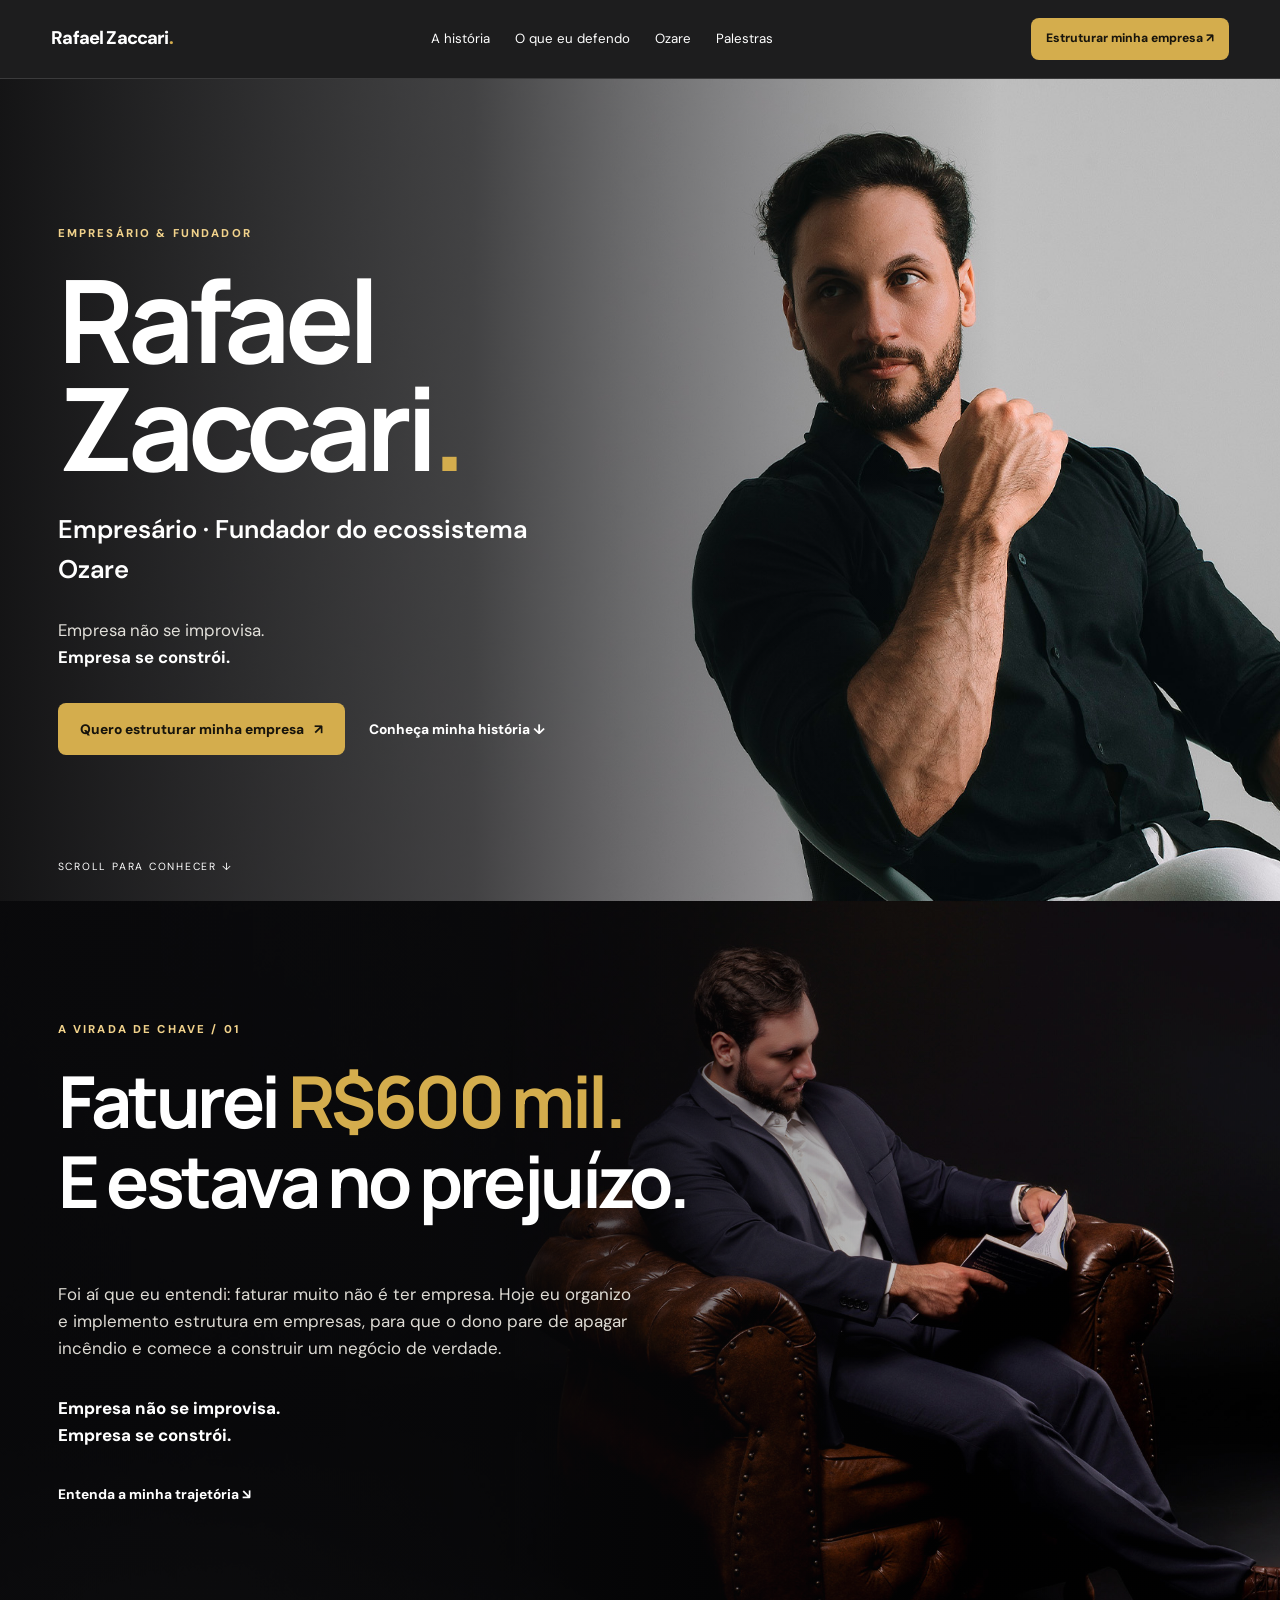
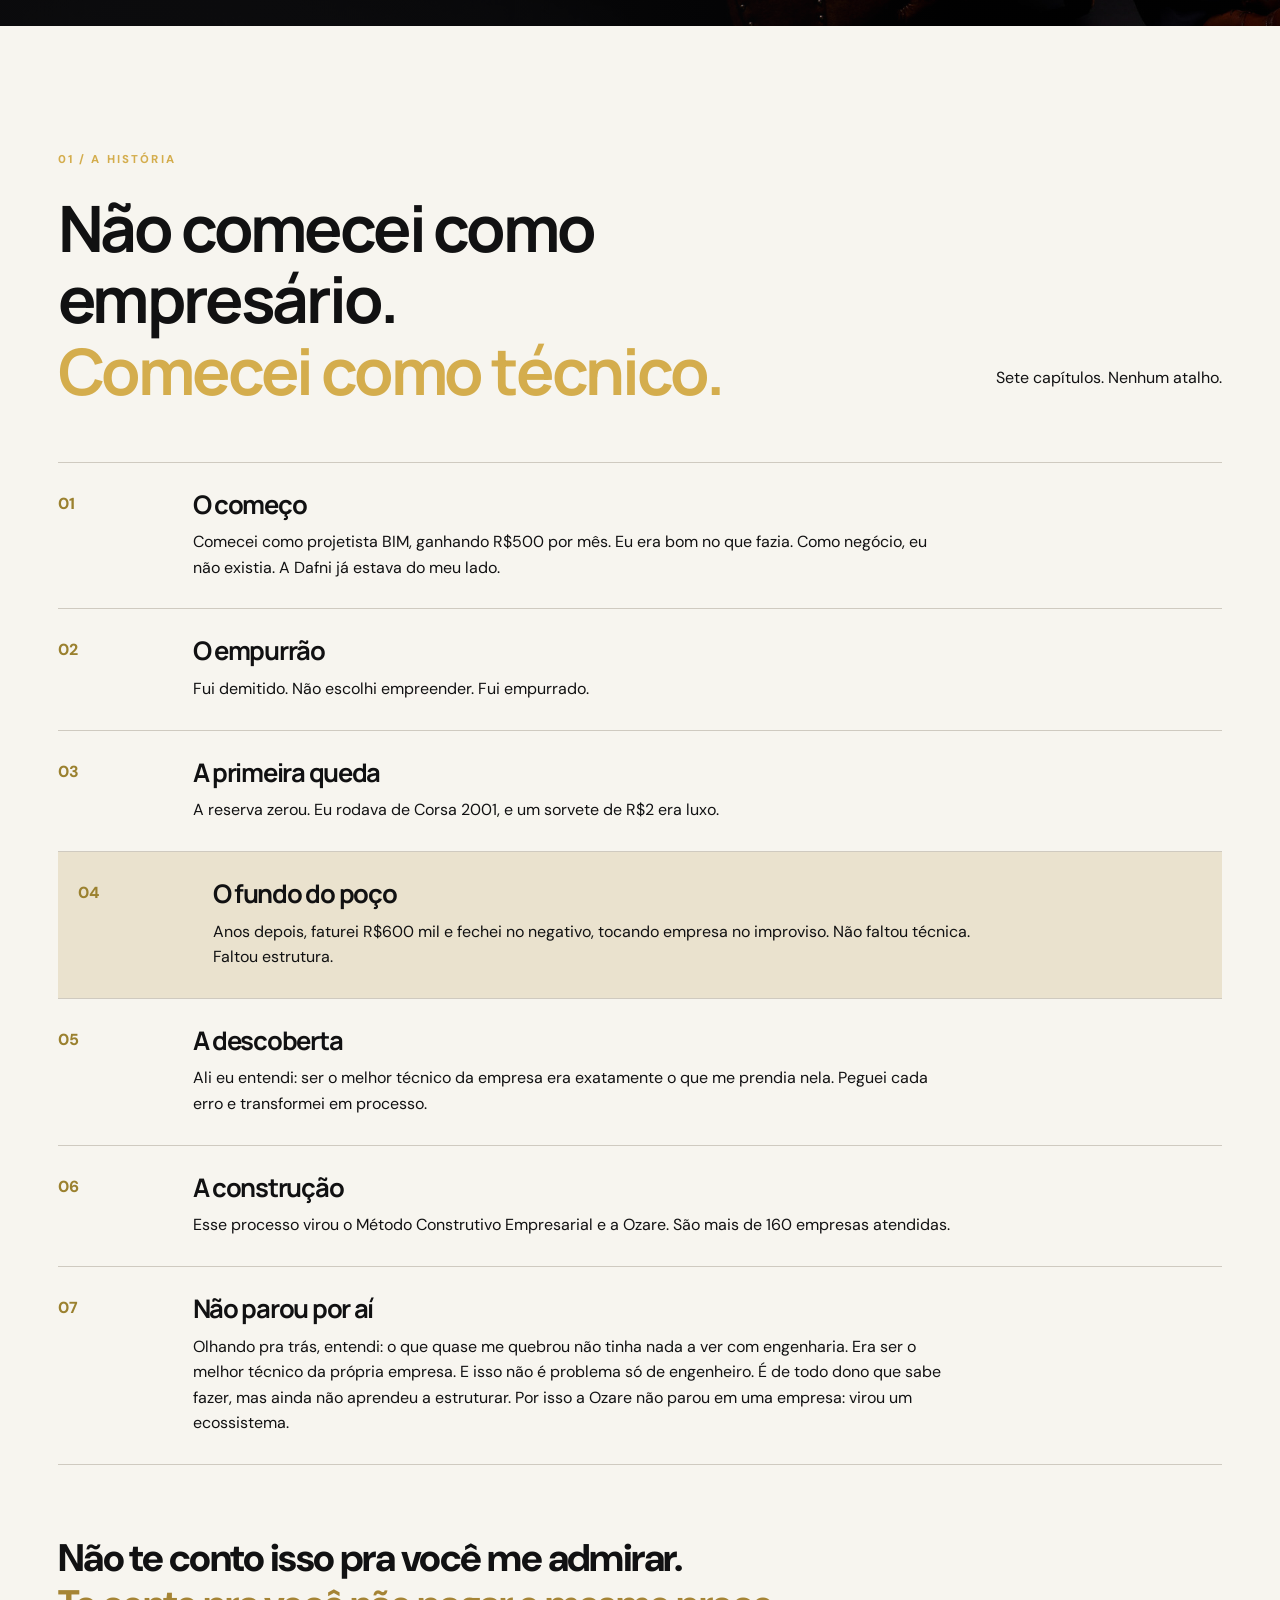
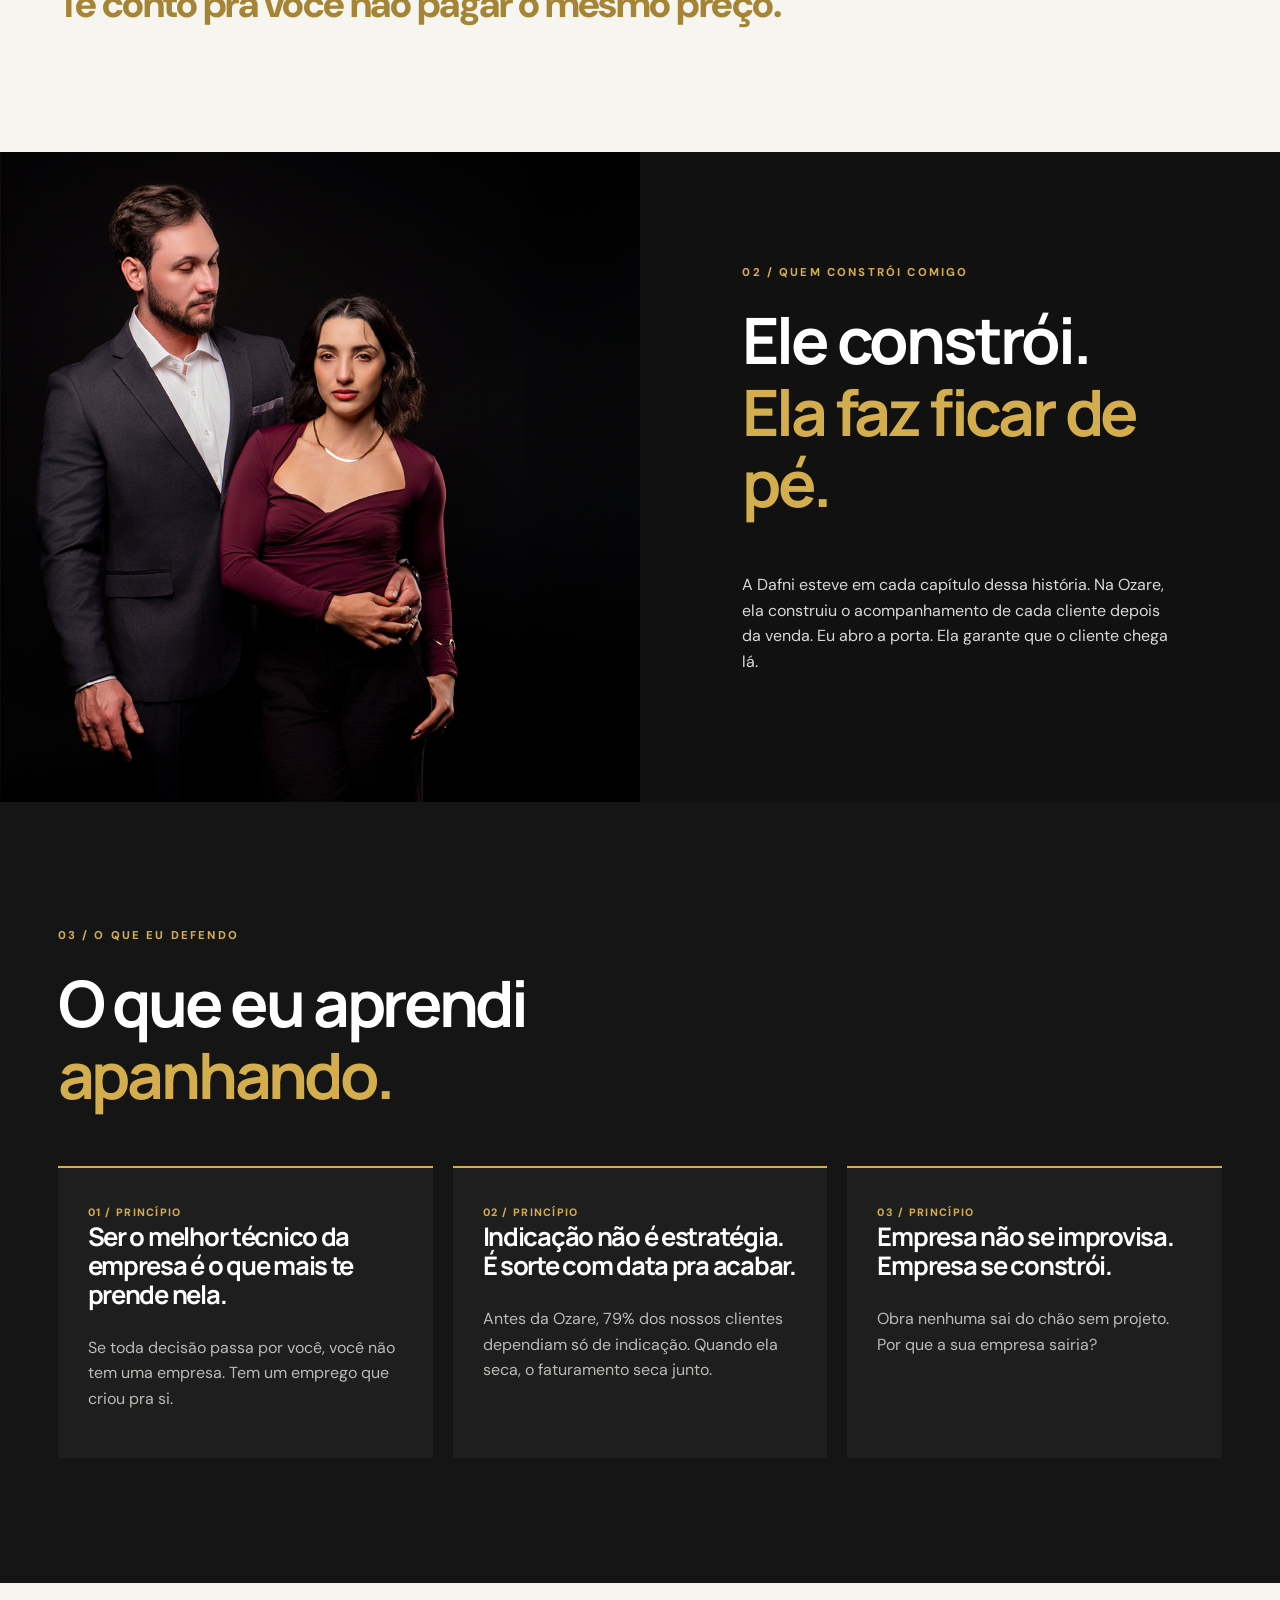
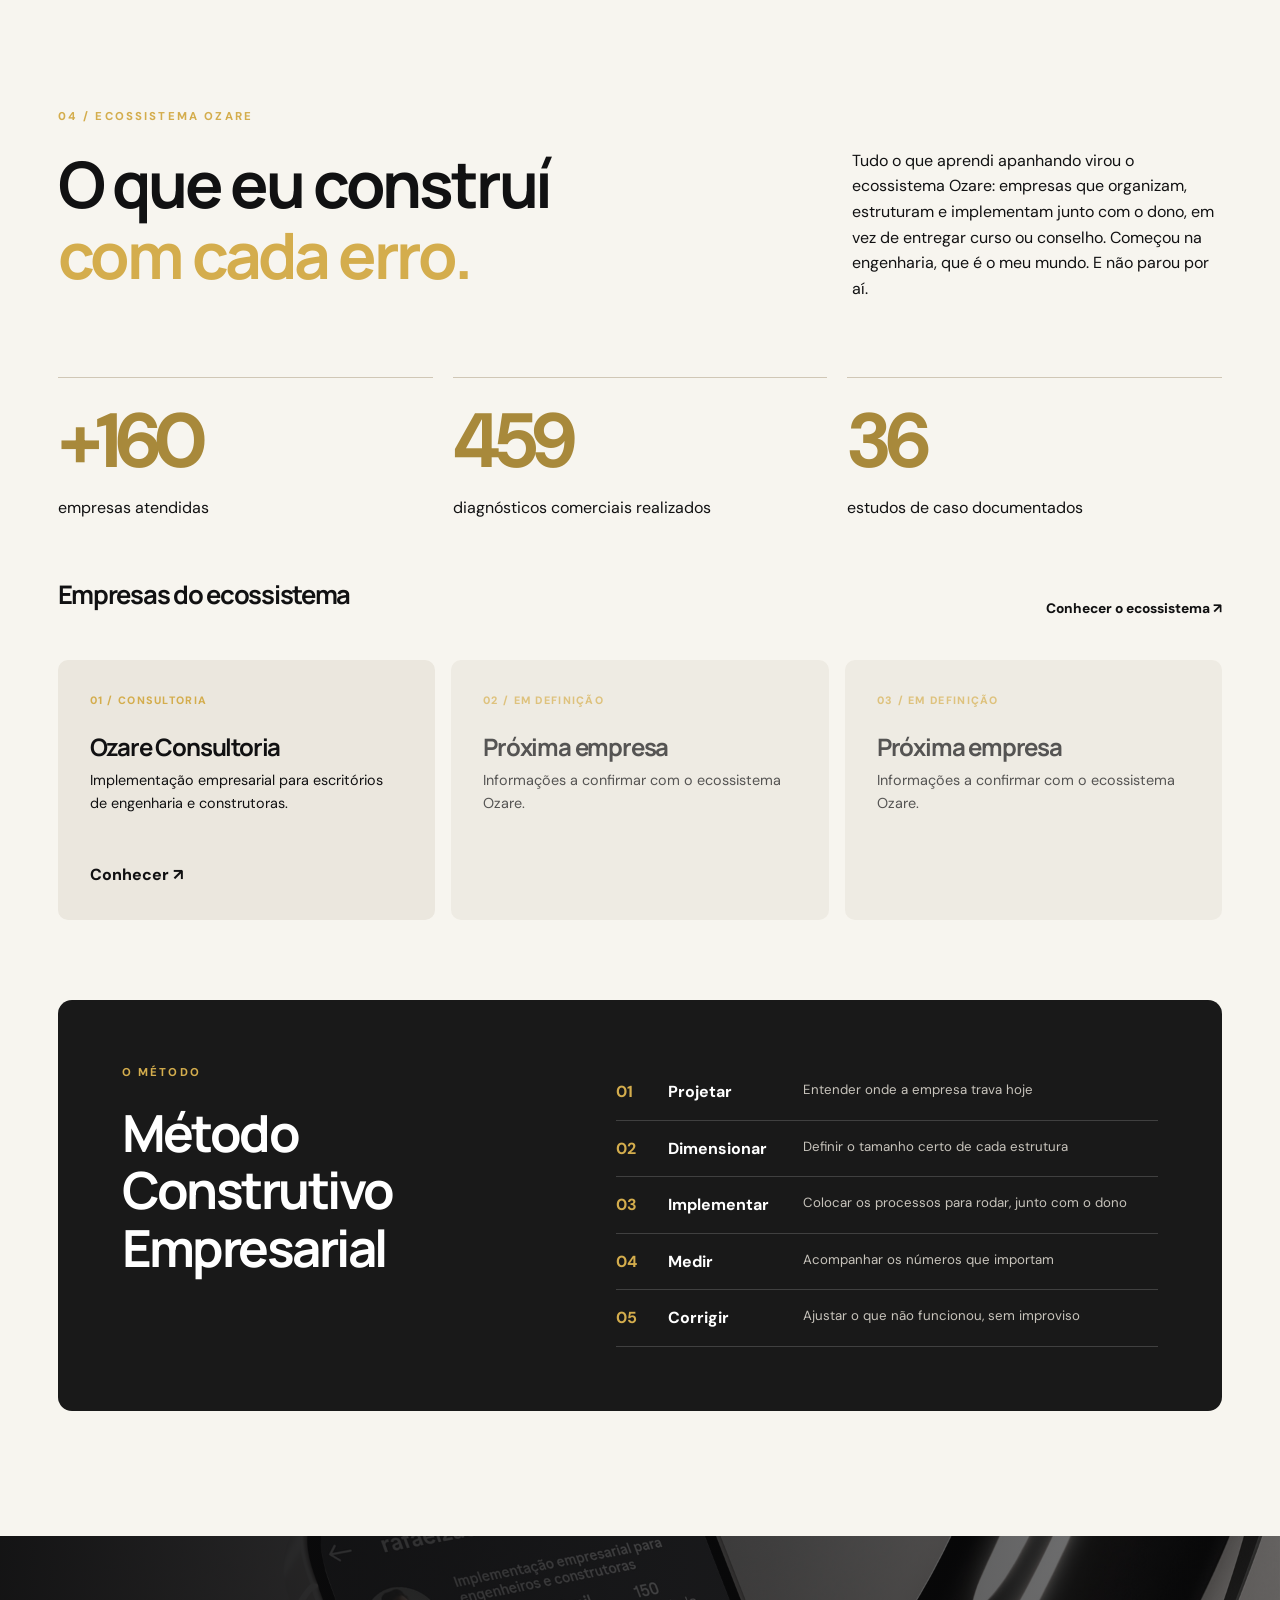
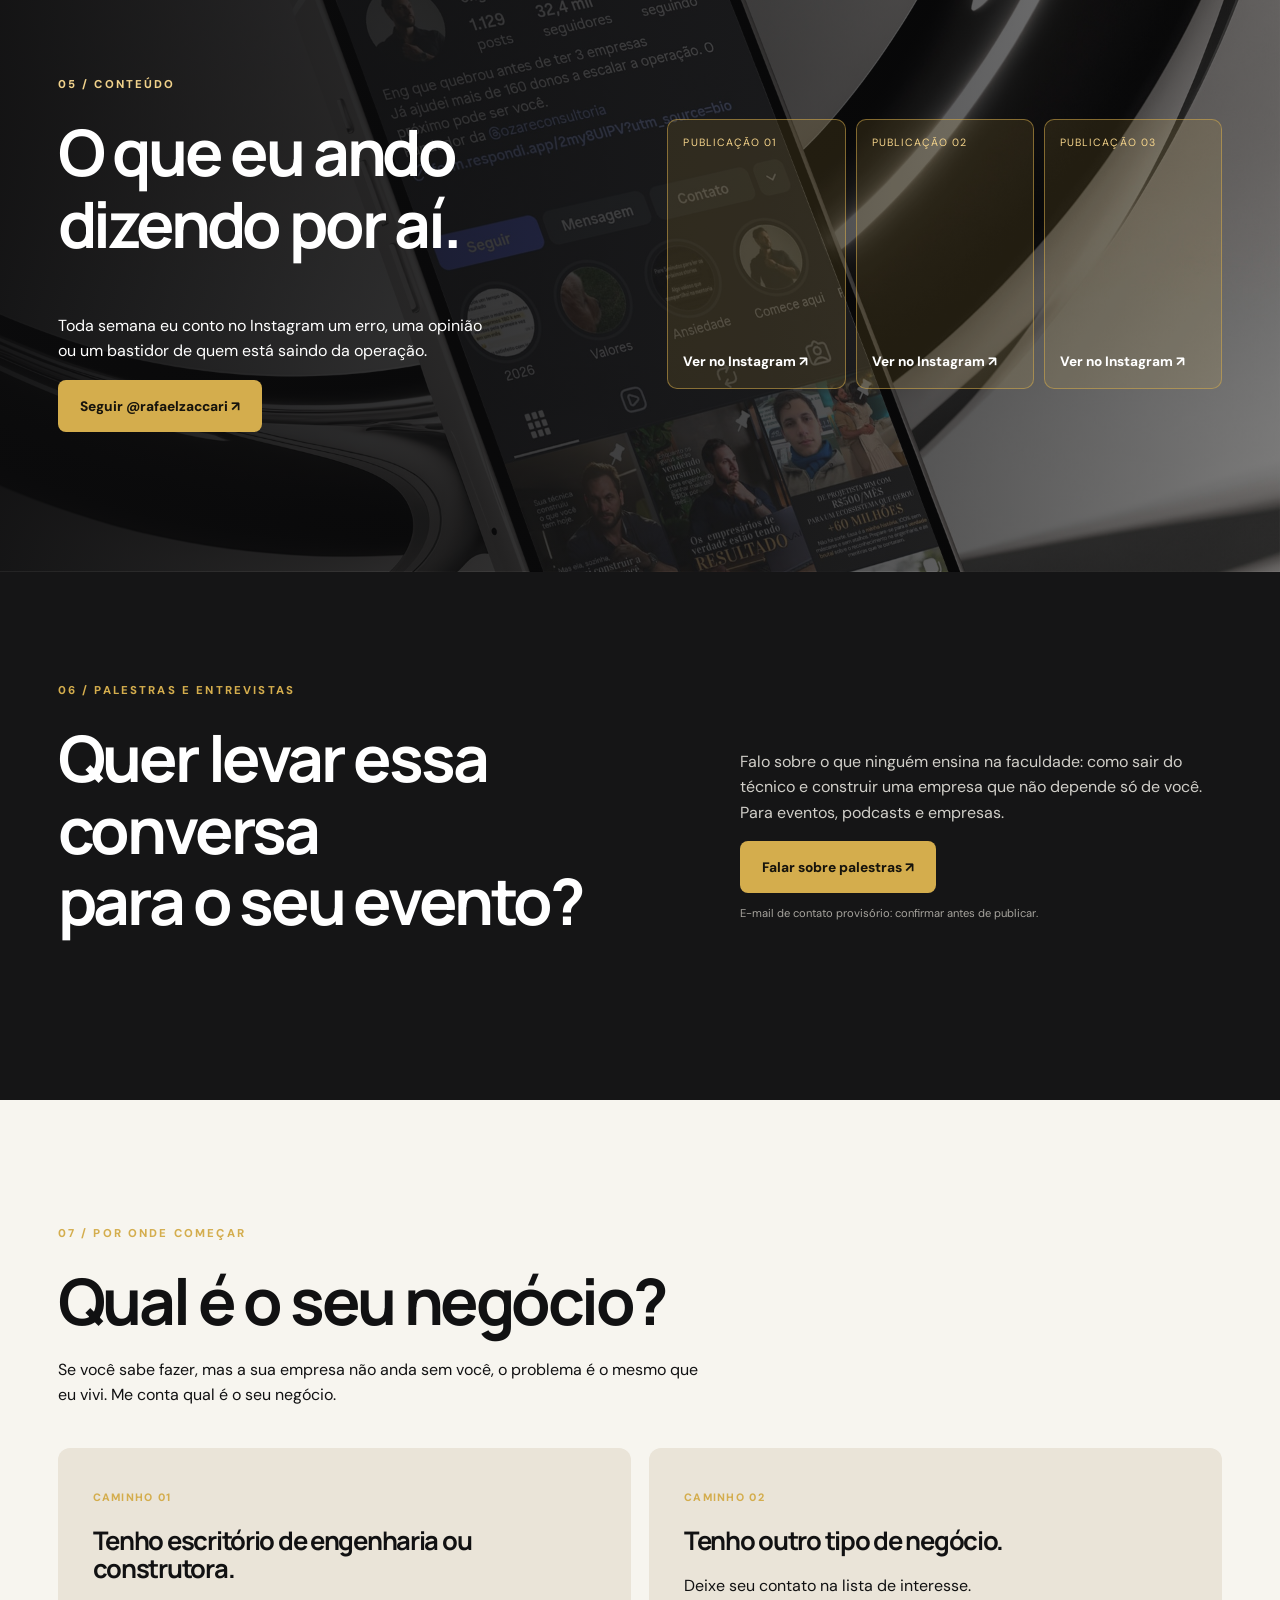
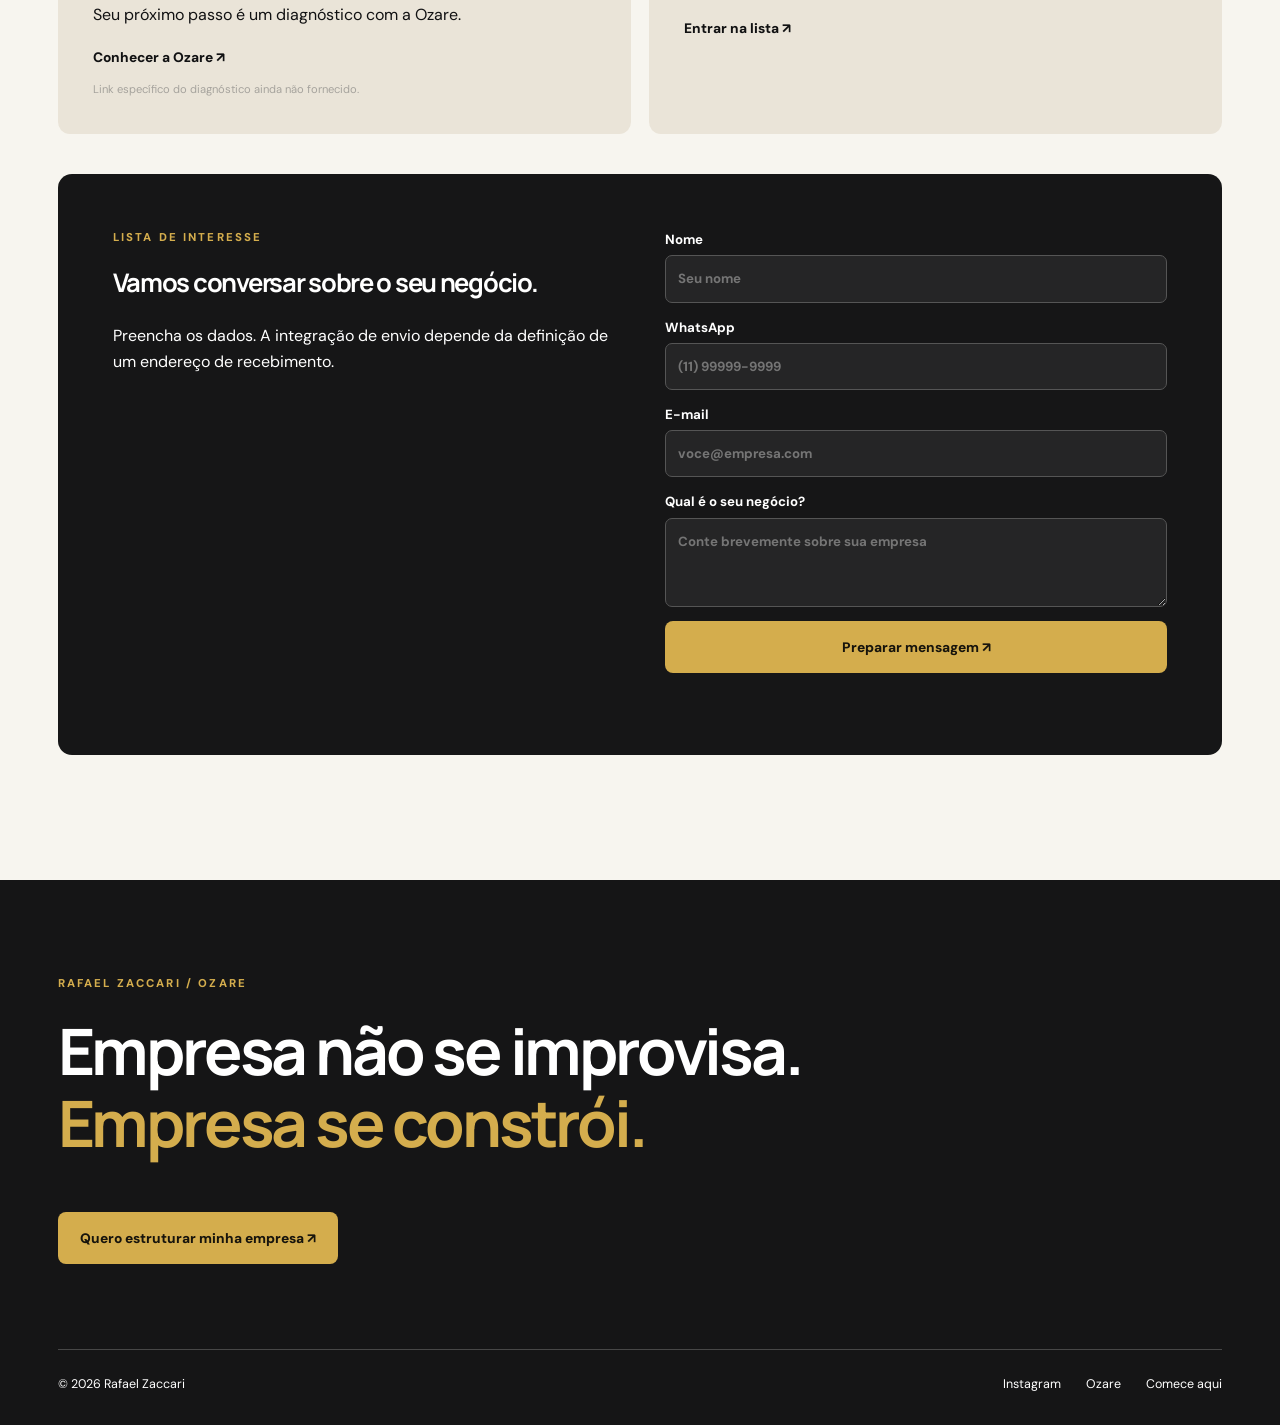
==== commit f2f5e9b7: "Add files via upload" ====
--- a/index.html
+++ b/index.html
@@ -1 +1,9 @@
-<!doctype html><html lang="pt-BR"><head><meta charset="utf-8"><meta name="viewport" content="width=device-width, initial-scale=1"><meta name="theme-color" content="#111112"><title>Comece aqui — Rafael Zaccari</title><meta name="description" content="Conheça Rafael Zaccari e descubra como começar a estruturar seu negócio."><link rel="icon" href="/favicon.svg" type="image/svg+xml"><link rel="stylesheet" href="/styles.css"></head><body class="start-page"><main class="start-wrap"><a class="start-brand" href="/">Rafael Zaccari<span class="gold-dot">.</span></a><div class="start-image" role="img" aria-label="Retrato de Rafael Zaccari"></div><p class="eyebrow gold">COMECE POR AQUI</p><h1>Faturei <em>R$600 mil.</em><br>E estava no prejuízo.</h1><p>Fui projetista de R$500 por mês, fui demitido, zerei a reserva e, anos depois, faturei R$600 mil e fechei no negativo. Transformei cada erro em método. Hoje, com a Ozare, são mais de 160 empresas atendidas.</p><h2>Qual é o seu negócio?</h2><a class="button full" href="https://ozare.com.br" target="_blank" rel="noopener noreferrer">Tenho escritório de engenharia ou construtora ↗</a><p class="start-notice">O link específico do diagnóstico ainda precisa ser confirmado.</p><a class="start-alt" href="/#interesse">Tenho outro tipo de negócio → Lista de interesse</a><a class="start-back" href="/#historia">Quero conhecer a história completa ↗</a></main></body></html>+<!doctype html><html lang="pt-BR"><head><meta charset="utf-8"><meta name="viewport" content="width=device-width, initial-scale=1"><meta name="theme-color" content="#111112"><title>Rafael Zaccari — Empresário e fundador do ecossistema Ozare</title><meta name="description" content="Rafael Zaccari, empresário e fundador do ecossistema Ozare. Empresa não se improvisa. Empresa se constrói."><meta property="og:title" content="Rafael Zaccari — Ecossistema Ozare"><meta property="og:description" content="Empresa não se improvisa. Empresa se constrói."><meta property="og:type" content="website"><meta property="og:image" content="/hero.jpg"><link rel="icon" href="/favicon.svg" type="image/svg+xml"><link rel="stylesheet" href="/styles.css"></head><body><a class="skip" href="#principal">Pular para conteúdo</a><header class="site-header"><div class="header-inner"><a class="wordmark" href="/#inicio">Rafael Zaccari<span class="gold-dot">.</span></a><nav class="desktop-nav" aria-label="Navegação principal"><a href="/#historia">A história</a><a href="/#defendo">O que eu defendo</a><a href="/#ecossistema">Ozare</a><a href="/#palestras">Palestras</a></nav><a class="button button-small header-cta" href="/#negocio">Estruturar minha empresa ↗</a><button class="menu-toggle" aria-expanded="false" aria-controls="mobile-menu" aria-label="Abrir menu"><span></span><span></span></button></div><nav class="mobile-nav" id="mobile-menu" hidden><a href="/#historia">A história</a><a href="/#defendo">O que eu defendo</a><a href="/#ecossistema">Ecossistema Ozare</a><a href="/#palestras">Palestras</a><a href="/#negocio">Por onde começar</a></nav></header><main id="principal"><section aria-labelledby="hero-title" class="hero-photo" id="inicio"><div class="container hero-inner"><div class="hero-text"><p class="eyebrow light">EMPRESÁRIO &amp; FUNDADOR</p><h1 id="hero-title">Rafael<br/>Zaccari<span class="gold-dot">.</span></h1><p class="hero-role">Empresário · Fundador do ecossistema Ozare</p><p class="hero-motto">Empresa não se improvisa.<br/><strong>Empresa se constrói.</strong></p><div class="actions"><a class="button" href="#negocio">Quero estruturar minha empresa <span aria-hidden="true">↗</span></a><a class="text-action" href="#faturamento">Conheça minha história <span aria-hidden="true">↓</span></a></div></div></div><div class="hero-scroll">SCROLL PARA CONHECER <span aria-hidden="true">↓</span></div></section><section aria-labelledby="revenue-title" class="revenue-photo" id="faturamento"><div class="container revenue-inner"><div class="revenue-copy"><p class="eyebrow light">A VIRADA DE CHAVE / 01</p><h2 id="revenue-title">Faturei <em>R$600 mil.</em><br/>E estava no prejuízo.</h2><p>Foi aí que eu entendi: faturar muito não é ter empresa. Hoje eu organizo e implemento estrutura em empresas, para que o dono pare de apagar incêndio e comece a construir um negócio de verdade.</p><p class="revenue-tagline">Empresa não se improvisa.<br/>Empresa se constrói.</p><a class="text-action" href="#historia">Entenda a minha trajetória <span aria-hidden="true">↘</span></a></div></div></section><section class="section story" id="historia"><div class="container"><p class="eyebrow gold">01 / A HISTÓRIA</p><div class="section-head"><h2>Não comecei como empresário.<br/><span>Comecei como técnico.</span></h2><p>Sete capítulos. Nenhum atalho.</p></div><div class="timeline">
+<article class="chapter"><span class="chapter-no">01</span><div><h3>O começo</h3><p>Comecei como projetista BIM, ganhando R$500 por mês. Eu era bom no que fazia. Como negócio, eu não existia. A Dafni já estava do meu lado.</p></div></article>
+<article class="chapter"><span class="chapter-no">02</span><div><h3>O empurrão</h3><p>Fui demitido. Não escolhi empreender. Fui empurrado.</p></div></article>
+<article class="chapter"><span class="chapter-no">03</span><div><h3>A primeira queda</h3><p>A reserva zerou. Eu rodava de Corsa 2001, e um sorvete de R$2 era luxo.</p></div></article>
+<article class="chapter featured"><span class="chapter-no">04</span><div><h3>O fundo do poço</h3><p>Anos depois, faturei R$600 mil e fechei no negativo, tocando empresa no improviso. Não faltou técnica. Faltou estrutura.</p></div></article>
+<article class="chapter"><span class="chapter-no">05</span><div><h3>A descoberta</h3><p>Ali eu entendi: ser o melhor técnico da empresa era exatamente o que me prendia nela. Peguei cada erro e transformei em processo.</p></div></article>
+<article class="chapter"><span class="chapter-no">06</span><div><h3>A construção</h3><p>Esse processo virou o Método Construtivo Empresarial e a Ozare. São mais de 160 empresas atendidas.</p></div></article>
+<article class="chapter"><span class="chapter-no">07</span><div><h3>Não parou por aí</h3><p>Olhando pra trás, entendi: o que quase me quebrou não tinha nada a ver com engenharia. Era ser o melhor técnico da própria empresa. E isso não é problema só de engenheiro. É de todo dono que sabe fazer, mas ainda não aprendeu a estruturar. Por isso a Ozare não parou em uma empresa: virou um ecossistema.</p></div></article>
+</div><blockquote>Não te conto isso pra você me admirar.<br/><span>Te conto pra você não pagar o mesmo preço.</span></blockquote></div></section><section class="duo" id="dafni"><div aria-label="Rafael e Dafni juntos em retrato profissional" class="duo-photo" role="img"></div><div class="duo-content"><p class="eyebrow gold">02 / QUEM CONSTRÓI COMIGO</p><h2>Ele constrói.<br/><span>Ela faz ficar de pé.</span></h2><p>A Dafni esteve em cada capítulo dessa história. Na Ozare, ela construiu o acompanhamento de cada cliente depois da venda. Eu abro a porta. Ela garante que o cliente chega lá.</p></div></section><section class="section dark-section" id="defendo"><div class="container"><p class="eyebrow gold">03 / O QUE EU DEFENDO</p><h2 class="big-heading">O que eu aprendi<br/><span>apanhando.</span></h2><div class="belief-grid"><article><span>01 / PRINCÍPIO</span><h3>Ser o melhor técnico da empresa é o que mais te prende nela.</h3><p>Se toda decisão passa por você, você não tem uma empresa. Tem um emprego que criou pra si.</p></article><article><span>02 / PRINCÍPIO</span><h3>Indicação não é estratégia. É sorte com data pra acabar.</h3><p>Antes da Ozare, 79% dos nossos clientes dependiam só de indicação. Quando ela seca, o faturamento seca junto.</p></article><article><span>03 / PRINCÍPIO</span><h3>Empresa não se improvisa. Empresa se constrói.</h3><p>Obra nenhuma sai do chão sem projeto. Por que a sua empresa sairia?</p></article></div></div></section><section class="section ecosystem" id="ecossistema"><div class="container"><p class="eyebrow gold">04 / ECOSSISTEMA OZARE</p><div class="section-head"><h2>O que eu construí<br/><span>com cada erro.</span></h2><p>Tudo o que aprendi apanhando virou o ecossistema Ozare: empresas que organizam, estruturam e implementam junto com o dono, em vez de entregar curso ou conselho. Começou na engenharia, que é o meu mundo. E não parou por aí.</p></div><div class="metrics"><div><strong>+160</strong><span>empresas atendidas</span></div><div><strong>459</strong><span>diagnósticos comerciais realizados</span></div><div><strong>36</strong><span>estudos de caso documentados</span></div></div><div class="ecosystem-header"><h3>Empresas do ecossistema</h3><a class="inline-link" href="https://ozare.com.br" rel="noopener noreferrer" target="_blank">Conhecer o ecossistema ↗</a></div><div class="company-grid"><a class="company" href="https://ozare.com.br" rel="noopener noreferrer" target="_blank"><small>01 / CONSULTORIA</small><h4>Ozare Consultoria</h4><p>Implementação empresarial para escritórios de engenharia e construtoras.</p><span>Conhecer ↗</span></a><div class="company pending"><small>02 / EM DEFINIÇÃO</small><h4>Próxima empresa</h4><p>Informações a confirmar com o ecossistema Ozare.</p></div><div class="company pending"><small>03 / EM DEFINIÇÃO</small><h4>Próxima empresa</h4><p>Informações a confirmar com o ecossistema Ozare.</p></div></div><div class="method"><div><p class="eyebrow gold">O MÉTODO</p><h3>Método Construtivo Empresarial</h3></div><ol><li><strong>01</strong><b>Projetar</b><span>Entender onde a empresa trava hoje</span></li><li><strong>02</strong><b>Dimensionar</b><span>Definir o tamanho certo de cada estrutura</span></li><li><strong>03</strong><b>Implementar</b><span>Colocar os processos para rodar, junto com o dono</span></li><li><strong>04</strong><b>Medir</b><span>Acompanhar os números que importam</span></li><li><strong>05</strong><b>Corrigir</b><span>Ajustar o que não funcionou, sem improviso</span></li></ol></div></div></section><section class="instagram-section" id="conteudo"><div class="container instagram-inner"><div class="instagram-copy"><p class="eyebrow light">05 / CONTEÚDO</p><h2>O que eu ando<br/>dizendo por aí.</h2><p>Toda semana eu conto no Instagram um erro, uma opinião ou um bastidor de quem está saindo da operação.</p><a class="button" href="https://www.instagram.com/rafaelzaccari/" rel="noopener noreferrer" target="_blank">Seguir @rafaelzaccari ↗</a></div><div class="post-grid"><a aria-label="Abrir publicação 1 no Instagram" class="post-card" href="https://www.instagram.com/p/DdE_awOo5W1/" rel="noopener noreferrer" target="_blank"><span class="post-label">PUBLICAÇÃO 01</span><span class="post-bottom">Ver no Instagram <span aria-hidden="true">↗</span></span></a><a aria-label="Abrir publicação 2 no Instagram" class="post-card" href="https://www.instagram.com/p/DdCetzPG3JI/" rel="noopener noreferrer" target="_blank"><span class="post-label">PUBLICAÇÃO 02</span><span class="post-bottom">Ver no Instagram <span aria-hidden="true">↗</span></span></a><a aria-label="Abrir publicação 3 no Instagram" class="post-card" href="https://www.instagram.com/p/DccAswhm1Sl/" rel="noopener noreferrer" target="_blank"><span class="post-label">PUBLICAÇÃO 03</span><span class="post-bottom">Ver no Instagram <span aria-hidden="true">↗</span></span></a></div></div></section><section class="talk dark-section" id="palestras"><div class="container talk-inner"><div><p class="eyebrow gold">06 / PALESTRAS E ENTREVISTAS</p><h2>Quer levar essa conversa<br/>para o seu evento?</h2></div><div><p>Falo sobre o que ninguém ensina na faculdade: como sair do técnico e construir uma empresa que não depende só de você. Para eventos, podcasts e empresas.</p><a class="button" href="mailto:contato@rafaelzaccari.com.br?subject=Convite%20para%20palestra">Falar sobre palestras ↗</a><small class="notice">E-mail de contato provisório: confirmar antes de publicar.</small></div></div></section><section class="section choose" id="negocio"><div class="container"><p class="eyebrow gold">07 / POR ONDE COMEÇAR</p><h2>Qual é o seu negócio?</h2><p class="choose-lead">Se você sabe fazer, mas a sua empresa não anda sem você, o problema é o mesmo que eu vivi. Me conta qual é o seu negócio.</p><div class="choice-grid"><div class="choice-card"><small>CAMINHO 01</small><h3>Tenho escritório de engenharia ou construtora.</h3><p>Seu próximo passo é um diagnóstico com a Ozare.</p><a class="inline-link" href="https://ozare.com.br" rel="noopener noreferrer" target="_blank">Conhecer a Ozare ↗</a><span class="notice">Link específico do diagnóstico ainda não fornecido.</span></div><a class="choice-card" href="#interesse"><small>CAMINHO 02</small><h3>Tenho outro tipo de negócio.</h3><p>Deixe seu contato na lista de interesse.</p><span class="inline-link">Entrar na lista ↗</span></a></div><div class="interest-panel" id="interesse"><div><p class="eyebrow gold">LISTA DE INTERESSE</p><h3>Vamos conversar sobre o seu negócio.</h3><p>Preencha os dados. A integração de envio depende da definição de um endereço de recebimento.</p></div><form id="interest-form"><label>Nome<input autocomplete="name" name="nome" placeholder="Seu nome" required=""/></label><label>WhatsApp<input autocomplete="tel" name="whatsapp" placeholder="(11) 99999-9999" required="" type="tel"/></label><label>E-mail<input autocomplete="email" name="email" placeholder="voce@empresa.com" required="" type="email"/></label><label>Qual é o seu negócio?<textarea name="negocio" placeholder="Conte brevemente sobre sua empresa" required="" rows="3"></textarea></label><button class="button" type="submit">Preparar mensagem ↗</button><p aria-live="polite" class="form-feedback" id="form-feedback" role="status"></p></form></div></div></section></main><footer class="footer dark-section"><div class="container"><p class="eyebrow gold">RAFAEL ZACCARI / OZARE</p><h2>Empresa não se improvisa.<br><span>Empresa se constrói.</span></h2><a class="button" href="/#negocio">Quero estruturar minha empresa ↗</a><div class="footer-bottom"><span>© 2026 Rafael Zaccari</span><div><a href="https://www.instagram.com/rafaelzaccari/" target="_blank" rel="noopener noreferrer">Instagram</a><a href="https://ozare.com.br" target="_blank" rel="noopener noreferrer">Ozare</a><a href="/comece/">Comece aqui</a></div></div></div></footer><script src="/script.js" defer></script></body></html>
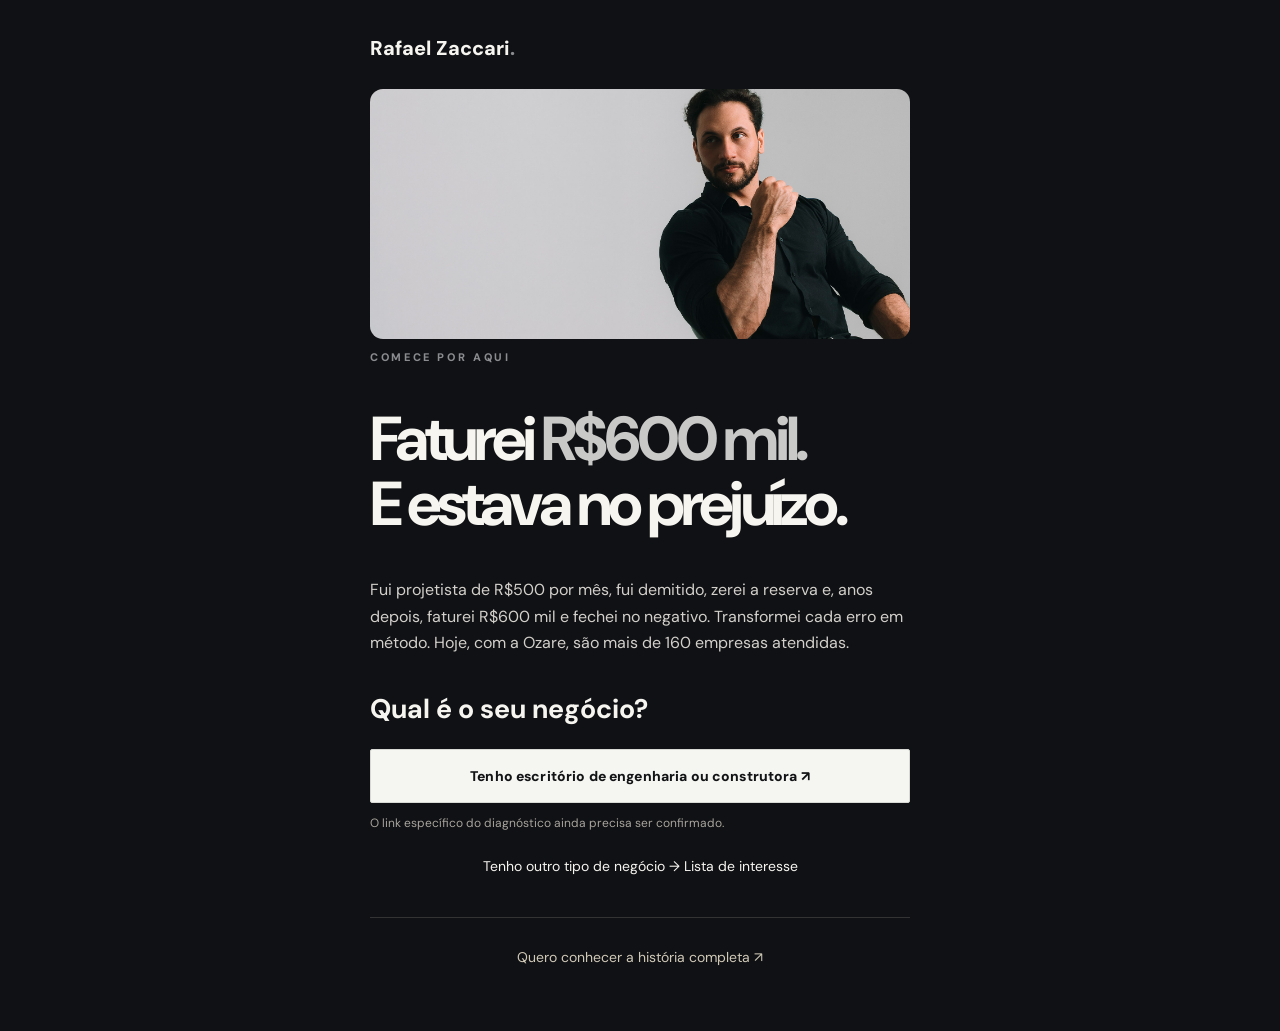
==== commit 7e4916a6: "Add files via upload" ====
--- a/index.html
+++ b/index.html
@@ -1,9 +1 @@
-<!doctype html><html lang="pt-BR"><head><meta charset="utf-8"><meta name="viewport" content="width=device-width, initial-scale=1"><meta name="theme-color" content="#111112"><title>Rafael Zaccari — Empresário e fundador do ecossistema Ozare</title><meta name="description" content="Rafael Zaccari, empresário e fundador do ecossistema Ozare. Empresa não se improvisa. Empresa se constrói."><meta property="og:title" content="Rafael Zaccari — Ecossistema Ozare"><meta property="og:description" content="Empresa não se improvisa. Empresa se constrói."><meta property="og:type" content="website"><meta property="og:image" content="/hero.jpg"><link rel="icon" href="/favicon.svg" type="image/svg+xml"><link rel="stylesheet" href="/styles.css"></head><body><a class="skip" href="#principal">Pular para conteúdo</a><header class="site-header"><div class="header-inner"><a class="wordmark" href="/#inicio">Rafael Zaccari<span class="gold-dot">.</span></a><nav class="desktop-nav" aria-label="Navegação principal"><a href="/#historia">A história</a><a href="/#defendo">O que eu defendo</a><a href="/#ecossistema">Ozare</a><a href="/#palestras">Palestras</a></nav><a class="button button-small header-cta" href="/#negocio">Estruturar minha empresa ↗</a><button class="menu-toggle" aria-expanded="false" aria-controls="mobile-menu" aria-label="Abrir menu"><span></span><span></span></button></div><nav class="mobile-nav" id="mobile-menu" hidden><a href="/#historia">A história</a><a href="/#defendo">O que eu defendo</a><a href="/#ecossistema">Ecossistema Ozare</a><a href="/#palestras">Palestras</a><a href="/#negocio">Por onde começar</a></nav></header><main id="principal"><section aria-labelledby="hero-title" class="hero-photo" id="inicio"><div class="container hero-inner"><div class="hero-text"><p class="eyebrow light">EMPRESÁRIO &amp; FUNDADOR</p><h1 id="hero-title">Rafael<br/>Zaccari<span class="gold-dot">.</span></h1><p class="hero-role">Empresário · Fundador do ecossistema Ozare</p><p class="hero-motto">Empresa não se improvisa.<br/><strong>Empresa se constrói.</strong></p><div class="actions"><a class="button" href="#negocio">Quero estruturar minha empresa <span aria-hidden="true">↗</span></a><a class="text-action" href="#faturamento">Conheça minha história <span aria-hidden="true">↓</span></a></div></div></div><div class="hero-scroll">SCROLL PARA CONHECER <span aria-hidden="true">↓</span></div></section><section aria-labelledby="revenue-title" class="revenue-photo" id="faturamento"><div class="container revenue-inner"><div class="revenue-copy"><p class="eyebrow light">A VIRADA DE CHAVE / 01</p><h2 id="revenue-title">Faturei <em>R$600 mil.</em><br/>E estava no prejuízo.</h2><p>Foi aí que eu entendi: faturar muito não é ter empresa. Hoje eu organizo e implemento estrutura em empresas, para que o dono pare de apagar incêndio e comece a construir um negócio de verdade.</p><p class="revenue-tagline">Empresa não se improvisa.<br/>Empresa se constrói.</p><a class="text-action" href="#historia">Entenda a minha trajetória <span aria-hidden="true">↘</span></a></div></div></section><section class="section story" id="historia"><div class="container"><p class="eyebrow gold">01 / A HISTÓRIA</p><div class="section-head"><h2>Não comecei como empresário.<br/><span>Comecei como técnico.</span></h2><p>Sete capítulos. Nenhum atalho.</p></div><div class="timeline">
-<article class="chapter"><span class="chapter-no">01</span><div><h3>O começo</h3><p>Comecei como projetista BIM, ganhando R$500 por mês. Eu era bom no que fazia. Como negócio, eu não existia. A Dafni já estava do meu lado.</p></div></article>
-<article class="chapter"><span class="chapter-no">02</span><div><h3>O empurrão</h3><p>Fui demitido. Não escolhi empreender. Fui empurrado.</p></div></article>
-<article class="chapter"><span class="chapter-no">03</span><div><h3>A primeira queda</h3><p>A reserva zerou. Eu rodava de Corsa 2001, e um sorvete de R$2 era luxo.</p></div></article>
-<article class="chapter featured"><span class="chapter-no">04</span><div><h3>O fundo do poço</h3><p>Anos depois, faturei R$600 mil e fechei no negativo, tocando empresa no improviso. Não faltou técnica. Faltou estrutura.</p></div></article>
-<article class="chapter"><span class="chapter-no">05</span><div><h3>A descoberta</h3><p>Ali eu entendi: ser o melhor técnico da empresa era exatamente o que me prendia nela. Peguei cada erro e transformei em processo.</p></div></article>
-<article class="chapter"><span class="chapter-no">06</span><div><h3>A construção</h3><p>Esse processo virou o Método Construtivo Empresarial e a Ozare. São mais de 160 empresas atendidas.</p></div></article>
-<article class="chapter"><span class="chapter-no">07</span><div><h3>Não parou por aí</h3><p>Olhando pra trás, entendi: o que quase me quebrou não tinha nada a ver com engenharia. Era ser o melhor técnico da própria empresa. E isso não é problema só de engenheiro. É de todo dono que sabe fazer, mas ainda não aprendeu a estruturar. Por isso a Ozare não parou em uma empresa: virou um ecossistema.</p></div></article>
-</div><blockquote>Não te conto isso pra você me admirar.<br/><span>Te conto pra você não pagar o mesmo preço.</span></blockquote></div></section><section class="duo" id="dafni"><div aria-label="Rafael e Dafni juntos em retrato profissional" class="duo-photo" role="img"></div><div class="duo-content"><p class="eyebrow gold">02 / QUEM CONSTRÓI COMIGO</p><h2>Ele constrói.<br/><span>Ela faz ficar de pé.</span></h2><p>A Dafni esteve em cada capítulo dessa história. Na Ozare, ela construiu o acompanhamento de cada cliente depois da venda. Eu abro a porta. Ela garante que o cliente chega lá.</p></div></section><section class="section dark-section" id="defendo"><div class="container"><p class="eyebrow gold">03 / O QUE EU DEFENDO</p><h2 class="big-heading">O que eu aprendi<br/><span>apanhando.</span></h2><div class="belief-grid"><article><span>01 / PRINCÍPIO</span><h3>Ser o melhor técnico da empresa é o que mais te prende nela.</h3><p>Se toda decisão passa por você, você não tem uma empresa. Tem um emprego que criou pra si.</p></article><article><span>02 / PRINCÍPIO</span><h3>Indicação não é estratégia. É sorte com data pra acabar.</h3><p>Antes da Ozare, 79% dos nossos clientes dependiam só de indicação. Quando ela seca, o faturamento seca junto.</p></article><article><span>03 / PRINCÍPIO</span><h3>Empresa não se improvisa. Empresa se constrói.</h3><p>Obra nenhuma sai do chão sem projeto. Por que a sua empresa sairia?</p></article></div></div></section><section class="section ecosystem" id="ecossistema"><div class="container"><p class="eyebrow gold">04 / ECOSSISTEMA OZARE</p><div class="section-head"><h2>O que eu construí<br/><span>com cada erro.</span></h2><p>Tudo o que aprendi apanhando virou o ecossistema Ozare: empresas que organizam, estruturam e implementam junto com o dono, em vez de entregar curso ou conselho. Começou na engenharia, que é o meu mundo. E não parou por aí.</p></div><div class="metrics"><div><strong>+160</strong><span>empresas atendidas</span></div><div><strong>459</strong><span>diagnósticos comerciais realizados</span></div><div><strong>36</strong><span>estudos de caso documentados</span></div></div><div class="ecosystem-header"><h3>Empresas do ecossistema</h3><a class="inline-link" href="https://ozare.com.br" rel="noopener noreferrer" target="_blank">Conhecer o ecossistema ↗</a></div><div class="company-grid"><a class="company" href="https://ozare.com.br" rel="noopener noreferrer" target="_blank"><small>01 / CONSULTORIA</small><h4>Ozare Consultoria</h4><p>Implementação empresarial para escritórios de engenharia e construtoras.</p><span>Conhecer ↗</span></a><div class="company pending"><small>02 / EM DEFINIÇÃO</small><h4>Próxima empresa</h4><p>Informações a confirmar com o ecossistema Ozare.</p></div><div class="company pending"><small>03 / EM DEFINIÇÃO</small><h4>Próxima empresa</h4><p>Informações a confirmar com o ecossistema Ozare.</p></div></div><div class="method"><div><p class="eyebrow gold">O MÉTODO</p><h3>Método Construtivo Empresarial</h3></div><ol><li><strong>01</strong><b>Projetar</b><span>Entender onde a empresa trava hoje</span></li><li><strong>02</strong><b>Dimensionar</b><span>Definir o tamanho certo de cada estrutura</span></li><li><strong>03</strong><b>Implementar</b><span>Colocar os processos para rodar, junto com o dono</span></li><li><strong>04</strong><b>Medir</b><span>Acompanhar os números que importam</span></li><li><strong>05</strong><b>Corrigir</b><span>Ajustar o que não funcionou, sem improviso</span></li></ol></div></div></section><section class="instagram-section" id="conteudo"><div class="container instagram-inner"><div class="instagram-copy"><p class="eyebrow light">05 / CONTEÚDO</p><h2>O que eu ando<br/>dizendo por aí.</h2><p>Toda semana eu conto no Instagram um erro, uma opinião ou um bastidor de quem está saindo da operação.</p><a class="button" href="https://www.instagram.com/rafaelzaccari/" rel="noopener noreferrer" target="_blank">Seguir @rafaelzaccari ↗</a></div><div class="post-grid"><a aria-label="Abrir publicação 1 no Instagram" class="post-card" href="https://www.instagram.com/p/DdE_awOo5W1/" rel="noopener noreferrer" target="_blank"><span class="post-label">PUBLICAÇÃO 01</span><span class="post-bottom">Ver no Instagram <span aria-hidden="true">↗</span></span></a><a aria-label="Abrir publicação 2 no Instagram" class="post-card" href="https://www.instagram.com/p/DdCetzPG3JI/" rel="noopener noreferrer" target="_blank"><span class="post-label">PUBLICAÇÃO 02</span><span class="post-bottom">Ver no Instagram <span aria-hidden="true">↗</span></span></a><a aria-label="Abrir publicação 3 no Instagram" class="post-card" href="https://www.instagram.com/p/DccAswhm1Sl/" rel="noopener noreferrer" target="_blank"><span class="post-label">PUBLICAÇÃO 03</span><span class="post-bottom">Ver no Instagram <span aria-hidden="true">↗</span></span></a></div></div></section><section class="talk dark-section" id="palestras"><div class="container talk-inner"><div><p class="eyebrow gold">06 / PALESTRAS E ENTREVISTAS</p><h2>Quer levar essa conversa<br/>para o seu evento?</h2></div><div><p>Falo sobre o que ninguém ensina na faculdade: como sair do técnico e construir uma empresa que não depende só de você. Para eventos, podcasts e empresas.</p><a class="button" href="mailto:contato@rafaelzaccari.com.br?subject=Convite%20para%20palestra">Falar sobre palestras ↗</a><small class="notice">E-mail de contato provisório: confirmar antes de publicar.</small></div></div></section><section class="section choose" id="negocio"><div class="container"><p class="eyebrow gold">07 / POR ONDE COMEÇAR</p><h2>Qual é o seu negócio?</h2><p class="choose-lead">Se você sabe fazer, mas a sua empresa não anda sem você, o problema é o mesmo que eu vivi. Me conta qual é o seu negócio.</p><div class="choice-grid"><div class="choice-card"><small>CAMINHO 01</small><h3>Tenho escritório de engenharia ou construtora.</h3><p>Seu próximo passo é um diagnóstico com a Ozare.</p><a class="inline-link" href="https://ozare.com.br" rel="noopener noreferrer" target="_blank">Conhecer a Ozare ↗</a><span class="notice">Link específico do diagnóstico ainda não fornecido.</span></div><a class="choice-card" href="#interesse"><small>CAMINHO 02</small><h3>Tenho outro tipo de negócio.</h3><p>Deixe seu contato na lista de interesse.</p><span class="inline-link">Entrar na lista ↗</span></a></div><div class="interest-panel" id="interesse"><div><p class="eyebrow gold">LISTA DE INTERESSE</p><h3>Vamos conversar sobre o seu negócio.</h3><p>Preencha os dados. A integração de envio depende da definição de um endereço de recebimento.</p></div><form id="interest-form"><label>Nome<input autocomplete="name" name="nome" placeholder="Seu nome" required=""/></label><label>WhatsApp<input autocomplete="tel" name="whatsapp" placeholder="(11) 99999-9999" required="" type="tel"/></label><label>E-mail<input autocomplete="email" name="email" placeholder="voce@empresa.com" required="" type="email"/></label><label>Qual é o seu negócio?<textarea name="negocio" placeholder="Conte brevemente sobre sua empresa" required="" rows="3"></textarea></label><button class="button" type="submit">Preparar mensagem ↗</button><p aria-live="polite" class="form-feedback" id="form-feedback" role="status"></p></form></div></div></section></main><footer class="footer dark-section"><div class="container"><p class="eyebrow gold">RAFAEL ZACCARI / OZARE</p><h2>Empresa não se improvisa.<br><span>Empresa se constrói.</span></h2><a class="button" href="/#negocio">Quero estruturar minha empresa ↗</a><div class="footer-bottom"><span>© 2026 Rafael Zaccari</span><div><a href="https://www.instagram.com/rafaelzaccari/" target="_blank" rel="noopener noreferrer">Instagram</a><a href="https://ozare.com.br" target="_blank" rel="noopener noreferrer">Ozare</a><a href="/comece/">Comece aqui</a></div></div></div></footer><script src="/script.js" defer></script></body></html>+<!doctype html><html lang="pt-BR"><head><meta charset="utf-8"><meta name="viewport" content="width=device-width,initial-scale=1"><meta name="theme-color" content="#111113"><link rel="stylesheet" href="/styles.css"><link rel="icon" href="/favicon.svg" type="image/svg+xml"><title>Comece aqui | Rafael Zaccari</title><meta name="description" content="Descubra por onde começar a estruturar sua empresa. Rafael Zaccari, fundador do ecossistema Ozare."></head><body class="start-page"><main class="start-wrap"><a class="start-brand" href="/">Rafael Zaccari<span class="gold-dot">.</span></a><div class="start-image" role="img" aria-label="Retrato de Rafael Zaccari"></div><p class="eyebrow gold">COMECE POR AQUI</p><h1>Faturei <em>R$600 mil.</em><br>E estava no prejuízo.</h1><p>Fui projetista de R$500 por mês, fui demitido, zerei a reserva e, anos depois, faturei R$600 mil e fechei no negativo. Transformei cada erro em método. Hoje, com a Ozare, são mais de 160 empresas atendidas.</p><h2>Qual é o seu negócio?</h2><a class="button full" href="https://ozare.com.br">Tenho escritório de engenharia ou construtora ↗</a><p class="start-notice">O link específico do diagnóstico ainda precisa ser confirmado.</p><a class="start-alt" href="/#interesse">Tenho outro tipo de negócio → Lista de interesse</a><a class="start-back" href="/#historia">Quero conhecer a história completa ↗</a></main></body></html>
--- a/styles.css
+++ b/styles.css
@@ -1 +1,16 @@
-@import url('https://fonts.googleapis.com/css2?family=DM+Sans:wght@400;500;600;700;800&family=Manrope:wght@400;500;600;700;800&display=swap');:root{--black:#111112;--gold:#d4ad4d;--white:#f7f5ef;--gray:#b7b5b1}*{box-sizing:border-box}html{scroll-behavior:smooth;scroll-padding-top:78px}body{margin:0;background:var(--white);color:var(--black);font-family:'DM Sans',Arial,sans-serif;line-height:1.6}a{color:inherit;text-decoration:none}button,input,textarea{font:inherit}button,a{touch-action:manipulation}h1,h2,h3,h4,p{margin-top:0}h1,h2,h3,h4{font-family:Manrope,'DM Sans',sans-serif;line-height:1.12;letter-spacing:-.05em}h2{font-size:clamp(2.3rem,5vw,5rem)}h3{font-size:clamp(1.3rem,2vw,2rem)}.container{width:min(1200px,calc(100% - 9vw));margin:auto}.skip{position:absolute;left:-9999px;top:0;z-index:100;background:white;padding:10px}.skip:focus{left:10px}.site-header{position:sticky;top:0;z-index:30;background:#111112f2;color:white;backdrop-filter:blur(16px);border-bottom:1px solid #ffffff22}.header-inner{height:78px;width:min(1380px,calc(100% - 8vw));margin:auto;display:flex;align-items:center;justify-content:space-between;gap:25px}.wordmark,.start-brand{font-weight:800;white-space:nowrap;letter-spacing:-.045em;font-size:1.15rem}.gold-dot,.gold{color:var(--gold)}.desktop-nav{display:flex;gap:25px;font-size:.83rem}.desktop-nav a:hover,.footer a:hover{color:var(--gold)}.button{display:inline-flex;justify-content:center;align-items:center;gap:10px;padding:15px 22px;border:0;border-radius:8px;background:var(--gold);color:#17140c;font-weight:800;font-size:.86rem;transition:transform .2s,background .2s;cursor:pointer}.button:hover{transform:translateY(-2px);background:#e7c368}.button-small{padding:11px 15px;font-size:.76rem}.menu-toggle{display:none;border:0;background:none;padding:8px;cursor:pointer}.menu-toggle span{display:block;width:24px;height:2px;background:white;margin:6px}.mobile-nav{padding:20px 6vw;background:#191919}.mobile-nav a{display:block;padding:10px 0}.mobile-nav[hidden]{display:none}.eyebrow{font-size:.71rem;letter-spacing:.19em;font-weight:800;margin-bottom:22px}.eyebrow.light{color:#f1d28b}.hero-photo,.revenue-photo,.instagram-section{position:relative;background-size:cover;background-position:center;color:white}.hero-photo{min-height:min(840px,calc(100svh - 78px));background-image:linear-gradient(90deg,#080809ef 0%,#080809b3 37%,transparent 78%),url('/hero.jpg');display:flex;align-items:center}.hero-inner{position:relative;z-index:1;padding:100px 0}.hero-text{max-width:720px}.hero-text h1{font-size:clamp(4.4rem,9vw,9rem);line-height:.94;margin-bottom:28px}.hero-role{font-size:clamp(1.1rem,2vw,1.6rem);font-weight:600;max-width:530px}.hero-motto{font-size:1.05rem;color:#e2e0da;margin-top:26px}.hero-motto strong{color:white}.actions{display:flex;align-items:center;gap:24px;flex-wrap:wrap;margin-top:32px}.text-action,.inline-link{font-weight:800;font-size:.86rem}.text-action:hover,.inline-link:hover{color:var(--gold)}.hero-scroll{position:absolute;bottom:25px;left:4.5vw;font-size:.65rem;letter-spacing:.17em}.revenue-photo{min-height:700px;background-image:linear-gradient(90deg,#09090bf2 0%,#09090bd4 36%,#09090b16 75%),url('/faturei-600mil.jpg');display:flex;align-items:center}.revenue-inner{padding:120px 0}.revenue-copy{max-width:690px}.revenue-copy h2{font-size:clamp(3rem,5.6vw,6rem)}.revenue-copy h2 em,.start-wrap h1 em{font-style:normal;color:var(--gold)}.revenue-copy>p:not(.eyebrow){max-width:580px;font-size:1.06rem;color:#dedbd4}.revenue-tagline{font-weight:800;color:white!important;margin:32px 0}.section{padding:125px 0}.section-head{display:flex;justify-content:space-between;gap:60px;align-items:end;margin-bottom:55px}.section-head h2{max-width:780px;margin-bottom:0}.section-head h2 span,.duo h2 span,.big-heading span,.footer h2 span{color:var(--gold)}.section-head>p{max-width:370px}.timeline{border-top:1px solid #cfcac0}.chapter{display:grid;grid-template-columns:100px 1fr;gap:35px;padding:28px 0;border-bottom:1px solid #cfcac0}.chapter-no{font-weight:800;color:#9b812f}.chapter h3{margin-bottom:10px}.chapter p{max-width:760px;margin-bottom:0}.chapter.featured{background:#eae2ce;padding-left:20px;padding-right:20px}.story blockquote{font-size:clamp(1.7rem,3vw,3rem);font-weight:800;letter-spacing:-.04em;line-height:1.2;margin:70px 0 0;max-width:900px}.story blockquote span{color:#a58435}.duo{display:grid;grid-template-columns:1fr 1fr;background:#111112;color:white;min-height:650px}.duo-photo{background:url('/dafni.jpg') center left /cover no-repeat;min-height:580px}.duo-content{padding:clamp(50px,8vw,130px);align-self:center}.duo-content p:not(.eyebrow){max-width:530px;color:#dad9d6}.dark-section{background:#151516;color:white}.big-heading{margin-bottom:55px}.belief-grid{display:grid;grid-template-columns:repeat(3,1fr);gap:20px}.belief-grid article{border-top:2px solid var(--gold);padding:30px;background:#ffffff0a}.belief-grid article>span,.company small,.choice-card small{font-size:.67rem;letter-spacing:.12em;color:var(--gold);font-weight:800}.belief-grid p{color:#bcbab5}.ecosystem .section-head{align-items:start}.metrics{display:grid;grid-template-columns:repeat(3,1fr);gap:20px;margin:60px 0}.metrics>div{border-top:1px solid #d0c7b6;padding-top:25px}.metrics strong{display:block;font-size:clamp(2.8rem,6vw,5.5rem);letter-spacing:-.07em;line-height:1;color:#a8893b}.metrics span{display:block;margin-top:15px}.ecosystem-header{display:flex;align-items:center;justify-content:space-between;gap:20px}.company-grid{display:grid;grid-template-columns:repeat(3,1fr);gap:16px;margin:25px 0 80px}.company{background:#ebe7de;border-radius:10px;padding:32px;min-height:260px;display:flex;flex-direction:column}.company h4{font-size:1.5rem;margin:25px 0 8px}.company p{font-size:.9rem}.company>span{margin-top:auto;font-weight:800}.company.pending{opacity:.7}.method{display:grid;grid-template-columns:1fr 1.25fr;gap:60px;background:#191919;color:white;padding:clamp(28px,5vw,70px);border-radius:14px}.method h3{font-size:clamp(2rem,4vw,3.6rem)}.method ol{padding:0;margin:0;list-style:none}.method li{display:grid;grid-template-columns:42px 125px 1fr;gap:10px;align-items:start;border-bottom:1px solid #ffffff2b;padding:15px 0}.method li strong{color:var(--gold)}.method li span{font-size:.83rem;color:#c8c4bc}.instagram-section{background-image:linear-gradient(90deg,#0b0b0cf2 0%,#0b0b0cbd 60%,#0b0b0c80),url('/instagram-fundo.jpg');padding:140px 0}.instagram-inner{display:grid;grid-template-columns:1fr 1fr;gap:55px;align-items:center}.instagram-copy h2{font-size:clamp(2.8rem,5vw,5rem)}.instagram-copy p:not(.eyebrow){max-width:440px}.post-grid{display:grid;grid-template-columns:repeat(3,1fr);gap:10px}.post-card{min-height:270px;background:#d6ac4c20;border:1px solid #d6ac4c88;border-radius:10px;padding:15px;display:flex;flex-direction:column;justify-content:space-between;transition:transform .2s}.post-card:hover{transform:translateY(-5px);background:#d6ac4c35}.post-label{font-size:.66rem;letter-spacing:.1em;color:#f6d58b}.post-bottom{font-weight:800;font-size:.85rem}.talk{padding:110px 0}.talk-inner{display:grid;grid-template-columns:1.25fr 1fr;gap:80px;align-items:center}.talk p:not(.eyebrow){color:#d1cfc9}.notice{display:block;font-size:.7rem;color:#a6a39d;margin-top:12px}.choose h2{margin-bottom:20px}.choose-lead{max-width:650px}.choice-grid{display:grid;grid-template-columns:1fr 1fr;gap:18px;margin:40px 0}.choice-card{background:#eae4d8;border-radius:12px;padding:35px;display:block}.choice-card h3{margin:18px 0}.interest-panel{display:grid;grid-template-columns:1fr 1fr;gap:50px;padding:55px;background:#161617;color:white;border-radius:14px}.interest-panel form{display:grid;gap:14px}.interest-panel label{font-size:.83rem;font-weight:700}.interest-panel input,.interest-panel textarea{width:100%;display:block;margin-top:5px;background:#252526;border:1px solid #555;color:white;border-radius:7px;padding:12px;outline-offset:3px}.form-feedback{font-size:.8rem;color:#f0d58e}.footer{padding:95px 0 30px}.footer h2{font-size:clamp(2.5rem,5vw,5rem)}.footer-bottom{display:flex;justify-content:space-between;gap:20px;align-items:center;border-top:1px solid #ffffff36;padding-top:25px;margin-top:85px;font-size:.78rem}.footer-bottom>div{display:flex;gap:25px;flex-wrap:wrap}.start-page{background:#111112;color:white}.start-wrap{width:min(560px,calc(100% - 40px));margin:auto;padding:28px 0 65px}.start-brand{display:inline-block;margin-bottom:22px}.start-image{height:245px;background:url('/hero.jpg') center right /cover;border-radius:12px}.start-wrap .eyebrow{margin-top:25px}.start-wrap h1{font-size:clamp(2.6rem,7vw,4rem);margin:20px 0 28px}.start-wrap>p:not(.eyebrow){color:#d2d0c9}.start-wrap h2{font-size:1.45rem;margin-top:32px}.full{width:100%}.start-notice{font-size:.73rem!important}.start-alt,.start-back{display:block;text-align:center;padding:20px 0;font-size:.84rem}.start-back{border-top:1px solid #ffffff2a;margin-top:18px}@media(max-width:900px){.desktop-nav,.header-cta{display:none}.menu-toggle{display:block}.section-head,.talk-inner,.instagram-inner,.interest-panel,.method{grid-template-columns:1fr;display:grid;gap:25px}.belief-grid,.company-grid{grid-template-columns:1fr}.duo{grid-template-columns:1fr}.duo-photo{min-height:500px;background-position:center 25%}.duo-content{padding:65px 7vw}.metrics{gap:15px}.post-card{min-height:190px}.hero-photo{background-position:58% center}.revenue-photo{background-position:58% center}.section{padding:85px 0}}@media(max-width:600px){.container{width:calc(100% - 38px)}.header-inner{height:66px;width:calc(100% - 38px)}.hero-photo{min-height:780px;background-image:linear-gradient(0deg,#080809fa 0%,#080809e8 37%,#08080933 90%),url('/hero.jpg');background-position:65% top;align-items:end}.hero-inner{padding:300px 0 100px}.hero-text h1{font-size:clamp(3.9rem,15vw,6rem)}.hero-scroll{left:19px}.revenue-photo{min-height:790px;background-image:linear-gradient(0deg,#080809f7 0%,#080809e5 50%,#08080925 100%),url('/faturei-600mil.jpg');background-position:70% top;align-items:end}.revenue-inner{padding:280px 0 70px}.revenue-copy h2{font-size:clamp(2.6rem,10vw,4.3rem)}.chapter{grid-template-columns:45px 1fr;gap:12px}.chapter.featured{padding:20px 12px}.duo-photo{min-height:400px;background-position:26% center}.metrics{grid-template-columns:1fr}.metrics>div{padding-top:15px}.company-grid{margin-bottom:40px}.method li{grid-template-columns:30px 1fr;gap:6px}.method li span{grid-column:2}.instagram-section{padding:95px 0}.post-grid{grid-template-columns:1fr 1fr}.post-card{min-height:165px}.post-card:last-child{grid-column:1/-1;min-height:110px}.choice-grid{grid-template-columns:1fr}.interest-panel{padding:30px 22px}.footer-bottom{align-items:start;flex-direction:column}.start-image{height:205px}}@media(prefers-reduced-motion:reduce){html{scroll-behavior:auto}*,*:before,*:after{transition:none!important}}+@import url('https://fonts.googleapis.com/css2?family=DM+Sans:wght@400;500;600;700;800&display=swap');:root{--ink:#111113;--paper:#f2f0eb;--white:#faf9f5;--gold:#c8a449;--line:#d6d3cb;--muted:#77746f}*{box-sizing:border-box}html{scroll-behavior:smooth;scroll-padding-top:84px}body{margin:0;background:var(--paper);color:var(--ink);font-family:'DM Sans',Arial,sans-serif;-webkit-font-smoothing:antialiased}a{color:inherit;text-decoration:none}button,input,textarea{font:inherit}button,a{touch-action:manipulation}button:focus-visible,a:focus-visible,input:focus-visible,textarea:focus-visible{outline:3px solid var(--gold);outline-offset:4px}.container{width:min(1420px,calc(100% - 112px));margin:auto}.skip{position:absolute;left:-9999px}.skip:focus{left:10px;top:10px;background:white;z-index:200}.site-header{position:sticky;top:0;z-index:50;background:rgba(242,240,235,.97);backdrop-filter:blur(18px);border-bottom:1px solid #dedbd5}.header-inner{height:76px;width:min(1640px,calc(100% - 80px));margin:auto;display:flex;align-items:center;gap:36px}.wordmark,.start-brand{font-size:20px;font-weight:800;white-space:nowrap}.gold-dot,.gold{color:var(--gold)}.desktop-nav{display:flex;align-items:center;gap:32px;margin-left:auto;font-size:14px;font-weight:600}.desktop-nav a:hover,.inline-link:hover{color:#94732b}.button{display:inline-flex;align-items:center;justify-content:center;gap:15px;border:0;border-radius:9px;background:var(--gold);color:#101010;padding:17px 24px;font-size:14px;font-weight:800;cursor:pointer;transition:background .2s,transform .2s}.button:hover{background:#e0bd64;transform:translateY(-2px)}.button-small{padding:14px 19px;white-space:nowrap}.menu-toggle,.mobile-nav{display:none}.eyebrow{font-size:11px;font-weight:800;letter-spacing:.19em;text-transform:uppercase}.eyebrow.light{color:#d2cbc1}.hero-photo,.revenue-photo,.instagram-section{position:relative;background-position:center;background-size:cover;color:var(--white)}.hero-photo{min-height:calc(100svh - 76px);background-image:linear-gradient(90deg,rgba(0,0,0,.88) 0%,rgba(0,0,0,.60) 34%,rgba(0,0,0,.04) 74%),url('/hero.jpg');display:flex;align-items:center}.hero-inner{position:relative;z-index:1;padding:95px 0 120px}.hero-text{max-width:730px}.hero-text h1{font-size:clamp(76px,8.2vw,150px);letter-spacing:-.085em;line-height:.89;margin:28px 0 35px}.hero-role{font-size:clamp(18px,2vw,29px);font-weight:600;max-width:600px;line-height:1.4}.hero-motto{font-size:clamp(15px,1.35vw,19px);line-height:1.6;color:#d5d2cb;margin-top:28px}.hero-motto strong{color:white}.actions{display:flex;align-items:center;gap:30px;margin-top:42px;flex-wrap:wrap}.text-action{font-size:14px;font-weight:700}.text-action:hover{color:var(--gold)}.hero-scroll{position:absolute;bottom:27px;left:max(56px,calc((100vw - 1420px)/2));font-size:10px;letter-spacing:.18em;color:#c5c3c0}.hero-scroll span{margin-left:12px}.revenue-photo{min-height:760px;background-image:linear-gradient(90deg,rgba(0,0,0,.60),rgba(0,0,0,.16) 62%,rgba(0,0,0,0)),url('/faturei-600mil.jpg');display:flex;align-items:center}.revenue-inner{padding:110px 0}.revenue-copy{max-width:710px}.revenue-copy h2{font-size:clamp(49px,5.8vw,92px);line-height:1.02;letter-spacing:-.07em;margin:28px 0}.revenue-copy h2 em{font-style:normal;color:var(--gold)}.revenue-copy>p:not(.eyebrow){font-size:clamp(17px,1.45vw,21px);line-height:1.65;max-width:590px;color:#e0deda}.revenue-tagline{font-weight:800;color:white!important;margin:24px 0 34px}.section{padding:125px 0}.section-head{display:grid;grid-template-columns:1.3fr .7fr;gap:60px;align-items:end;margin:18px 0 65px}.section h2,.duo h2,.talk h2{font-size:clamp(42px,5.4vw,86px);line-height:1.07;letter-spacing:-.065em;margin:18px 0 0}.section-head h2 span,.duo h2 span,.big-heading span,.ecosystem h2 span{color:#99968f}.section-head>p{font-size:18px;line-height:1.65;color:#625e58;max-width:480px}.timeline{max-width:1050px;margin:auto}.chapter{display:grid;grid-template-columns:130px 1fr;gap:26px;padding:35px 35px;border-top:1px solid var(--line)}.chapter-no{font-size:58px;line-height:1;font-weight:800;color:#bcb9b2;letter-spacing:-.08em}.chapter h3{font-size:27px;letter-spacing:-.04em;margin:0 0 12px}.chapter p{font-size:17px;line-height:1.65;max-width:720px;margin:0;color:#55514d}.chapter.featured{background:#1a1918;border-radius:14px;border:0;margin:8px 0;color:white}.chapter.featured .chapter-no{color:var(--gold)}.chapter.featured p{color:#e3e0d8}.story blockquote{text-align:center;font-size:clamp(29px,3.6vw,55px);line-height:1.25;letter-spacing:-.045em;font-weight:800;max-width:1120px;margin:115px auto 0}.story blockquote span{color:#9b7b31}.duo{display:grid;grid-template-columns:1fr 1fr;min-height:610px;background:#e6e4df}.duo-photo{background:url('/dafni.jpg') center center/cover no-repeat;min-height:530px}.duo-content{padding:95px clamp(40px,7vw,140px);align-self:center}.duo-content h2{font-size:clamp(42px,4vw,69px)}.duo-content>p:last-child{font-size:19px;line-height:1.75;max-width:550px}.dark-section{background:var(--ink);color:var(--white)}.big-heading{margin-bottom:65px!important}.belief-grid{display:grid;grid-template-columns:repeat(3,1fr);gap:16px}.belief-grid article{border:1px solid #373737;border-radius:15px;padding:38px 30px;min-height:355px;display:flex;flex-direction:column}.belief-grid article>span,.company small,.choice-card small{font-size:11px;letter-spacing:.15em;font-weight:800;color:var(--gold)}.belief-grid h3{font-size:clamp(23px,2.1vw,32px);letter-spacing:-.045em;line-height:1.2}.belief-grid p{font-size:15px;line-height:1.65;color:#b5b4b2;margin-top:auto}.metrics{display:grid;grid-template-columns:repeat(3,1fr);border-block:1px solid var(--line);padding:43px 0;margin:65px 0 75px;gap:30px}.metrics div{display:flex;flex-direction:column}.metrics strong{font-size:clamp(55px,6vw,92px);line-height:1;letter-spacing:-.075em}.metrics span{font-size:14px;color:#615e58;margin-top:12px}.ecosystem-header{display:flex;justify-content:space-between;align-items:center;gap:20px}.ecosystem-header h3,.method h3{font-size:30px;letter-spacing:-.045em}.inline-link{font-weight:800;font-size:15px}.company-grid{display:grid;grid-template-columns:repeat(3,1fr);gap:16px;margin:15px 0 100px}.company{display:flex;flex-direction:column;min-height:280px;padding:32px;border:1px solid #d5d0c7;border-radius:14px;background:#f9f8f5}.company h4{font-size:29px;letter-spacing:-.05em;margin:25px 0 12px}.company p{line-height:1.6;color:#5e5a53}.company>span{margin-top:auto;font-weight:800}.company.pending{background:#eae8e2;color:#7b776e}.method{border-top:1px solid var(--line);padding-top:55px}.method ol{list-style:none;display:grid;grid-template-columns:repeat(5,1fr);gap:12px;padding:0;margin-top:30px}.method li{display:flex;flex-direction:column;gap:13px;padding:25px 15px;border-top:3px solid var(--gold);background:#e7e4dc;min-height:200px}.method li strong{font-size:12px;color:#9a7a31}.method li b{font-size:20px}.method li span{font-size:13px;line-height:1.5;color:#605d57}.instagram-section{background-image:linear-gradient(90deg,rgba(0,0,0,.78),rgba(0,0,0,.38)),url('/instagram-fundo.jpg');min-height:720px;display:flex;align-items:center}.instagram-inner{display:grid;grid-template-columns:.95fr 1.05fr;align-items:center;gap:60px;padding:100px 0}.instagram-copy h2{font-size:clamp(47px,5.4vw,86px);letter-spacing:-.065em;line-height:1.04;margin:22px 0 30px}.instagram-copy p:not(.eyebrow){font-size:19px;line-height:1.6;max-width:470px}.instagram-copy .button{margin-top:25px}.post-grid{display:grid;grid-template-columns:repeat(3,1fr);gap:13px}.post-card{min-height:290px;padding:20px 16px;display:flex;flex-direction:column;justify-content:space-between;background:rgba(17,17,19,.82);border:1px solid rgba(255,255,255,.33);border-radius:13px;backdrop-filter:blur(9px);transition:transform .2s,background .2s}.post-card:hover{transform:translateY(-6px);background:rgba(17,17,19,.95)}.post-label{font-size:10px;letter-spacing:.14em;color:#e6c876;font-weight:800}.post-bottom{font-size:15px;font-weight:800;line-height:1.5}.post-bottom span{display:block;font-size:30px;margin-top:14px;color:var(--gold)}.talk{padding:100px 0}.talk-inner{display:grid;grid-template-columns:1.3fr .7fr;gap:80px;align-items:center}.talk h2{font-size:clamp(43px,4.3vw,68px)}.talk-inner>div:last-child p{font-size:18px;line-height:1.65;color:#d4d2cf}.notice{display:block;font-size:12px;line-height:1.5;color:#a79f91;margin-top:12px}.choose-lead{font-size:19px;line-height:1.6;max-width:660px}.choice-grid{display:grid;grid-template-columns:repeat(2,1fr);gap:18px;margin:55px 0 80px}.choice-card{display:flex;flex-direction:column;min-height:320px;background:#faf9f5;border:1px solid #d7d3ca;border-radius:15px;padding:38px}.choice-card h3{font-size:clamp(26px,2.8vw,40px);line-height:1.18;letter-spacing:-.05em;margin:25px 0 10px}.choice-card p{line-height:1.6;color:#65615b}.choice-card .inline-link{margin-top:auto}.interest-panel{display:grid;grid-template-columns:1fr 1fr;gap:75px;background:#e8e5dd;border-radius:17px;padding:65px}.interest-panel h3{font-size:clamp(30px,3.4vw,50px);letter-spacing:-.05em;line-height:1.15}.interest-panel p{line-height:1.65;color:#615d56}#interest-form{display:grid;gap:16px}#interest-form label{display:grid;gap:8px;font-size:13px;font-weight:800}#interest-form input,#interest-form textarea{width:100%;padding:14px 15px;border:1px solid #c7c2b8;border-radius:7px;background:#faf9f5;color:#111;resize:vertical}#interest-form button{justify-self:start}.form-feedback{font-size:13px;margin:0}.footer{padding:95px 0 30px}.footer h2{font-size:clamp(42px,5.6vw,85px);line-height:1.12;letter-spacing:-.06em}.footer h2 span{color:var(--gold)}.footer-bottom{border-top:1px solid #3c3b39;margin-top:90px;padding-top:25px;display:flex;justify-content:space-between;gap:20px;font-size:13px;color:#bdbbb6}.footer-bottom>div{display:flex;flex-wrap:wrap;gap:20px}.start-page{background:#111113;color:#f7f5f0}.start-wrap{width:min(540px,calc(100% - 36px));margin:0 auto;padding:35px 0 65px}.start-brand{display:block;margin-bottom:28px}.start-image{height:250px;border-radius:13px;background:url('/hero.jpg') 70% center/cover}.start-wrap h1{font-size:clamp(39px,9vw,62px);line-height:1.05;letter-spacing:-.065em}.start-wrap h1 em{font-style:normal;color:var(--gold)}.start-wrap>p:not(.eyebrow):not(.start-notice){font-size:16px;line-height:1.65;color:#d3d0cb}.start-wrap h2{font-size:27px;margin-top:35px}.full{width:100%;text-align:center}.start-notice{font-size:12px;color:#a8a49d}.start-alt,.start-back{display:block;margin-top:26px;text-align:center;font-size:14px}.start-back{border-top:1px solid #333;padding-top:30px;margin-top:42px;color:#d0c9b8}@media(max-width:1050px){.desktop-nav{gap:14px}.desktop-nav a{font-size:12px}.header-inner{gap:18px}.container{width:min(100% - 64px,1420px)}.duo-content{padding:60px 40px}.post-grid{grid-template-columns:1fr}.post-card{min-height:115px}.post-bottom span{display:inline;margin-left:10px;font-size:20px}.method ol{grid-template-columns:repeat(3,1fr)}}@media(max-width:760px){.container{width:calc(100% - 36px)}.header-inner{width:calc(100% - 30px);height:68px;gap:12px}.wordmark{font-size:17px}.desktop-nav{display:none}.header-cta{font-size:10px;padding:10px 11px;margin-left:auto;max-width:170px}.header-cta span{display:none}.menu-toggle{display:flex;flex-direction:column;justify-content:center;gap:5px;background:none;border:0;padding:8px;cursor:pointer}.menu-toggle span{width:22px;height:2px;background:#111}.mobile-nav:not([hidden]){display:flex;flex-direction:column;gap:18px;padding:22px;background:var(--paper);border-top:1px solid var(--line)}.mobile-nav a{font-weight:700}.hero-photo{min-height:780px;align-items:end;background-image:linear-gradient(0deg,rgba(0,0,0,.96) 0%,rgba(0,0,0,.55) 45%,rgba(0,0,0,.04) 90%),url('/hero.jpg');background-position:66% center}.hero-inner{padding:350px 0 80px}.hero-text h1{font-size:clamp(64px,16vw,105px);margin:18px 0}.hero-role{font-size:17px}.hero-motto{font-size:15px}.hero-scroll{display:none}.actions{gap:22px;margin-top:30px}.revenue-photo{min-height:820px;align-items:end;background-image:linear-gradient(0deg,rgba(0,0,0,.98) 0%,rgba(0,0,0,.7) 45%,rgba(0,0,0,.02) 90%),url('/faturei-600mil.jpg');background-position:69% center}.revenue-inner{padding:350px 0 65px}.revenue-copy h2{font-size:clamp(43px,10vw,66px)}.revenue-copy>p:not(.eyebrow){font-size:16px}.section{padding:80px 0}.section-head{display:block;margin-bottom:40px}.section h2,.duo h2{font-size:clamp(39px,10vw,59px)}.chapter{grid-template-columns:65px 1fr;padding:24px 8px;gap:13px}.chapter-no{font-size:42px}.chapter h3{font-size:22px}.chapter p{font-size:15px}.chapter.featured{padding:24px 14px}.story blockquote{margin-top:65px;font-size:32px}.duo{grid-template-columns:1fr}.duo-photo{min-height:360px;background-position:26% center}.duo-content{padding:55px 25px}.belief-grid,.company-grid,.metrics,.choice-grid,.interest-panel,.talk-inner,.instagram-inner{grid-template-columns:1fr}.belief-grid article{min-height:250px}.metrics{gap:30px}.company-grid{margin-bottom:60px}.method ol{grid-template-columns:1fr}.method li{min-height:unset}.instagram-section{background-position:58% center;background-image:linear-gradient(rgba(0,0,0,.75),rgba(0,0,0,.8)),url('/instagram-fundo.jpg')}.instagram-inner{gap:40px;padding:80px 0}.instagram-copy h2{font-size:51px}.post-grid{grid-template-columns:repeat(3,1fr);gap:7px}.post-card{min-height:170px;padding:12px 9px}.post-label{font-size:9px}.post-bottom{font-size:12px}.post-bottom span{display:block;margin-left:0}.talk{padding:80px 0}.interest-panel{padding:30px 20px;gap:20px}.choice-card{min-height:250px}.footer{padding-top:75px}.footer-bottom{flex-direction:column}.footer-bottom>div{gap:15px}}@media(max-width:390px){.header-cta{font-size:9px;max-width:140px}.hero-text h1{font-size:62px}.post-grid{grid-template-columns:1fr}.post-card{min-height:95px}}@media(prefers-reduced-motion:reduce){html{scroll-behavior:auto}*,*:before,*:after{transition:none!important}}
+/* Direção editorial premium 2026 */
+:root{--ink:#101114;--paper:#f4f4f2;--white:#f9f9f7;--gold:#b8b8b4;--line:#d9d9d6;--muted:#6f7175}
+body{background:var(--paper)}.site-header{background:rgba(248,248,247,.96);border-bottom:1px solid #e7e7e4}.gold-dot,.gold{color:#8b8c8f}.button{background:#f5f5f2;color:#121315;border:1px solid #d8d8d4;border-radius:2px;letter-spacing:.01em}.button:hover{background:#dededb}.header-cta{background:#18191c;color:#fff;border-color:#18191c}.header-cta:hover{background:#3b3c40}.hero-photo{background-image:linear-gradient(90deg,rgba(0,0,0,.92),rgba(0,0,0,.48) 42%,rgba(0,0,0,.06) 77%),url('/hero.jpg')}.hero-text h1{letter-spacing:-.075em}.eyebrow{letter-spacing:.24em}.section{padding-top:145px;padding-bottom:145px}.chapter.featured{background:#202126;border-radius:0}.chapter.featured .chapter-no,.belief-grid article>span,.company small,.choice-card small,.method li strong{color:#b9b9b7}.belief-grid article,.company,.choice-card,.interest-panel,.post-card{border-radius:2px}.method li{border-top-color:#77797d}.story blockquote span{color:#898b8f}.footer h2 span{color:#c9c9c8}.revenue-copy h2 em,.start-wrap h1 em{color:#c9c9c8}
+/* Casal: foto integral, sem recorte central que elimine pessoas */
+.duo{display:grid;grid-template-columns:1fr;position:relative;min-height:650px;background:#050505;color:white;isolation:isolate;align-items:center}.duo-photo{position:absolute;inset:0;z-index:-1;min-height:0;background-image:linear-gradient(90deg,transparent 0%,transparent 43%,rgba(0,0,0,.2) 56%,#050505 79%),url('/dafni.jpg');background-size:cover;background-position:center center}.duo-content{margin-left:50%;padding:100px clamp(45px,6vw,125px) 100px 5vw;max-width:790px}.duo-content .eyebrow{color:#aeb0b4}.duo-content h2 span{color:#b3b4b7}.duo-content>p:last-child{color:#d6d6d7}
+.instagram-section{background-image:linear-gradient(90deg,rgba(0,0,0,.9),rgba(0,0,0,.5)),url('/instagram-fundo.jpg')}.post-card{background:rgba(20,20,23,.78)}.post-label,.post-bottom span{color:#d3d3d2}.method li{background:#e6e6e3}.start-page{background:#101114}
+@media(max-width:760px){.section{padding-top:85px;padding-bottom:85px}.hero-photo{background-image:linear-gradient(0deg,rgba(0,0,0,.97),rgba(0,0,0,.55) 50%,rgba(0,0,0,.04)),url('/hero.jpg')}.duo{min-height:780px;display:flex;align-items:flex-end}.duo-photo{background-image:linear-gradient(0deg,#050505 0%,rgba(0,0,0,.95) 17%,rgba(0,0,0,.05) 62%),url('/dafni.jpg');background-position:24% top;background-size:auto 72%;background-repeat:no-repeat}.duo-content{margin:0;padding:470px 24px 60px;max-width:100%}.duo-content h2{font-size:clamp(37px,9vw,58px)}}
+
+/* Ajustes solicitados na reunião de 09/10 */
+.hero-scroll{display:none!important}
+.company-grid{grid-template-columns:minmax(0,1fr);max-width:650px;margin:22px 0 100px}
+.company-grid .company{min-height:270px;transition:transform .25s ease,border-color .25s ease}
+.company-grid .company:hover{transform:translateY(-4px);border-color:#999}
+.duo-photo{background-image:linear-gradient(90deg,rgba(0,0,0,0) 0%,rgba(0,0,0,0) 32%,#050505 60%),url('/dafni.jpg');background-size:100% 100%,auto 100%;background-position:center,left center;background-repeat:no-repeat}
+@media(max-width:760px){.company-grid{max-width:none;margin-bottom:60px}.duo-photo{background-image:linear-gradient(0deg,#050505 0%,rgba(0,0,0,.98) 18%,rgba(0,0,0,0) 55%),url('/dafni.jpg');background-size:100% 100%,auto 72%;background-position:center,center top;background-repeat:no-repeat}}
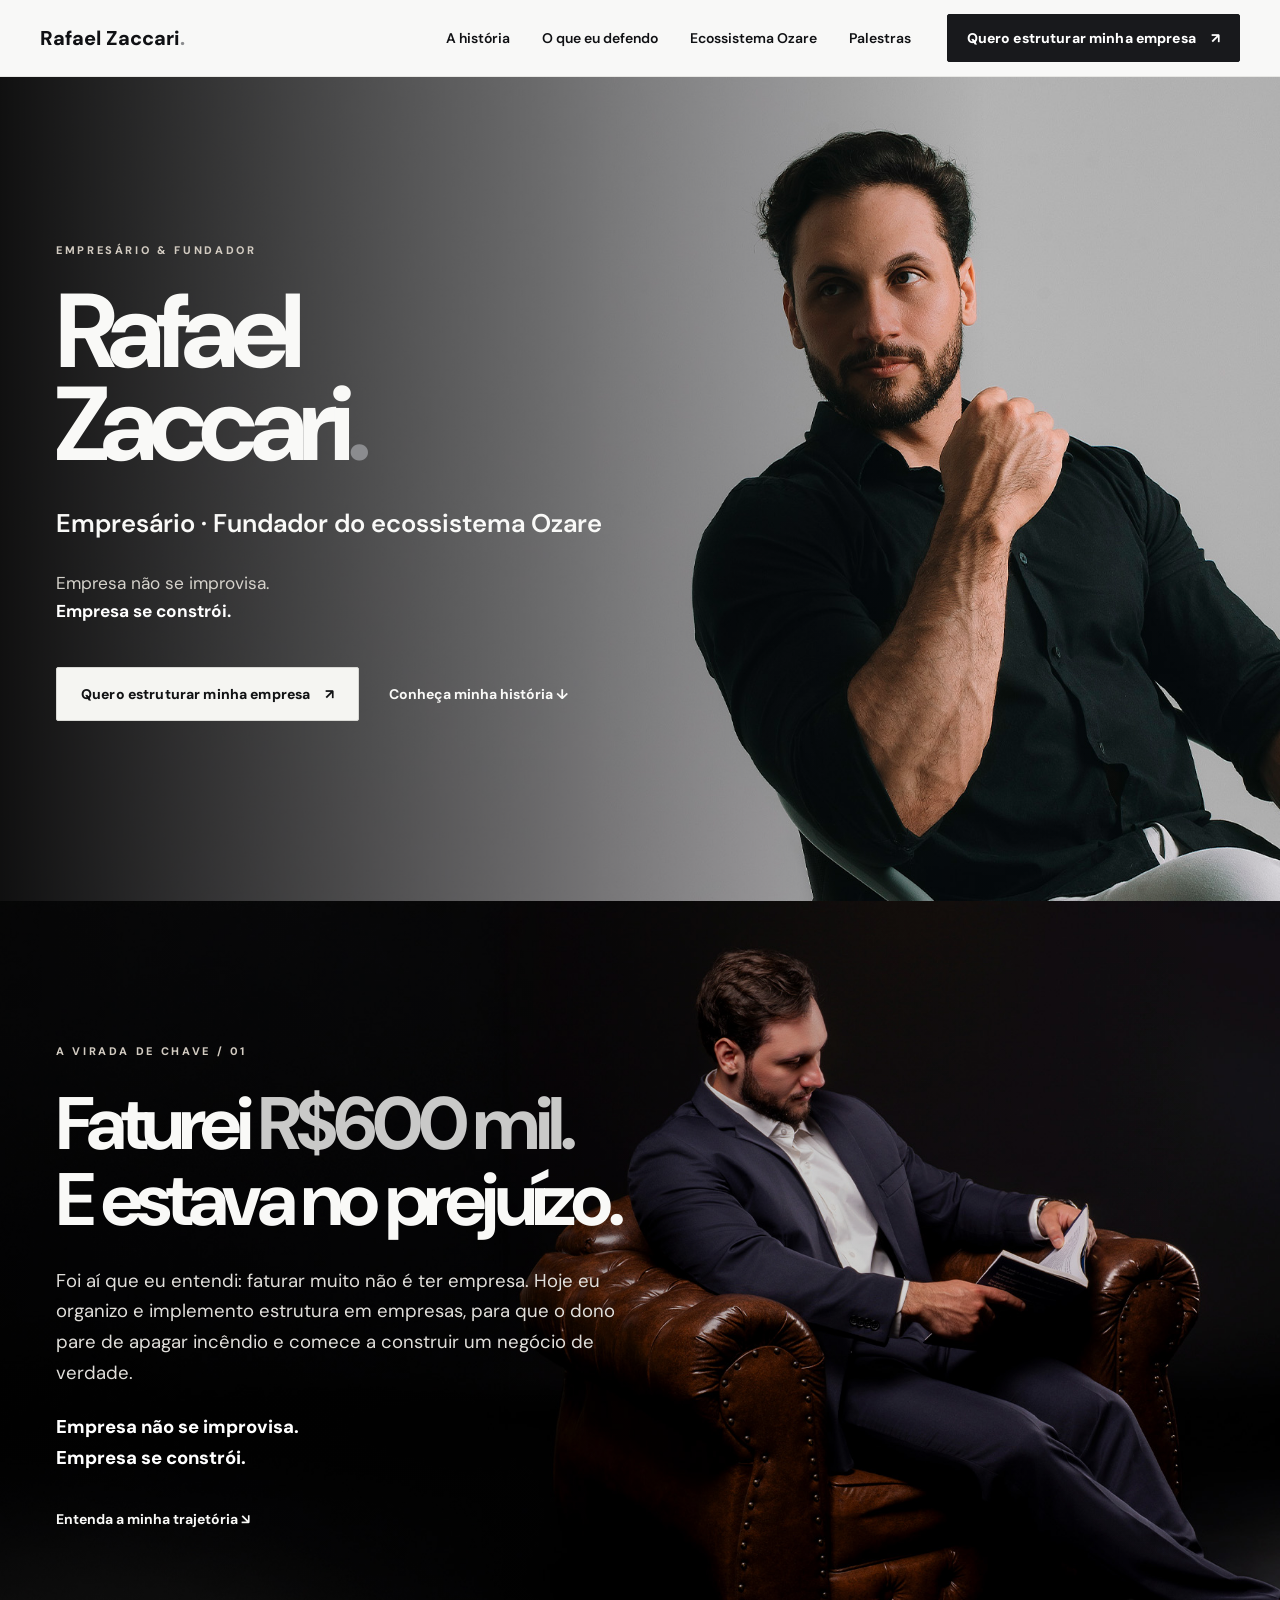
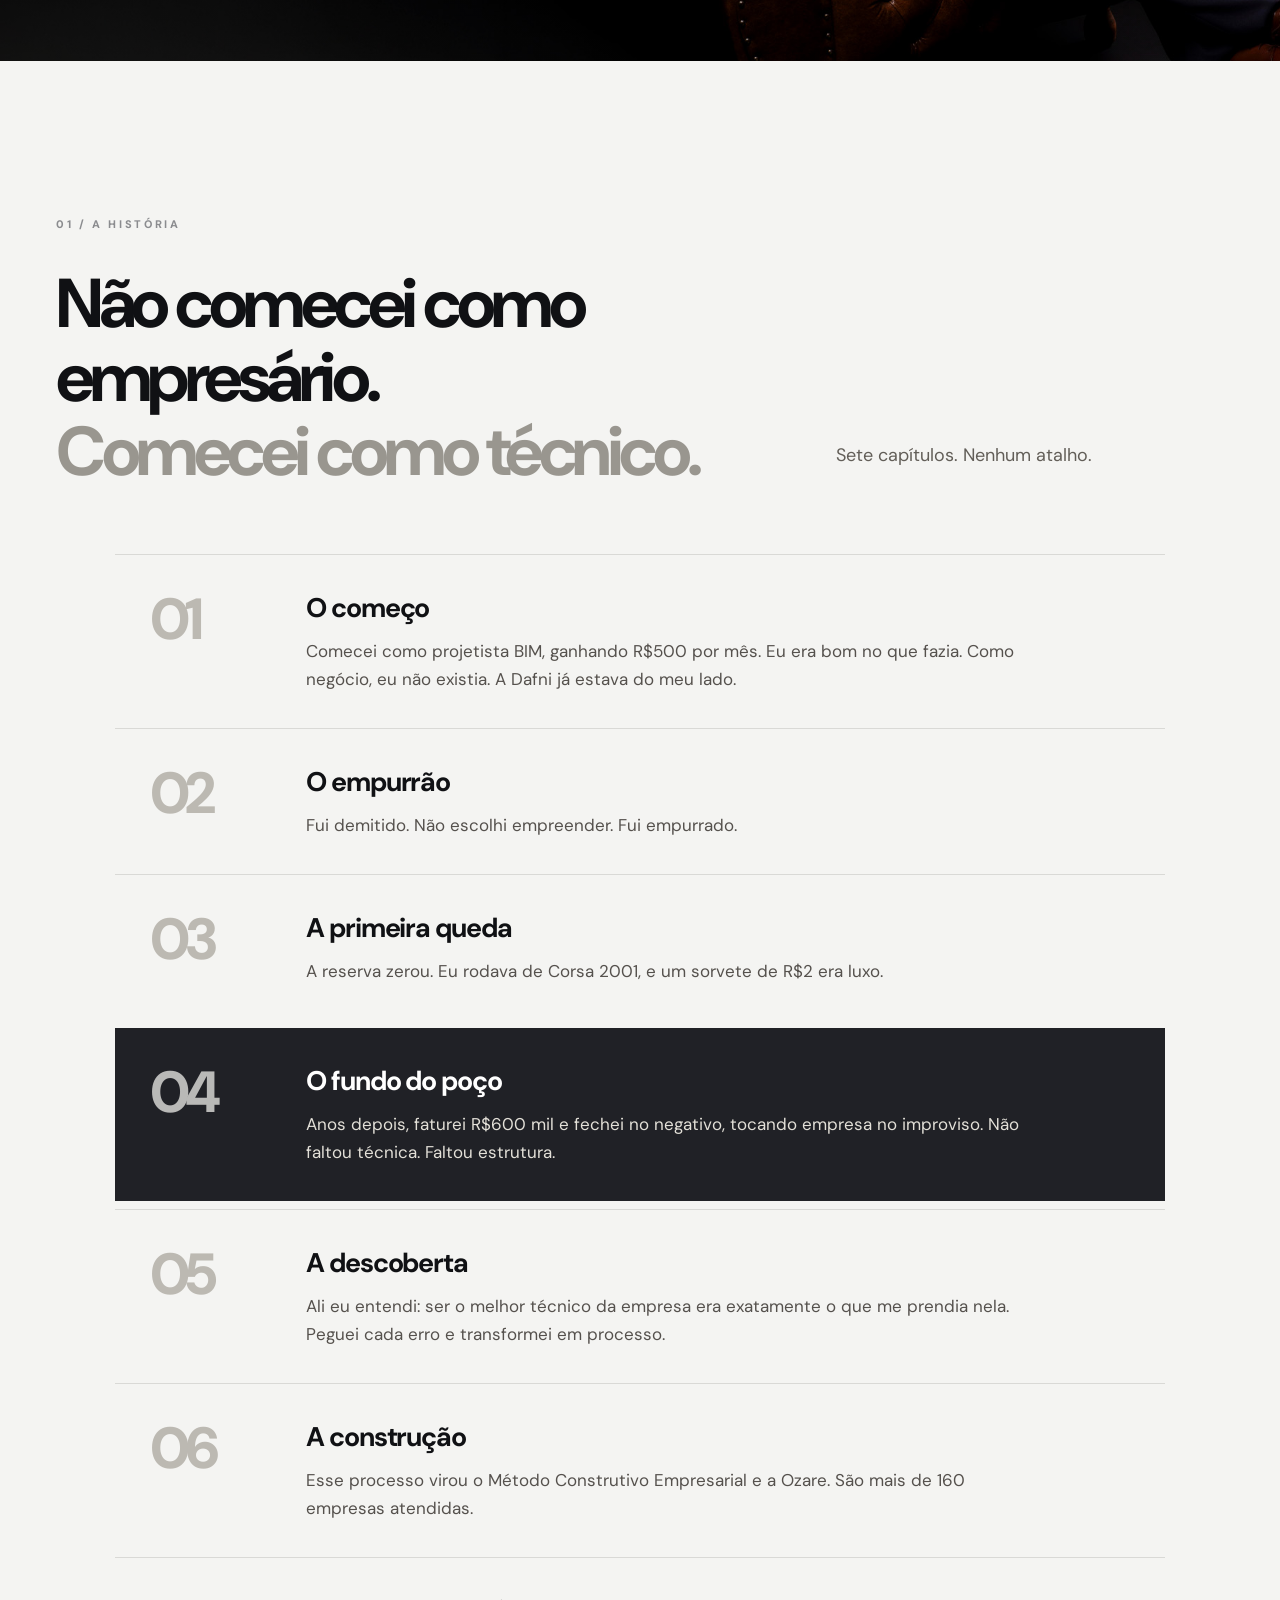
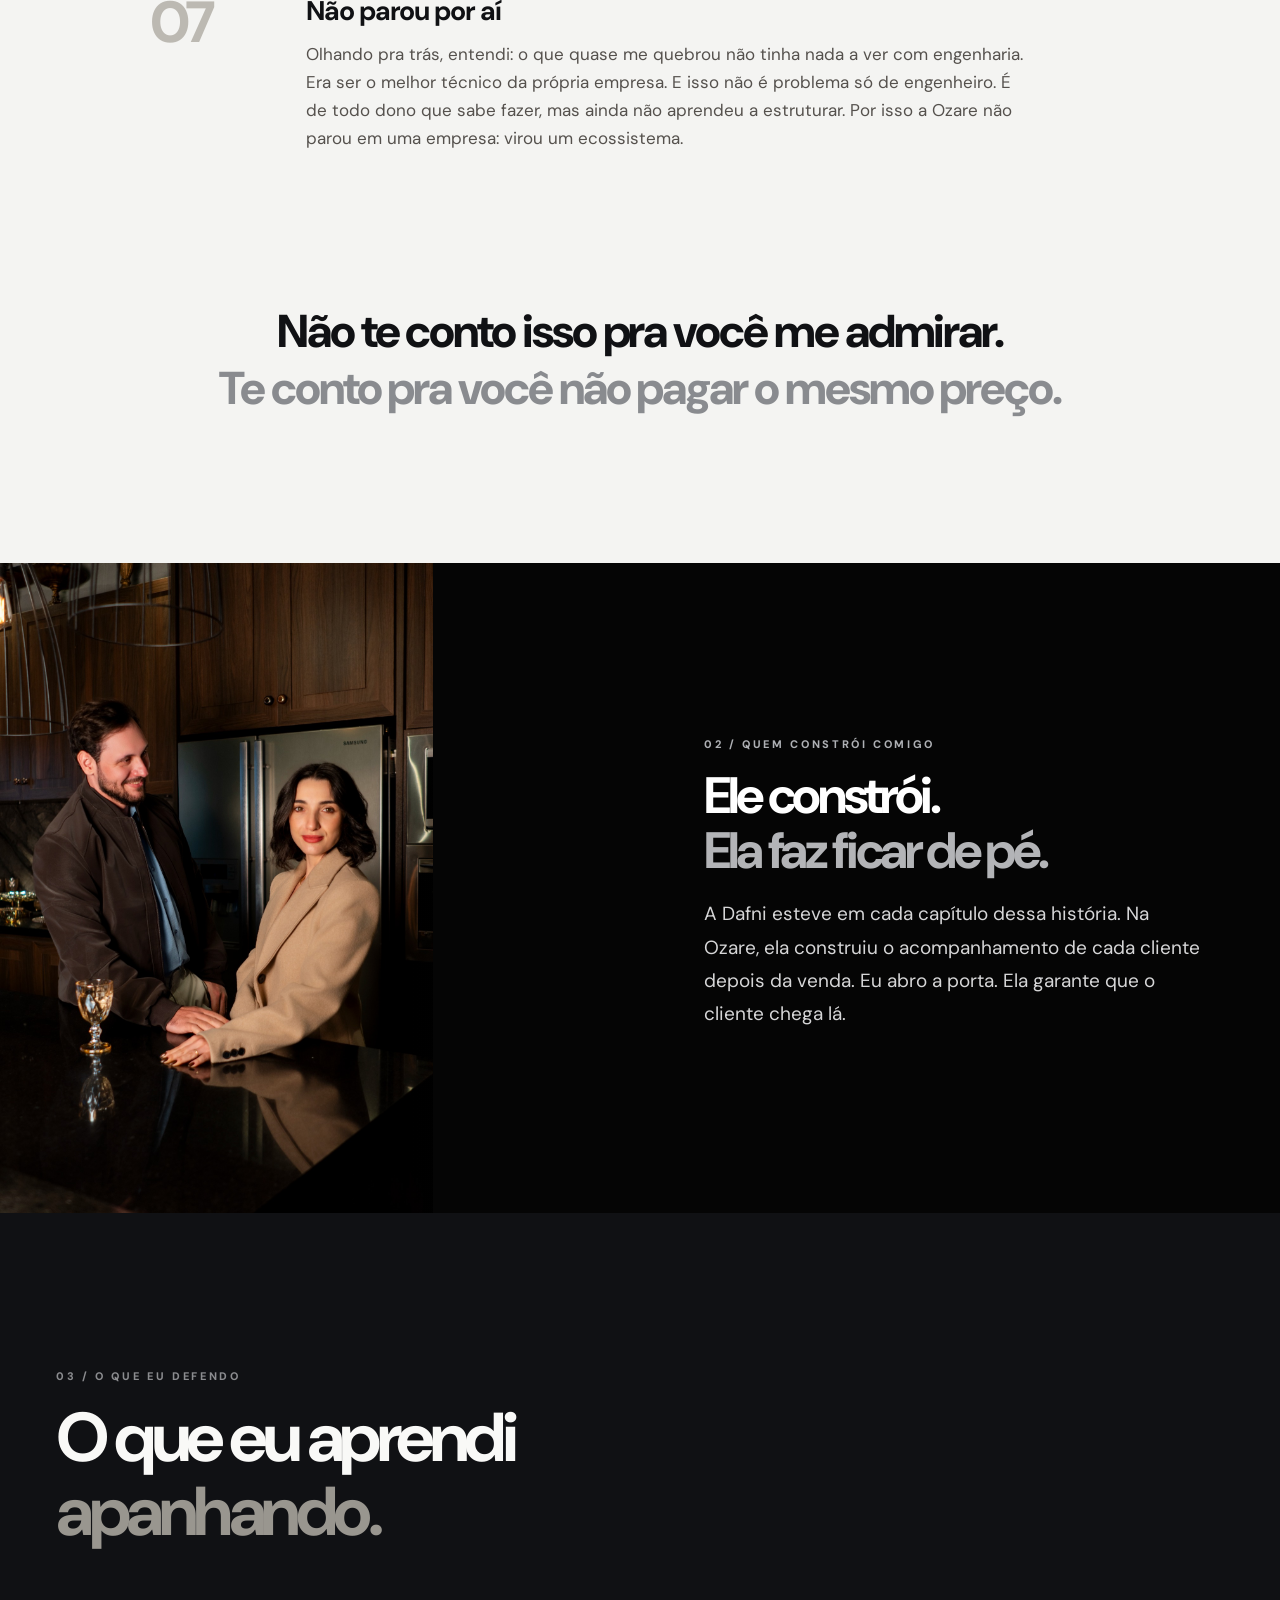
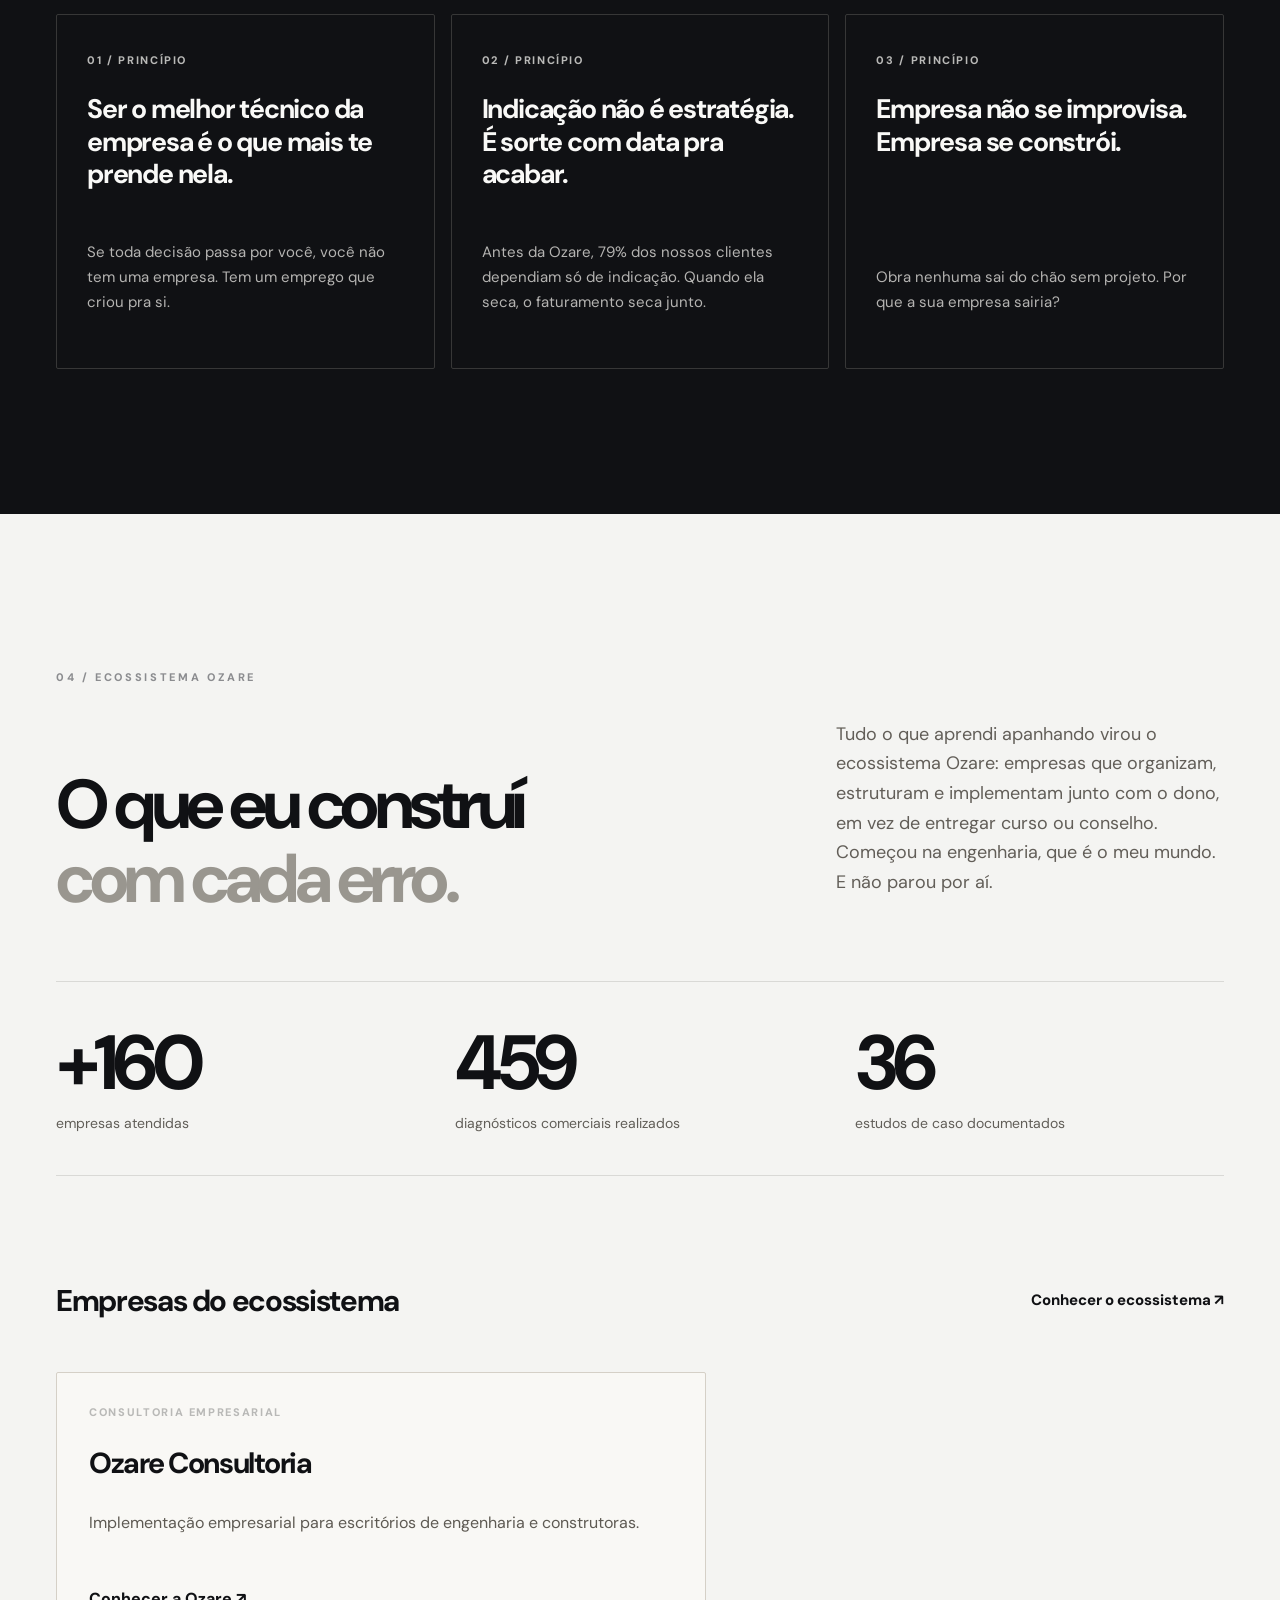
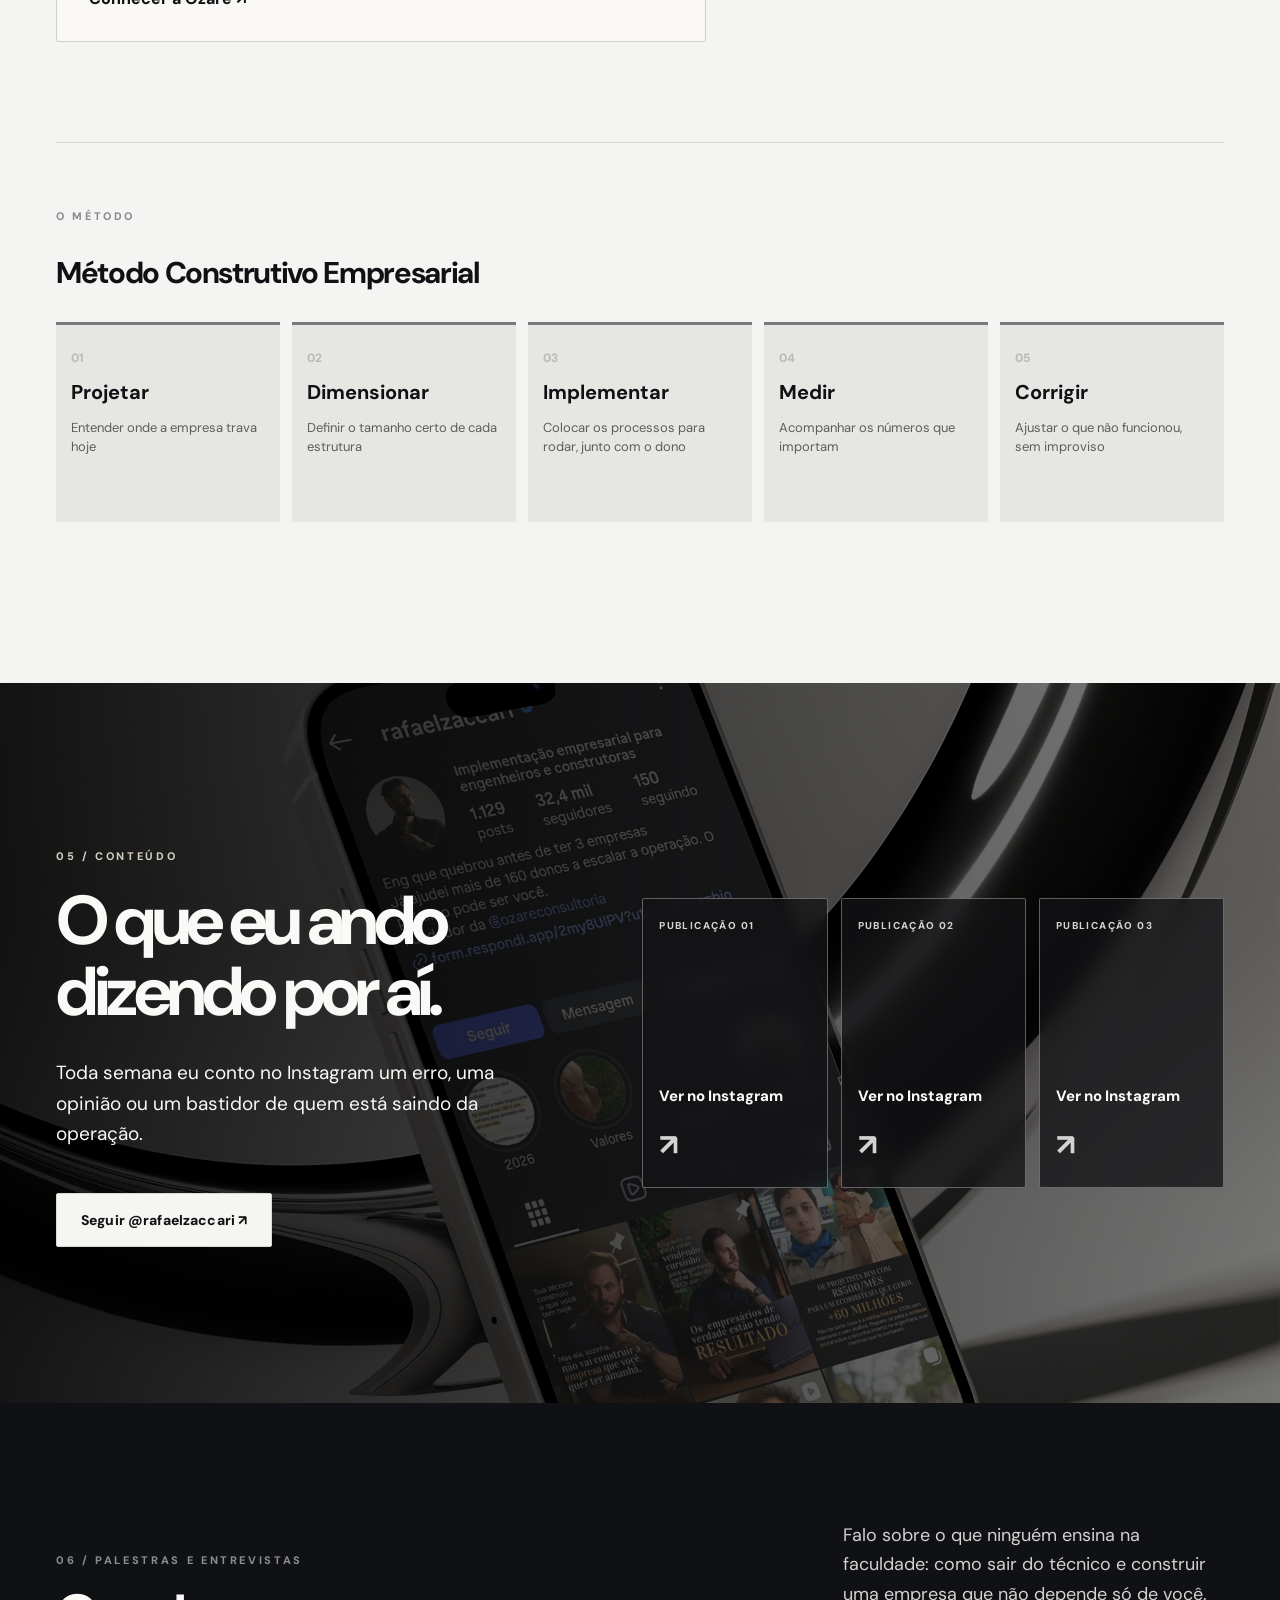
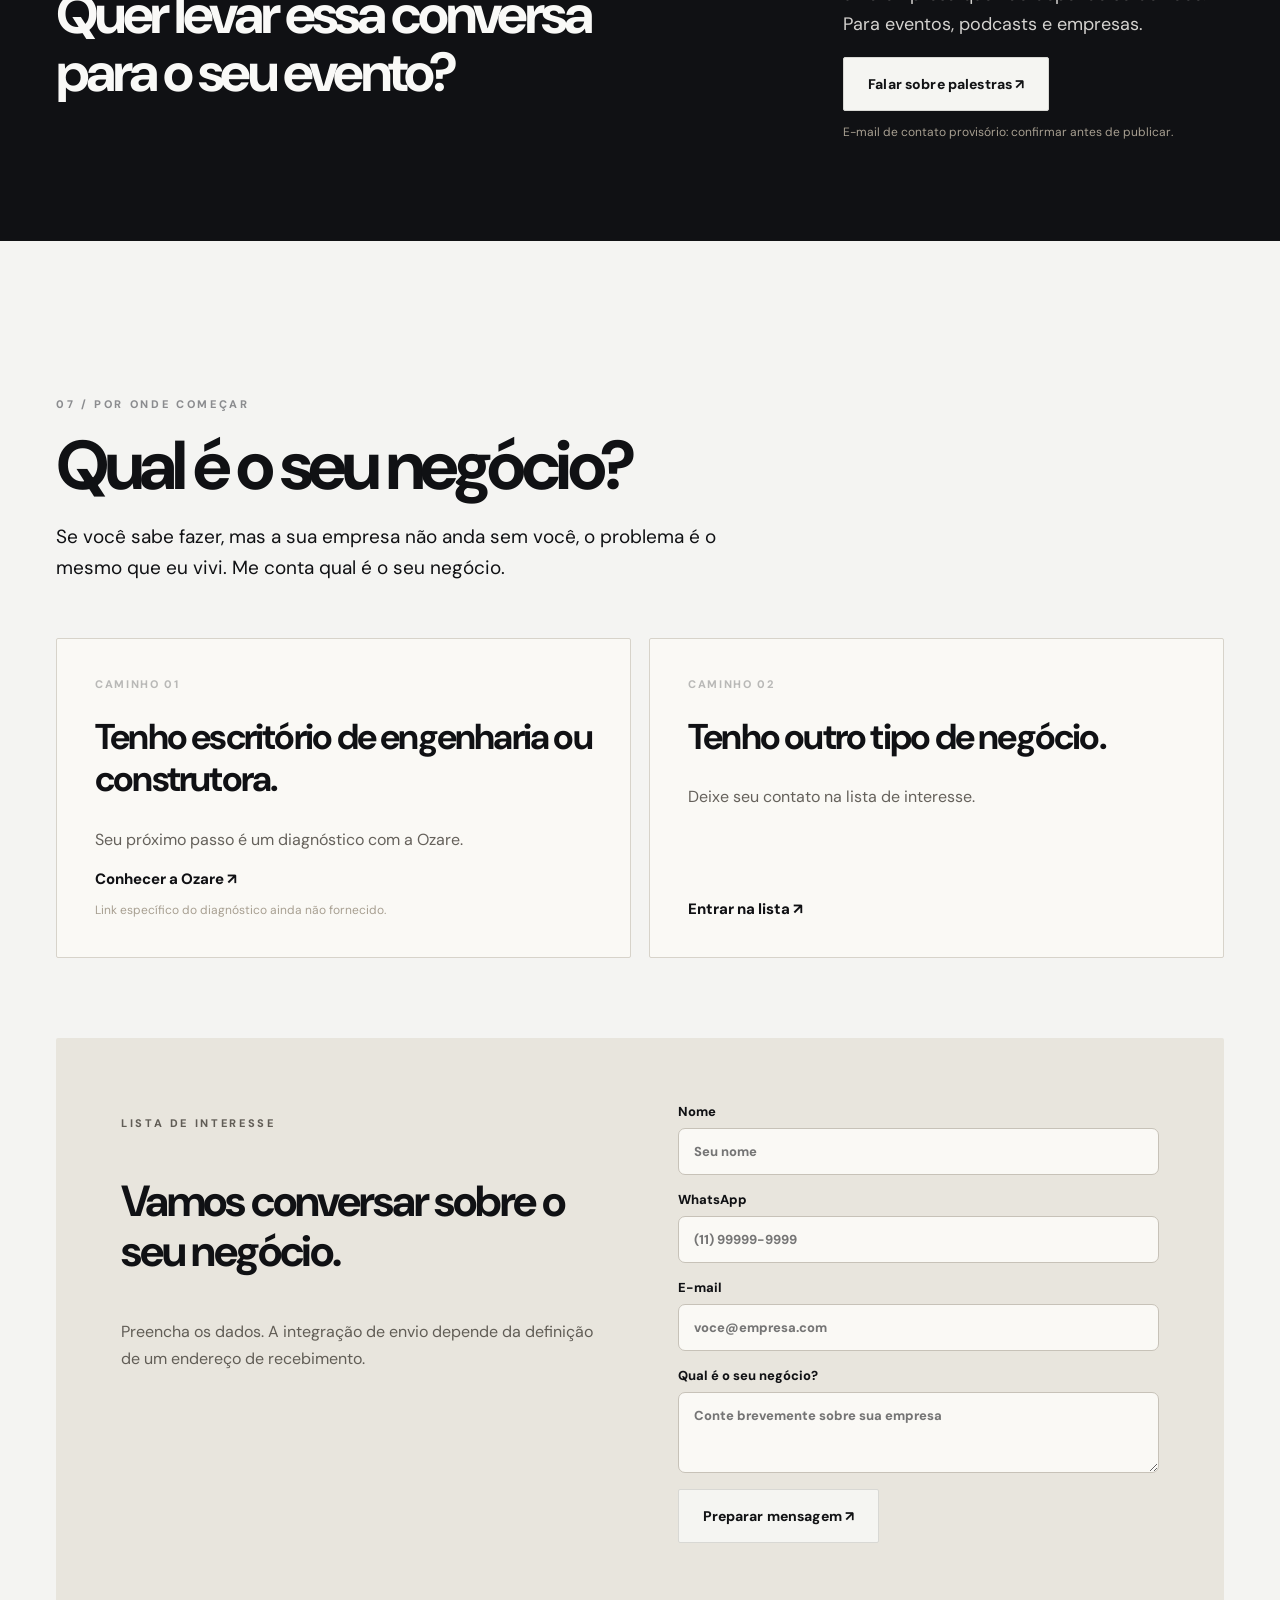
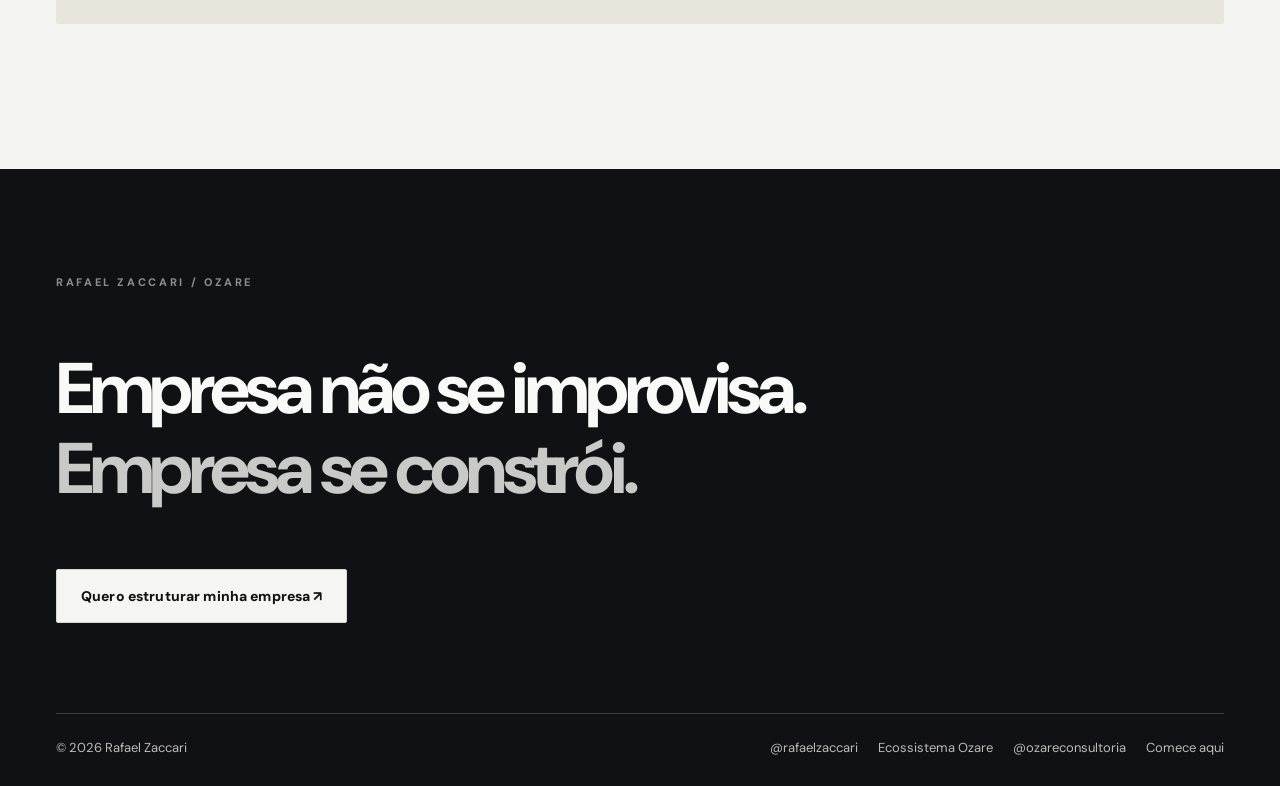
==== commit d64f54d7: "Add files via upload" ====
--- a/index.html
+++ b/index.html
@@ -1 +1,22 @@
-<!doctype html><html lang="pt-BR"><head><meta charset="utf-8"><meta name="viewport" content="width=device-width,initial-scale=1"><meta name="theme-color" content="#111113"><link rel="stylesheet" href="/styles.css"><link rel="icon" href="/favicon.svg" type="image/svg+xml"><title>Comece aqui | Rafael Zaccari</title><meta name="description" content="Descubra por onde começar a estruturar sua empresa. Rafael Zaccari, fundador do ecossistema Ozare."></head><body class="start-page"><main class="start-wrap"><a class="start-brand" href="/">Rafael Zaccari<span class="gold-dot">.</span></a><div class="start-image" role="img" aria-label="Retrato de Rafael Zaccari"></div><p class="eyebrow gold">COMECE POR AQUI</p><h1>Faturei <em>R$600 mil.</em><br>E estava no prejuízo.</h1><p>Fui projetista de R$500 por mês, fui demitido, zerei a reserva e, anos depois, faturei R$600 mil e fechei no negativo. Transformei cada erro em método. Hoje, com a Ozare, são mais de 160 empresas atendidas.</p><h2>Qual é o seu negócio?</h2><a class="button full" href="https://ozare.com.br">Tenho escritório de engenharia ou construtora ↗</a><p class="start-notice">O link específico do diagnóstico ainda precisa ser confirmado.</p><a class="start-alt" href="/#interesse">Tenho outro tipo de negócio → Lista de interesse</a><a class="start-back" href="/#historia">Quero conhecer a história completa ↗</a></main></body></html>+<!doctype html><html lang="pt-BR"><head><meta charset="utf-8"><meta name="viewport" content="width=device-width,initial-scale=1"><meta name="theme-color" content="#111113"><link rel="stylesheet" href="/styles.css"><link rel="icon" href="/favicon.svg" type="image/svg+xml"><title>Rafael Zaccari | Empresário e fundador do ecossistema Ozare</title><meta name="description" content="Rafael Zaccari, fundador do ecossistema Ozare. Faturei R$600 mil e estava no prejuízo. Hoje ajudo empresários a estruturar negócios que não dependem de cada decisão do dono."><meta property="og:title" content="Rafael Zaccari — Empresa não se improvisa. Empresa se constrói."><meta property="og:description" content="Empresário e fundador do ecossistema Ozare."><meta property="og:image" content="https://rafaelzaccari.vercel.app/hero.jpg"></head><body>
+<a class="skip" href="#principal">Pular para conteúdo</a>
+<header class="site-header"><div class="header-inner"><a class="wordmark" href="/#inicio">Rafael Zaccari<span class="gold-dot">.</span></a><nav class="desktop-nav" aria-label="Menu principal"><a href="/#historia">A história</a><a href="/#defendo">O que eu defendo</a><a href="/#ecossistema">Ecossistema Ozare</a><a href="/#palestras">Palestras</a></nav><a class="button button-small header-cta" href="/#negocio">Quero estruturar minha empresa <span aria-hidden="true">↗</span></a><button class="menu-toggle" aria-label="Abrir menu" aria-expanded="false" aria-controls="mobile-menu"><span></span><span></span></button></div><nav id="mobile-menu" class="mobile-nav" aria-label="Menu móvel" hidden><a href="/#historia">A história</a><a href="/#defendo">O que eu defendo</a><a href="/#ecossistema">Ecossistema Ozare</a><a href="/#palestras">Palestras</a></nav></header>
+<main id="principal">
+<section class="hero-photo" id="inicio" aria-labelledby="hero-title"><div class="container hero-inner"><div class="hero-text"><p class="eyebrow light">EMPRESÁRIO & FUNDADOR</p><h1 id="hero-title">Rafael<br>Zaccari<span class="gold-dot">.</span></h1><p class="hero-role">Empresário · Fundador do ecossistema Ozare</p><p class="hero-motto">Empresa não se improvisa.<br><strong>Empresa se constrói.</strong></p><div class="actions"><a class="button" href="#negocio">Quero estruturar minha empresa <span aria-hidden="true">↗</span></a><a class="text-action" href="#faturamento">Conheça minha história <span aria-hidden="true">↓</span></a></div></div></div></section>
+<section class="revenue-photo" id="faturamento" aria-labelledby="revenue-title"><div class="container revenue-inner"><div class="revenue-copy"><p class="eyebrow light">A VIRADA DE CHAVE / 01</p><h2 id="revenue-title">Faturei <em>R$600 mil.</em><br>E estava no prejuízo.</h2><p>Foi aí que eu entendi: faturar muito não é ter empresa. Hoje eu organizo e implemento estrutura em empresas, para que o dono pare de apagar incêndio e comece a construir um negócio de verdade.</p><p class="revenue-tagline">Empresa não se improvisa.<br>Empresa se constrói.</p><a class="text-action" href="#historia">Entenda a minha trajetória <span aria-hidden="true">↘</span></a></div></div></section>
+<section class="section story" id="historia"><div class="container"><p class="eyebrow gold">01 / A HISTÓRIA</p><div class="section-head"><h2>Não comecei como empresário.<br><span>Comecei como técnico.</span></h2><p>Sete capítulos. Nenhum atalho.</p></div><div class="timeline">
+<article class="chapter"><span class="chapter-no">01</span><div><h3>O começo</h3><p>Comecei como projetista BIM, ganhando R$500 por mês. Eu era bom no que fazia. Como negócio, eu não existia. A Dafni já estava do meu lado.</p></div></article>
+<article class="chapter"><span class="chapter-no">02</span><div><h3>O empurrão</h3><p>Fui demitido. Não escolhi empreender. Fui empurrado.</p></div></article>
+<article class="chapter"><span class="chapter-no">03</span><div><h3>A primeira queda</h3><p>A reserva zerou. Eu rodava de Corsa 2001, e um sorvete de R$2 era luxo.</p></div></article>
+<article class="chapter featured"><span class="chapter-no">04</span><div><h3>O fundo do poço</h3><p>Anos depois, faturei R$600 mil e fechei no negativo, tocando empresa no improviso. Não faltou técnica. Faltou estrutura.</p></div></article>
+<article class="chapter"><span class="chapter-no">05</span><div><h3>A descoberta</h3><p>Ali eu entendi: ser o melhor técnico da empresa era exatamente o que me prendia nela. Peguei cada erro e transformei em processo.</p></div></article>
+<article class="chapter"><span class="chapter-no">06</span><div><h3>A construção</h3><p>Esse processo virou o Método Construtivo Empresarial e a Ozare. São mais de 160 empresas atendidas.</p></div></article>
+<article class="chapter"><span class="chapter-no">07</span><div><h3>Não parou por aí</h3><p>Olhando pra trás, entendi: o que quase me quebrou não tinha nada a ver com engenharia. Era ser o melhor técnico da própria empresa. E isso não é problema só de engenheiro. É de todo dono que sabe fazer, mas ainda não aprendeu a estruturar. Por isso a Ozare não parou em uma empresa: virou um ecossistema.</p></div></article>
+</div><blockquote>Não te conto isso pra você me admirar.<br><span>Te conto pra você não pagar o mesmo preço.</span></blockquote></div></section>
+<section class="duo" id="dafni"><div class="duo-photo" role="img" aria-label="Rafael e Dafni juntos em retrato profissional"></div><div class="duo-content"><p class="eyebrow gold">02 / QUEM CONSTRÓI COMIGO</p><h2>Ele constrói.<br><span>Ela faz ficar de pé.</span></h2><p>A Dafni esteve em cada capítulo dessa história. Na Ozare, ela construiu o acompanhamento de cada cliente depois da venda. Eu abro a porta. Ela garante que o cliente chega lá.</p></div></section>
+<section class="section dark-section" id="defendo"><div class="container"><p class="eyebrow gold">03 / O QUE EU DEFENDO</p><h2 class="big-heading">O que eu aprendi<br><span>apanhando.</span></h2><div class="belief-grid"><article><span>01 / PRINCÍPIO</span><h3>Ser o melhor técnico da empresa é o que mais te prende nela.</h3><p>Se toda decisão passa por você, você não tem uma empresa. Tem um emprego que criou pra si.</p></article><article><span>02 / PRINCÍPIO</span><h3>Indicação não é estratégia. É sorte com data pra acabar.</h3><p>Antes da Ozare, 79% dos nossos clientes dependiam só de indicação. Quando ela seca, o faturamento seca junto.</p></article><article><span>03 / PRINCÍPIO</span><h3>Empresa não se improvisa. Empresa se constrói.</h3><p>Obra nenhuma sai do chão sem projeto. Por que a sua empresa sairia?</p></article></div></div></section>
+<section class="section ecosystem" id="ecossistema"><div class="container"><p class="eyebrow gold">04 / ECOSSISTEMA OZARE</p><div class="section-head"><h2>O que eu construí<br><span>com cada erro.</span></h2><p>Tudo o que aprendi apanhando virou o ecossistema Ozare: empresas que organizam, estruturam e implementam junto com o dono, em vez de entregar curso ou conselho. Começou na engenharia, que é o meu mundo. E não parou por aí.</p></div><div class="metrics"><div><strong>+160</strong><span>empresas atendidas</span></div><div><strong>459</strong><span>diagnósticos comerciais realizados</span></div><div><strong>36</strong><span>estudos de caso documentados</span></div></div><div class="ecosystem-header"><h3>Empresas do ecossistema</h3><a class="inline-link" href="https://ozare.com.br" target="_blank" rel="noopener noreferrer">Conhecer o ecossistema ↗</a></div><div class="company-grid"><a class="company" href="https://www.ozare.com.br/" target="_blank" rel="noopener noreferrer" aria-label="Conhecer a Ozare Consultoria"><small>CONSULTORIA EMPRESARIAL</small><h4>Ozare Consultoria</h4><p>Implementação empresarial para escritórios de engenharia e construtoras.</p><span>Conhecer a Ozare ↗</span></a></div><div class="method"><div><p class="eyebrow gold">O MÉTODO</p><h3>Método Construtivo Empresarial</h3></div><ol><li><strong>01</strong><b>Projetar</b><span>Entender onde a empresa trava hoje</span></li><li><strong>02</strong><b>Dimensionar</b><span>Definir o tamanho certo de cada estrutura</span></li><li><strong>03</strong><b>Implementar</b><span>Colocar os processos para rodar, junto com o dono</span></li><li><strong>04</strong><b>Medir</b><span>Acompanhar os números que importam</span></li><li><strong>05</strong><b>Corrigir</b><span>Ajustar o que não funcionou, sem improviso</span></li></ol></div></div></section>
+<section class="instagram-section" id="conteudo"><div class="container instagram-inner"><div class="instagram-copy"><p class="eyebrow light">05 / CONTEÚDO</p><h2>O que eu ando<br>dizendo por aí.</h2><p>Toda semana eu conto no Instagram um erro, uma opinião ou um bastidor de quem está saindo da operação.</p><a class="button" href="https://www.instagram.com/rafaelzaccari/" target="_blank" rel="noopener noreferrer">Seguir @rafaelzaccari ↗</a></div><div class="post-grid"><a class="post-card" href="https://www.instagram.com/p/DdE_awOo5W1/" target="_blank" rel="noopener noreferrer" aria-label="Abrir publicação 1 no Instagram"><span class="post-label">PUBLICAÇÃO 01</span><span class="post-bottom">Ver no Instagram <span aria-hidden="true">↗</span></span></a><a class="post-card" href="https://www.instagram.com/p/DdCetzPG3JI/" target="_blank" rel="noopener noreferrer" aria-label="Abrir publicação 2 no Instagram"><span class="post-label">PUBLICAÇÃO 02</span><span class="post-bottom">Ver no Instagram <span aria-hidden="true">↗</span></span></a><a class="post-card" href="https://www.instagram.com/p/DccAswhm1Sl/" target="_blank" rel="noopener noreferrer" aria-label="Abrir publicação 3 no Instagram"><span class="post-label">PUBLICAÇÃO 03</span><span class="post-bottom">Ver no Instagram <span aria-hidden="true">↗</span></span></a></div></div></section>
+<section class="talk dark-section" id="palestras"><div class="container talk-inner"><div><p class="eyebrow gold">06 / PALESTRAS E ENTREVISTAS</p><h2>Quer levar essa conversa<br>para o seu evento?</h2></div><div><p>Falo sobre o que ninguém ensina na faculdade: como sair do técnico e construir uma empresa que não depende só de você. Para eventos, podcasts e empresas.</p><a class="button" href="mailto:contato@rafaelzaccari.com.br?subject=Convite%20para%20palestra">Falar sobre palestras ↗</a><small class="notice">E-mail de contato provisório: confirmar antes de publicar.</small></div></div></section>
+<section class="section choose" id="negocio"><div class="container"><p class="eyebrow gold">07 / POR ONDE COMEÇAR</p><h2>Qual é o seu negócio?</h2><p class="choose-lead">Se você sabe fazer, mas a sua empresa não anda sem você, o problema é o mesmo que eu vivi. Me conta qual é o seu negócio.</p><div class="choice-grid"><div class="choice-card"><small>CAMINHO 01</small><h3>Tenho escritório de engenharia ou construtora.</h3><p>Seu próximo passo é um diagnóstico com a Ozare.</p><a class="inline-link" href="https://ozare.com.br" target="_blank" rel="noopener noreferrer">Conhecer a Ozare ↗</a><span class="notice">Link específico do diagnóstico ainda não fornecido.</span></div><a class="choice-card" href="#interesse"><small>CAMINHO 02</small><h3>Tenho outro tipo de negócio.</h3><p>Deixe seu contato na lista de interesse.</p><span class="inline-link">Entrar na lista ↗</span></a></div><div class="interest-panel" id="interesse"><div><p class="eyebrow gold">LISTA DE INTERESSE</p><h3>Vamos conversar sobre o seu negócio.</h3><p>Preencha os dados. A integração de envio depende da definição de um endereço de recebimento.</p></div><form id="interest-form"><label>Nome<input name="nome" autocomplete="name" required placeholder="Seu nome"></label><label>WhatsApp<input name="whatsapp" type="tel" autocomplete="tel" required placeholder="(11) 99999-9999"></label><label>E-mail<input name="email" type="email" autocomplete="email" required placeholder="voce@empresa.com"></label><label>Qual é o seu negócio?<textarea name="negocio" required rows="3" placeholder="Conte brevemente sobre sua empresa"></textarea></label><button class="button" type="submit">Preparar mensagem ↗</button><p id="form-feedback" class="form-feedback" role="status" aria-live="polite"></p></form></div></div></section>
+</main><footer class="footer dark-section"><div class="container"><p class="eyebrow gold">RAFAEL ZACCARI / OZARE</p><h2>Empresa não se improvisa.<br><span>Empresa se constrói.</span></h2><a class="button" href="#negocio">Quero estruturar minha empresa ↗</a><div class="footer-bottom"><span>© 2026 Rafael Zaccari</span><div><a href="https://instagram.com/rafaelzaccari" target="_blank" rel="noopener noreferrer">@rafaelzaccari</a><a href="https://ozare.com.br" target="_blank" rel="noopener noreferrer">Ecossistema Ozare</a><a href="https://instagram.com/ozareconsultoria" target="_blank" rel="noopener noreferrer">@ozareconsultoria</a><a href="/comece/">Comece aqui</a></div></div></div></footer><script src="/script.js"></script></body></html>
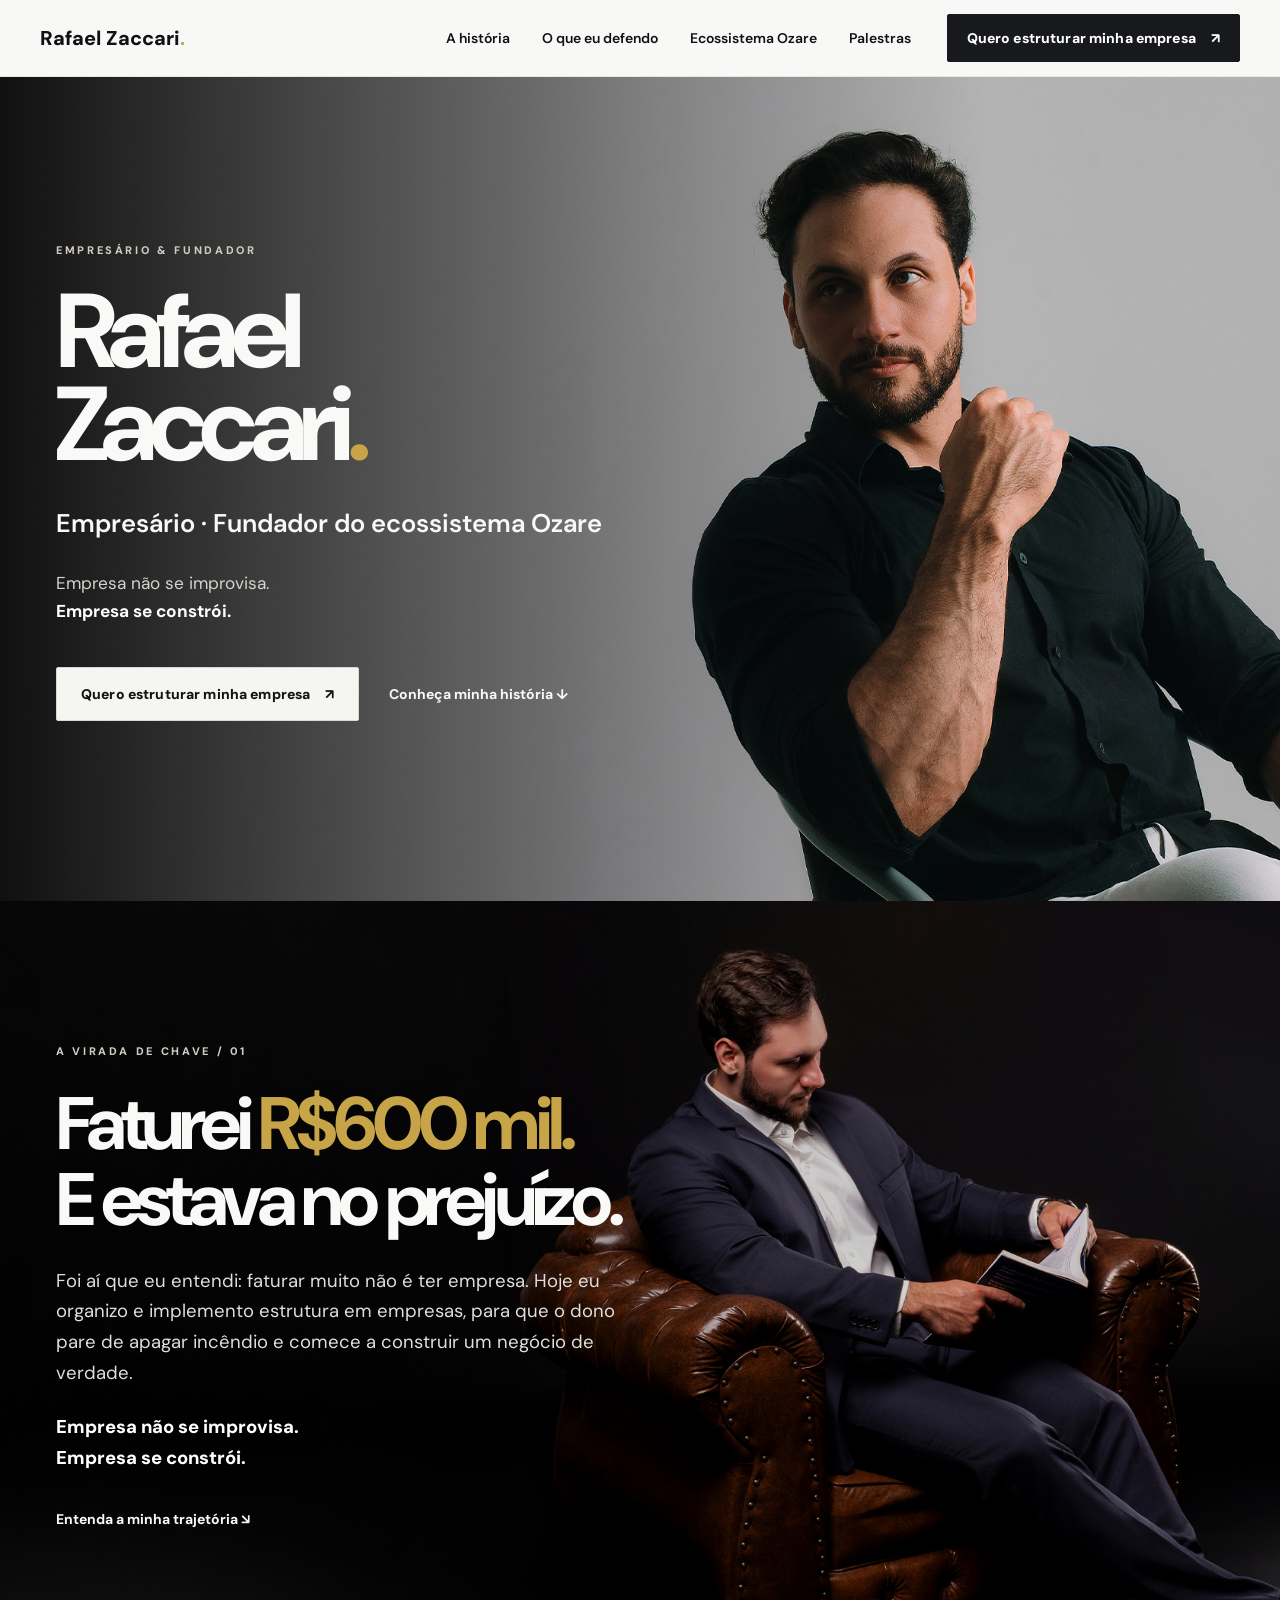
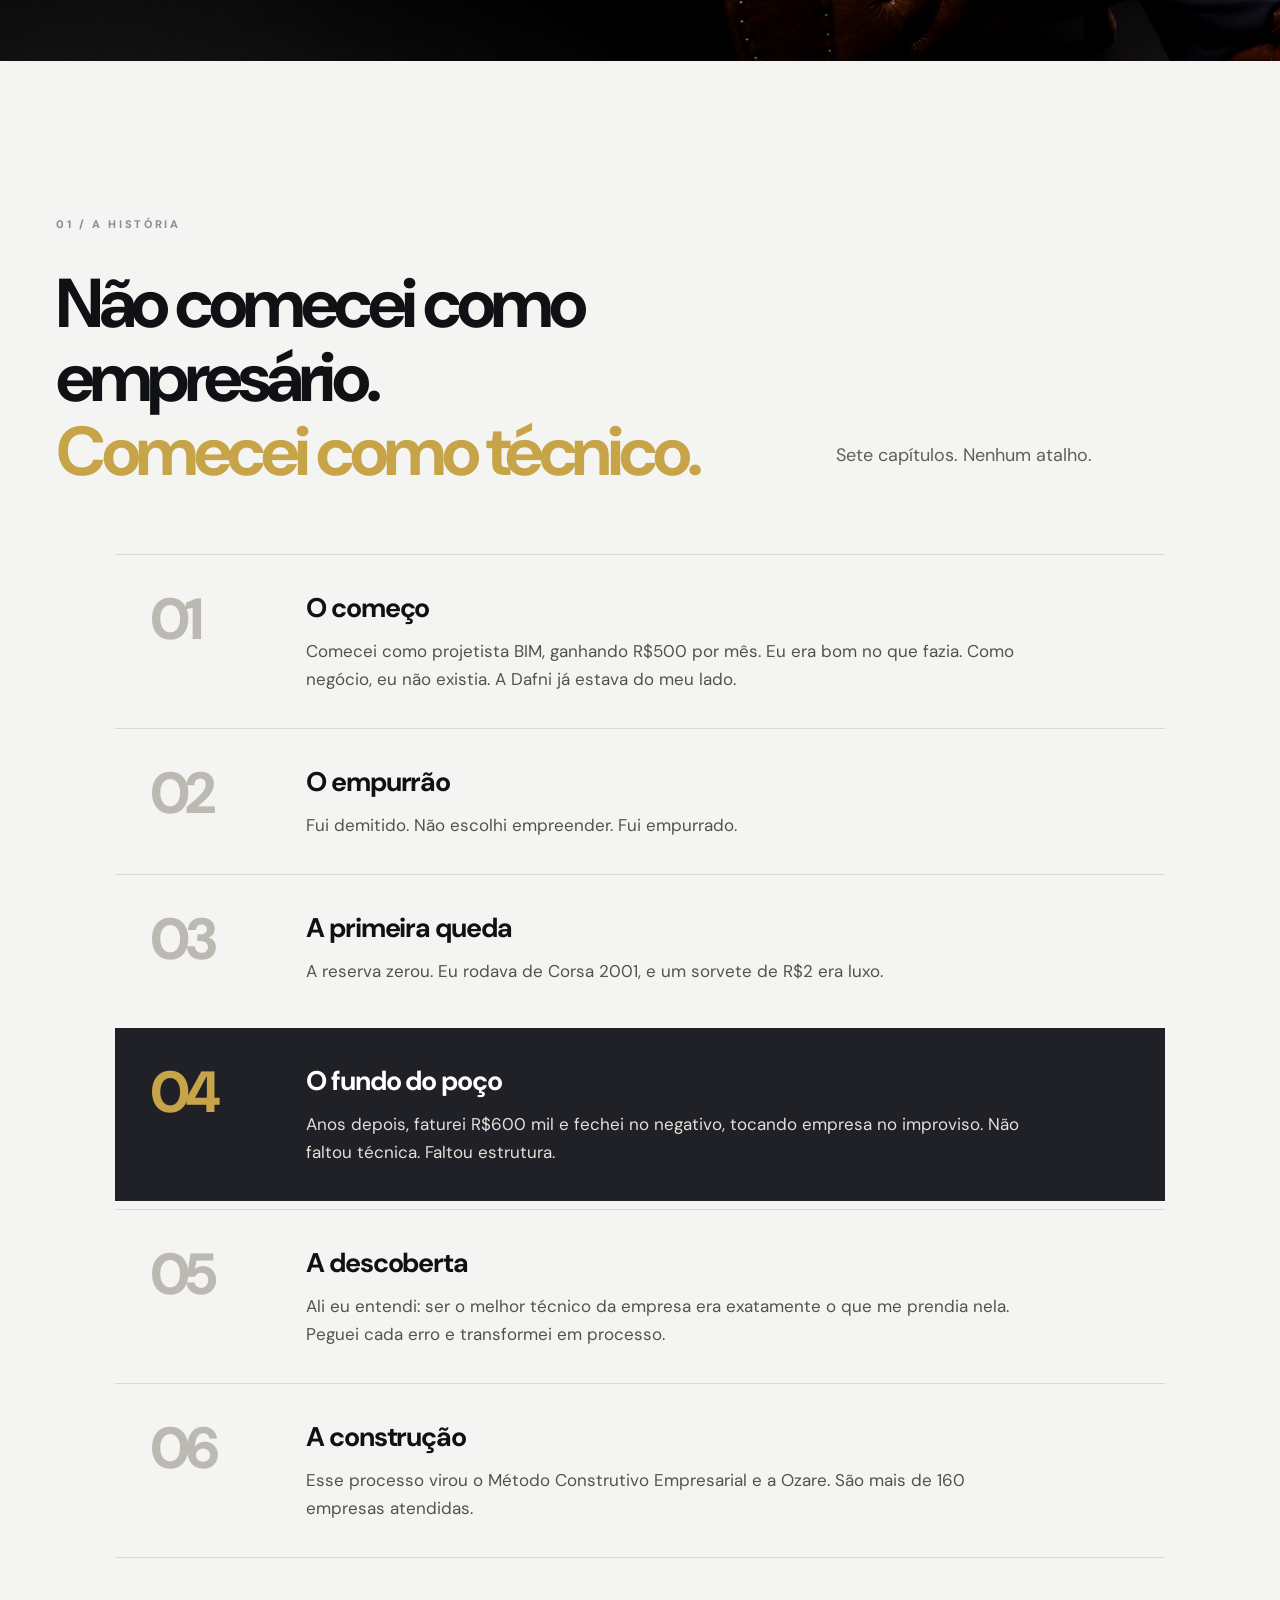
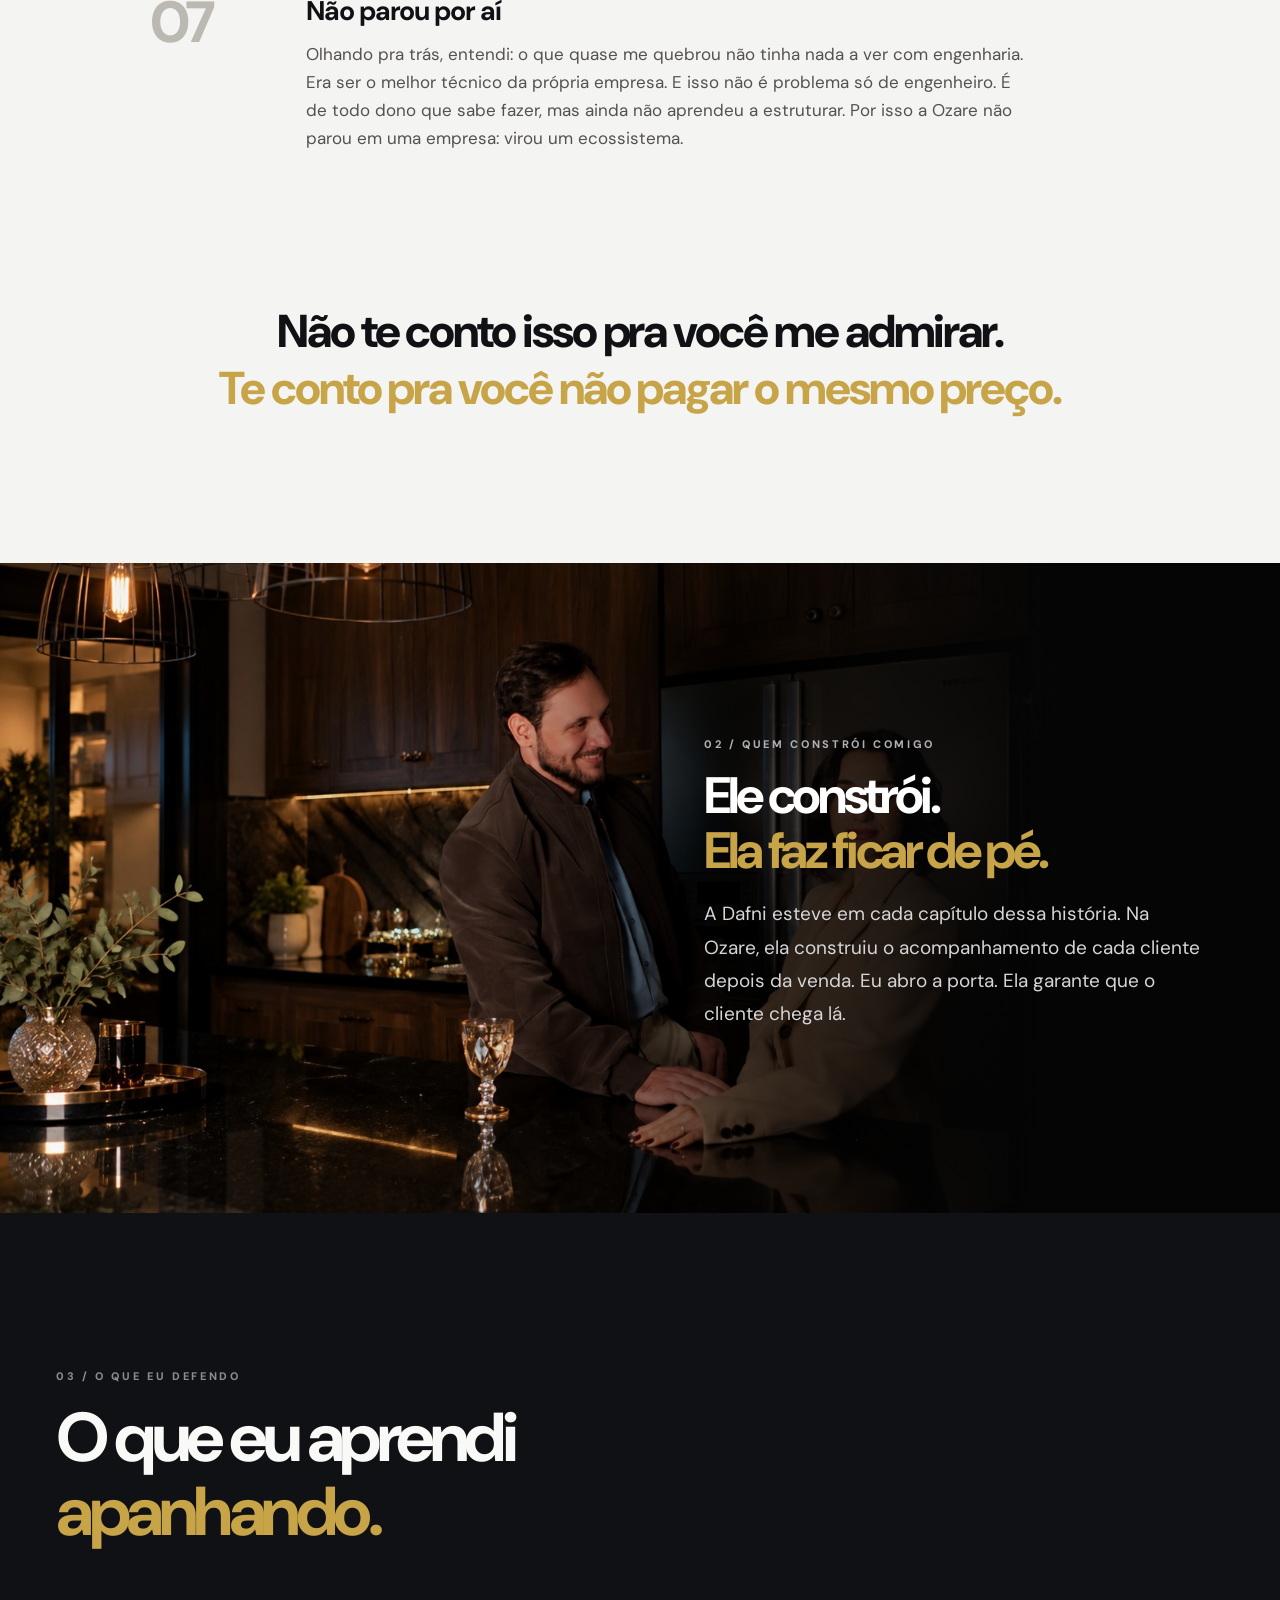
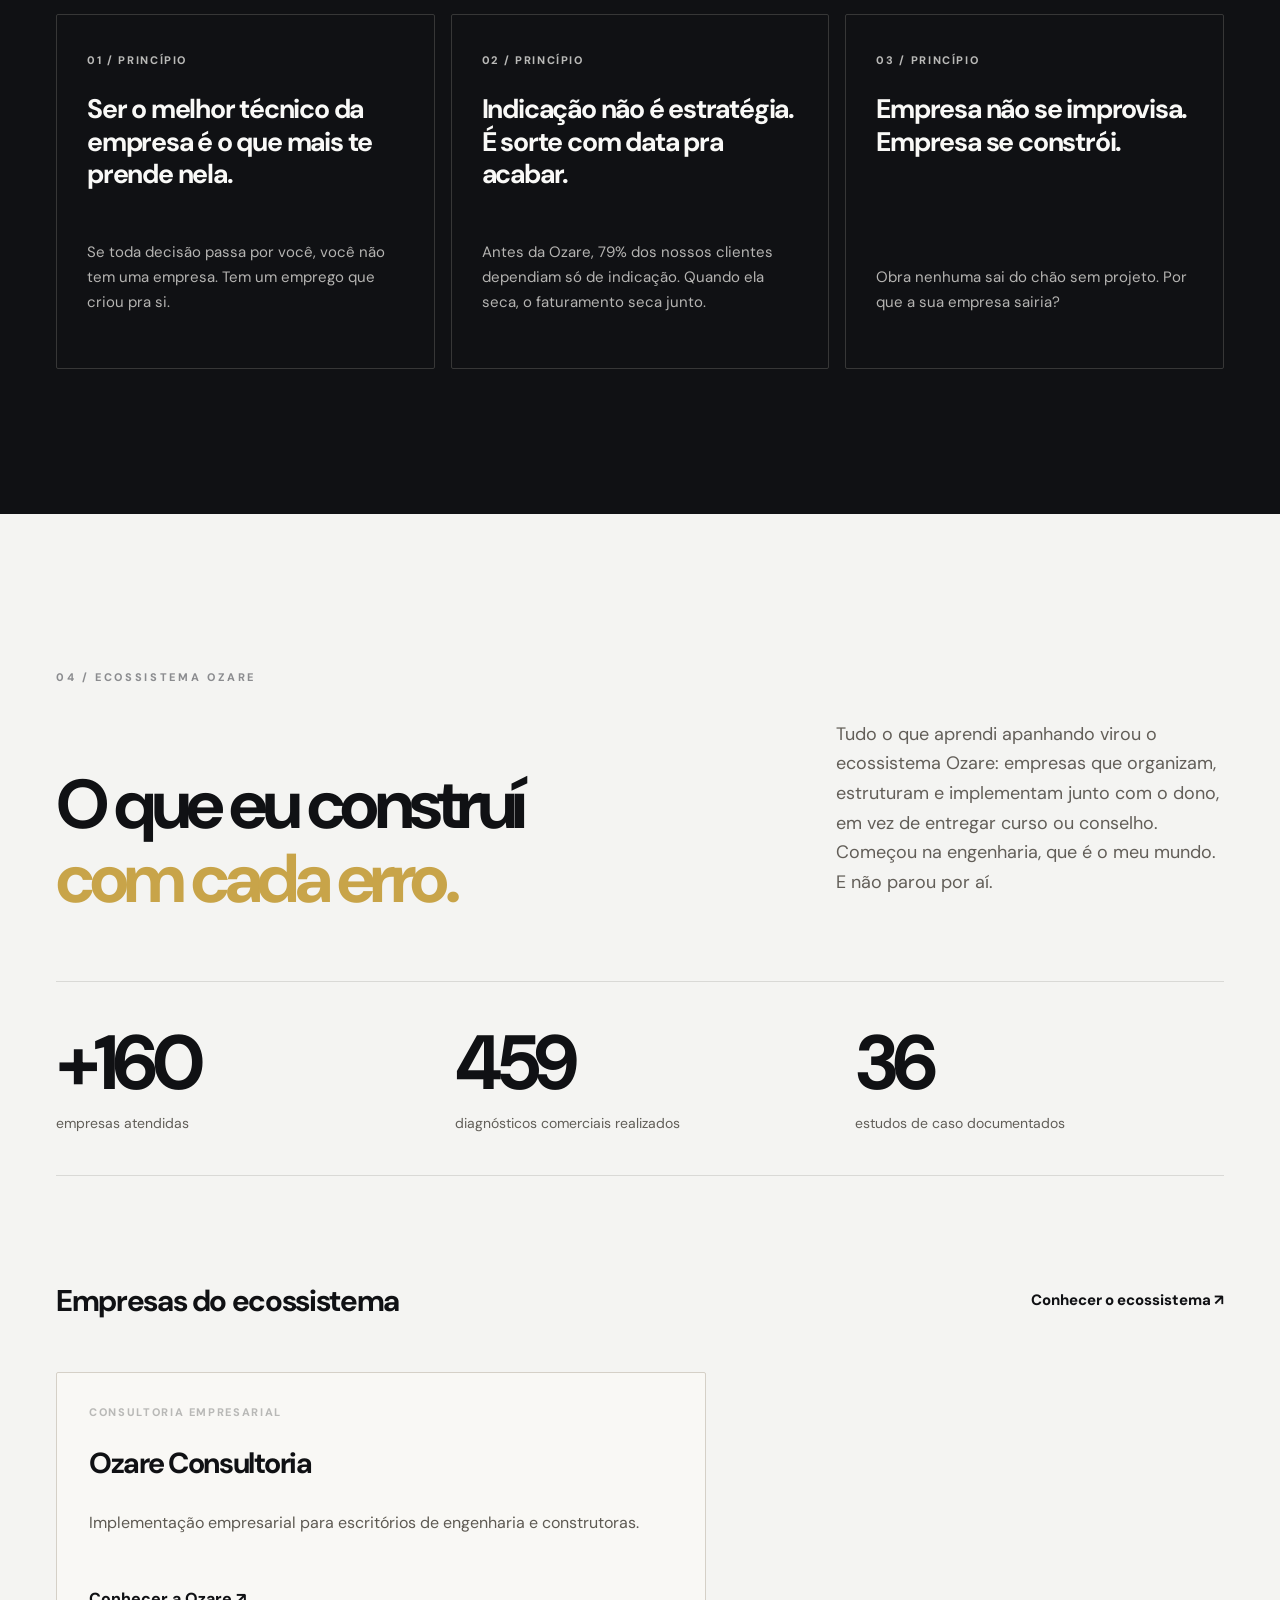
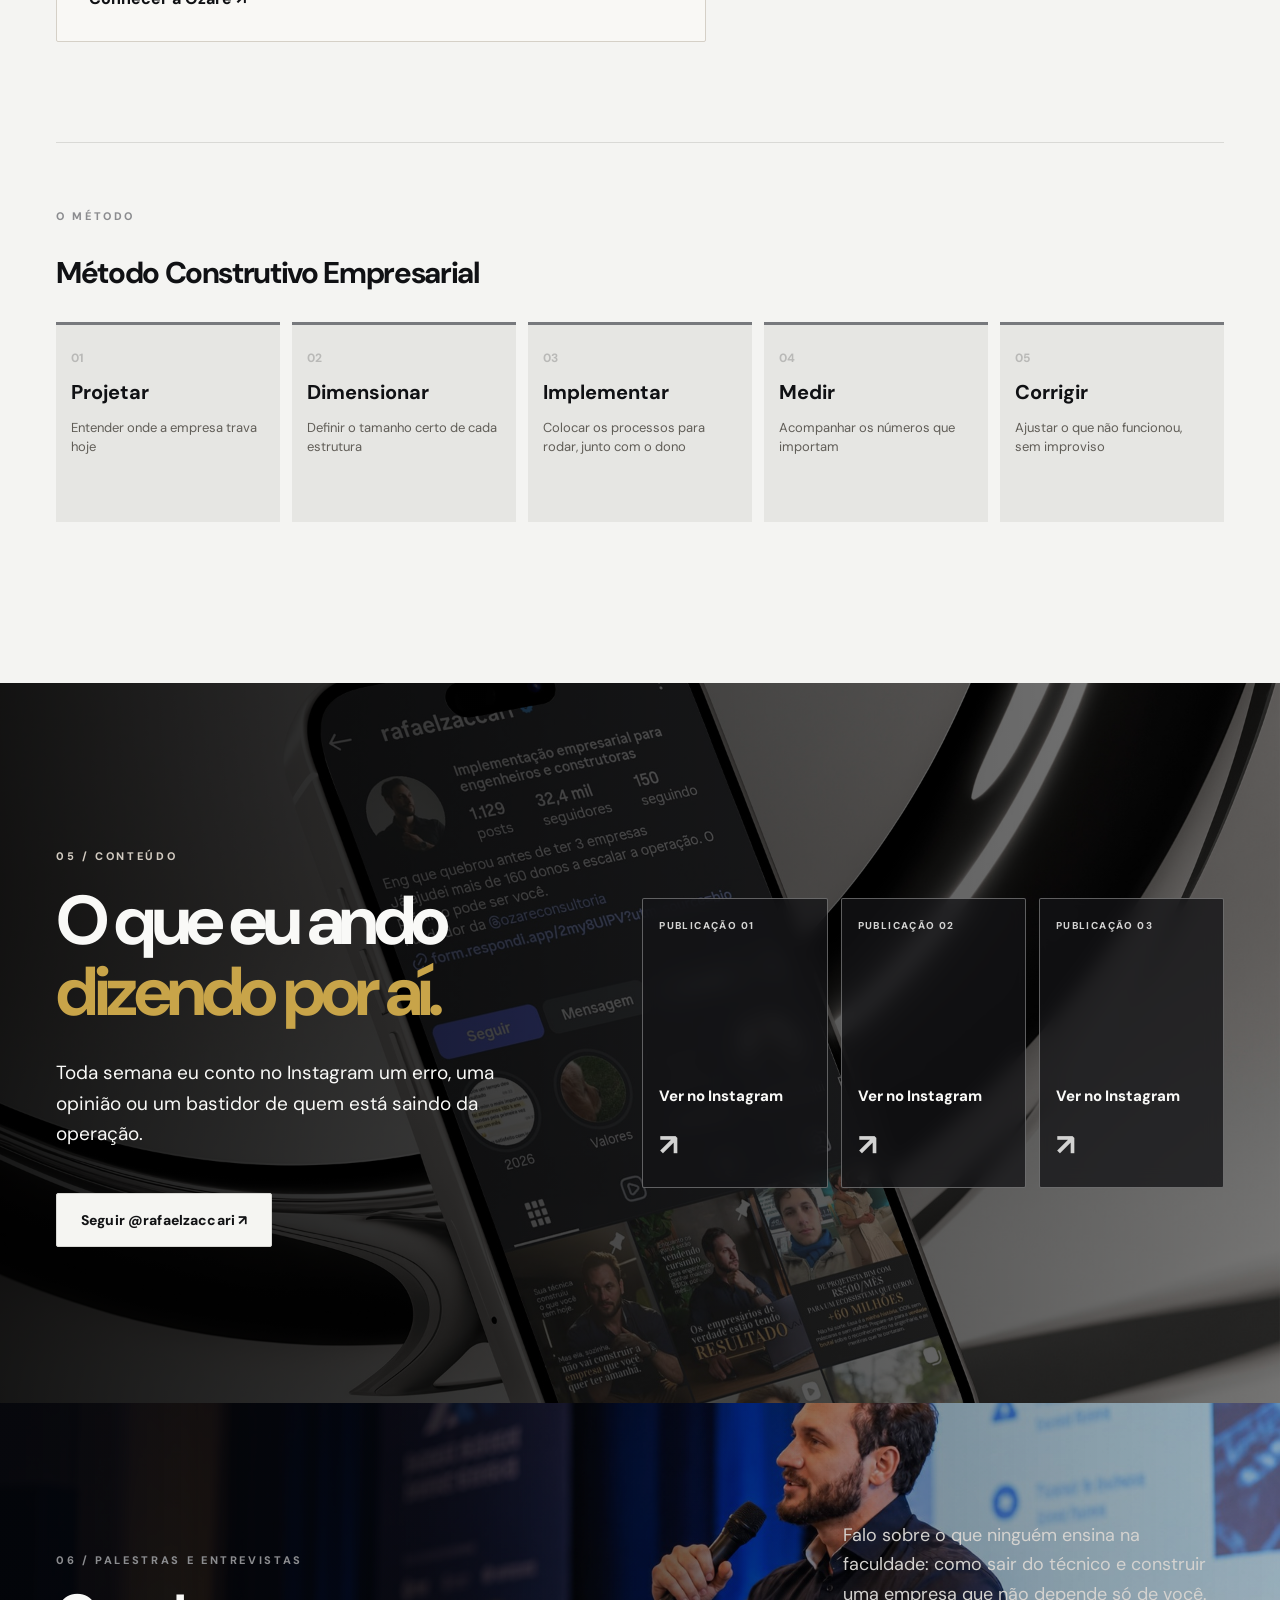
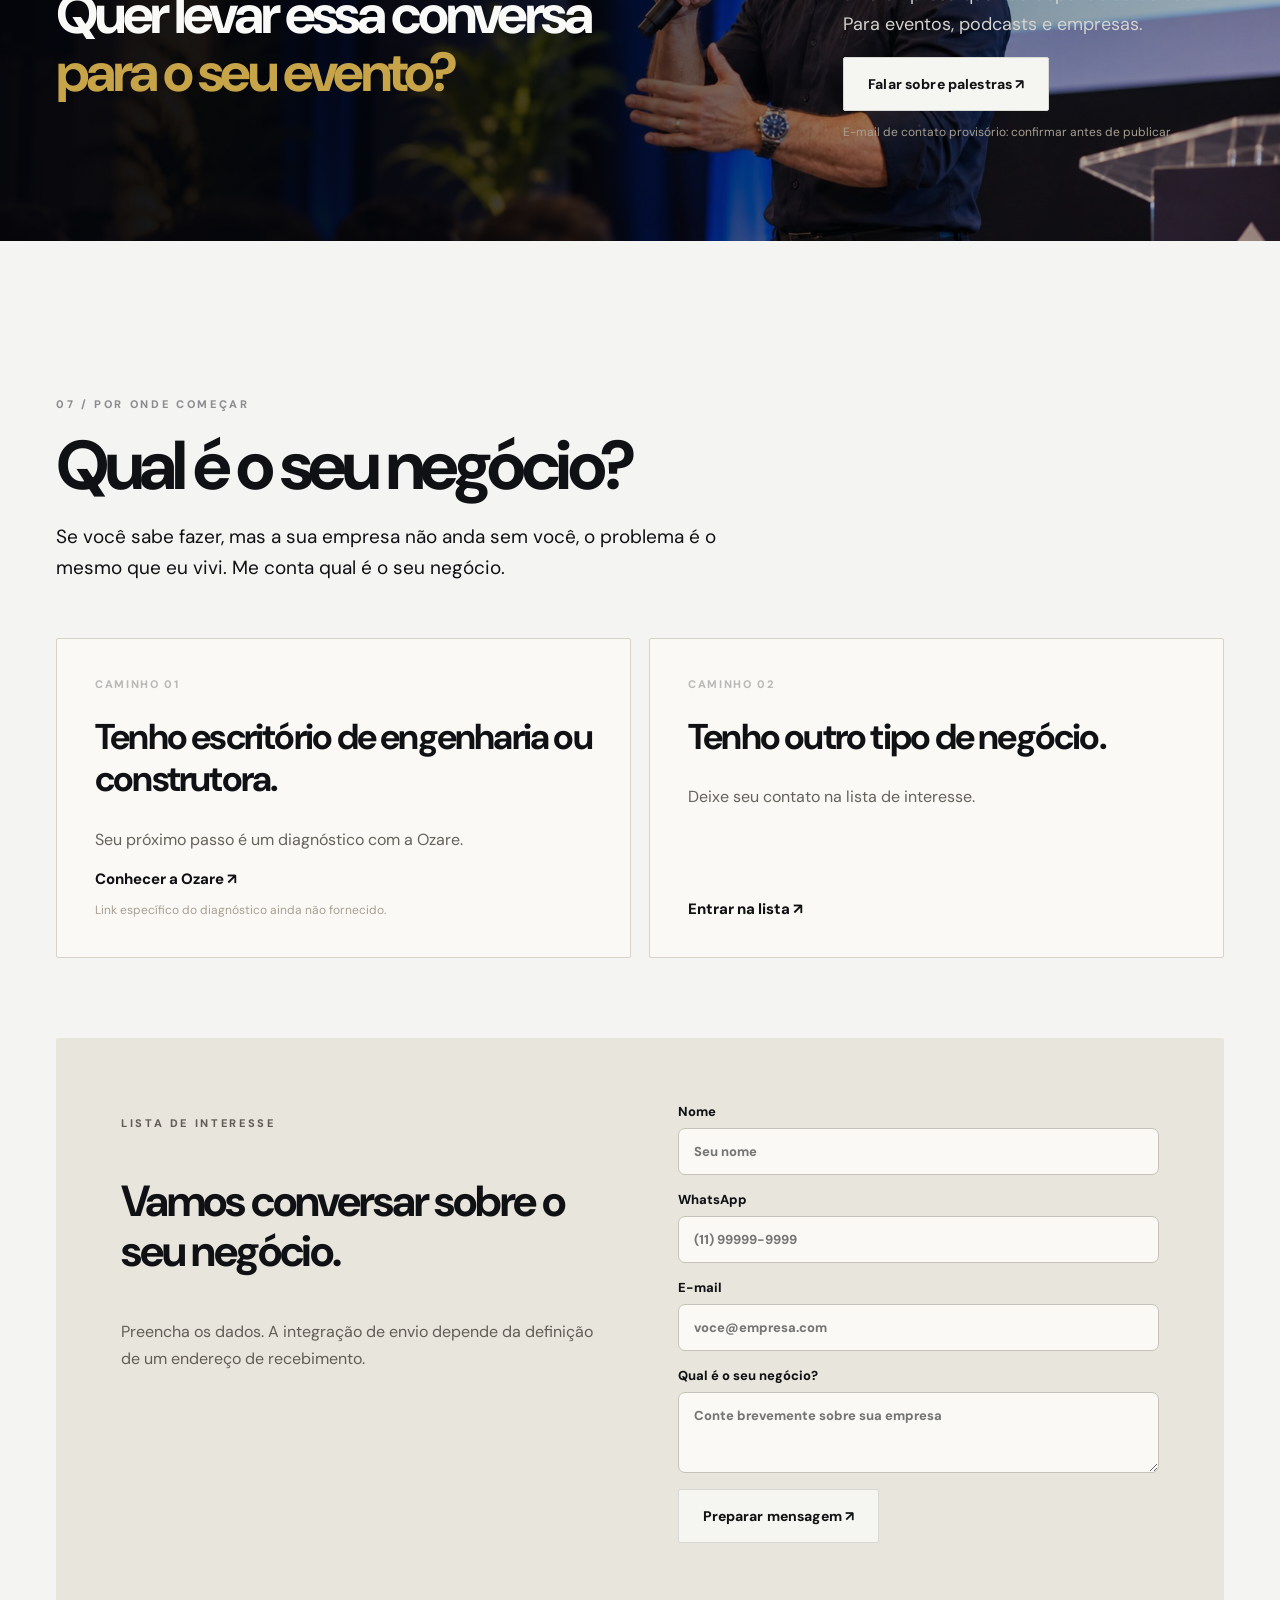
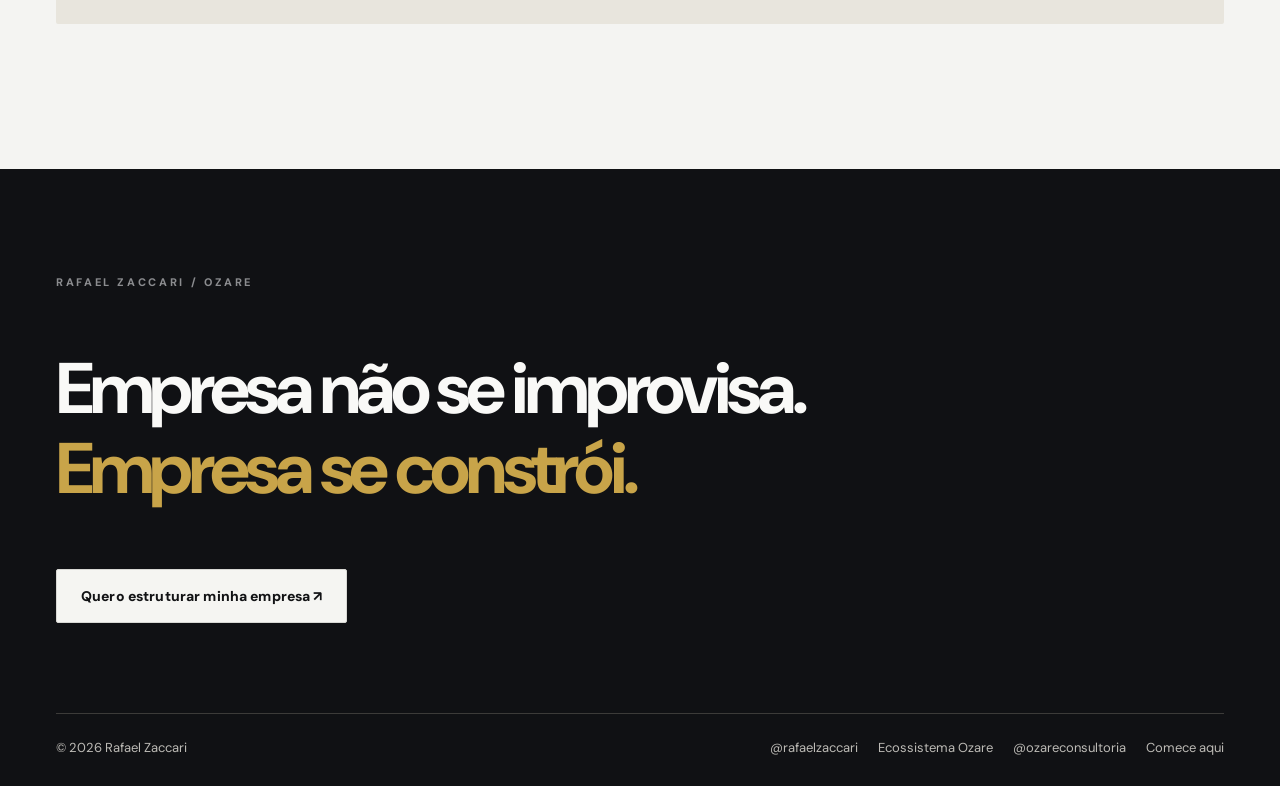
==== commit a532d676: "Add files via upload" ====
--- a/index.html
+++ b/index.html
@@ -4,7 +4,7 @@
 <main id="principal">
 <section class="hero-photo" id="inicio" aria-labelledby="hero-title"><div class="container hero-inner"><div class="hero-text"><p class="eyebrow light">EMPRESÁRIO & FUNDADOR</p><h1 id="hero-title">Rafael<br>Zaccari<span class="gold-dot">.</span></h1><p class="hero-role">Empresário · Fundador do ecossistema Ozare</p><p class="hero-motto">Empresa não se improvisa.<br><strong>Empresa se constrói.</strong></p><div class="actions"><a class="button" href="#negocio">Quero estruturar minha empresa <span aria-hidden="true">↗</span></a><a class="text-action" href="#faturamento">Conheça minha história <span aria-hidden="true">↓</span></a></div></div></div></section>
 <section class="revenue-photo" id="faturamento" aria-labelledby="revenue-title"><div class="container revenue-inner"><div class="revenue-copy"><p class="eyebrow light">A VIRADA DE CHAVE / 01</p><h2 id="revenue-title">Faturei <em>R$600 mil.</em><br>E estava no prejuízo.</h2><p>Foi aí que eu entendi: faturar muito não é ter empresa. Hoje eu organizo e implemento estrutura em empresas, para que o dono pare de apagar incêndio e comece a construir um negócio de verdade.</p><p class="revenue-tagline">Empresa não se improvisa.<br>Empresa se constrói.</p><a class="text-action" href="#historia">Entenda a minha trajetória <span aria-hidden="true">↘</span></a></div></div></section>
-<section class="section story" id="historia"><div class="container"><p class="eyebrow gold">01 / A HISTÓRIA</p><div class="section-head"><h2>Não comecei como empresário.<br><span>Comecei como técnico.</span></h2><p>Sete capítulos. Nenhum atalho.</p></div><div class="timeline">
+<section class="section story" id="historia"><div class="container"><p class="eyebrow gold">01 / A HISTÓRIA</p><div class="section-head"><h2>Não comecei como empresário.<br><span class="gold-highlight">Comecei como técnico.</span></h2><p>Sete capítulos. Nenhum atalho.</p></div><div class="timeline">
 <article class="chapter"><span class="chapter-no">01</span><div><h3>O começo</h3><p>Comecei como projetista BIM, ganhando R$500 por mês. Eu era bom no que fazia. Como negócio, eu não existia. A Dafni já estava do meu lado.</p></div></article>
 <article class="chapter"><span class="chapter-no">02</span><div><h3>O empurrão</h3><p>Fui demitido. Não escolhi empreender. Fui empurrado.</p></div></article>
 <article class="chapter"><span class="chapter-no">03</span><div><h3>A primeira queda</h3><p>A reserva zerou. Eu rodava de Corsa 2001, e um sorvete de R$2 era luxo.</p></div></article>
@@ -13,10 +13,10 @@
 <article class="chapter"><span class="chapter-no">06</span><div><h3>A construção</h3><p>Esse processo virou o Método Construtivo Empresarial e a Ozare. São mais de 160 empresas atendidas.</p></div></article>
 <article class="chapter"><span class="chapter-no">07</span><div><h3>Não parou por aí</h3><p>Olhando pra trás, entendi: o que quase me quebrou não tinha nada a ver com engenharia. Era ser o melhor técnico da própria empresa. E isso não é problema só de engenheiro. É de todo dono que sabe fazer, mas ainda não aprendeu a estruturar. Por isso a Ozare não parou em uma empresa: virou um ecossistema.</p></div></article>
 </div><blockquote>Não te conto isso pra você me admirar.<br><span>Te conto pra você não pagar o mesmo preço.</span></blockquote></div></section>
-<section class="duo" id="dafni"><div class="duo-photo" role="img" aria-label="Rafael e Dafni juntos em retrato profissional"></div><div class="duo-content"><p class="eyebrow gold">02 / QUEM CONSTRÓI COMIGO</p><h2>Ele constrói.<br><span>Ela faz ficar de pé.</span></h2><p>A Dafni esteve em cada capítulo dessa história. Na Ozare, ela construiu o acompanhamento de cada cliente depois da venda. Eu abro a porta. Ela garante que o cliente chega lá.</p></div></section>
-<section class="section dark-section" id="defendo"><div class="container"><p class="eyebrow gold">03 / O QUE EU DEFENDO</p><h2 class="big-heading">O que eu aprendi<br><span>apanhando.</span></h2><div class="belief-grid"><article><span>01 / PRINCÍPIO</span><h3>Ser o melhor técnico da empresa é o que mais te prende nela.</h3><p>Se toda decisão passa por você, você não tem uma empresa. Tem um emprego que criou pra si.</p></article><article><span>02 / PRINCÍPIO</span><h3>Indicação não é estratégia. É sorte com data pra acabar.</h3><p>Antes da Ozare, 79% dos nossos clientes dependiam só de indicação. Quando ela seca, o faturamento seca junto.</p></article><article><span>03 / PRINCÍPIO</span><h3>Empresa não se improvisa. Empresa se constrói.</h3><p>Obra nenhuma sai do chão sem projeto. Por que a sua empresa sairia?</p></article></div></div></section>
-<section class="section ecosystem" id="ecossistema"><div class="container"><p class="eyebrow gold">04 / ECOSSISTEMA OZARE</p><div class="section-head"><h2>O que eu construí<br><span>com cada erro.</span></h2><p>Tudo o que aprendi apanhando virou o ecossistema Ozare: empresas que organizam, estruturam e implementam junto com o dono, em vez de entregar curso ou conselho. Começou na engenharia, que é o meu mundo. E não parou por aí.</p></div><div class="metrics"><div><strong>+160</strong><span>empresas atendidas</span></div><div><strong>459</strong><span>diagnósticos comerciais realizados</span></div><div><strong>36</strong><span>estudos de caso documentados</span></div></div><div class="ecosystem-header"><h3>Empresas do ecossistema</h3><a class="inline-link" href="https://ozare.com.br" target="_blank" rel="noopener noreferrer">Conhecer o ecossistema ↗</a></div><div class="company-grid"><a class="company" href="https://www.ozare.com.br/" target="_blank" rel="noopener noreferrer" aria-label="Conhecer a Ozare Consultoria"><small>CONSULTORIA EMPRESARIAL</small><h4>Ozare Consultoria</h4><p>Implementação empresarial para escritórios de engenharia e construtoras.</p><span>Conhecer a Ozare ↗</span></a></div><div class="method"><div><p class="eyebrow gold">O MÉTODO</p><h3>Método Construtivo Empresarial</h3></div><ol><li><strong>01</strong><b>Projetar</b><span>Entender onde a empresa trava hoje</span></li><li><strong>02</strong><b>Dimensionar</b><span>Definir o tamanho certo de cada estrutura</span></li><li><strong>03</strong><b>Implementar</b><span>Colocar os processos para rodar, junto com o dono</span></li><li><strong>04</strong><b>Medir</b><span>Acompanhar os números que importam</span></li><li><strong>05</strong><b>Corrigir</b><span>Ajustar o que não funcionou, sem improviso</span></li></ol></div></div></section>
-<section class="instagram-section" id="conteudo"><div class="container instagram-inner"><div class="instagram-copy"><p class="eyebrow light">05 / CONTEÚDO</p><h2>O que eu ando<br>dizendo por aí.</h2><p>Toda semana eu conto no Instagram um erro, uma opinião ou um bastidor de quem está saindo da operação.</p><a class="button" href="https://www.instagram.com/rafaelzaccari/" target="_blank" rel="noopener noreferrer">Seguir @rafaelzaccari ↗</a></div><div class="post-grid"><a class="post-card" href="https://www.instagram.com/p/DdE_awOo5W1/" target="_blank" rel="noopener noreferrer" aria-label="Abrir publicação 1 no Instagram"><span class="post-label">PUBLICAÇÃO 01</span><span class="post-bottom">Ver no Instagram <span aria-hidden="true">↗</span></span></a><a class="post-card" href="https://www.instagram.com/p/DdCetzPG3JI/" target="_blank" rel="noopener noreferrer" aria-label="Abrir publicação 2 no Instagram"><span class="post-label">PUBLICAÇÃO 02</span><span class="post-bottom">Ver no Instagram <span aria-hidden="true">↗</span></span></a><a class="post-card" href="https://www.instagram.com/p/DccAswhm1Sl/" target="_blank" rel="noopener noreferrer" aria-label="Abrir publicação 3 no Instagram"><span class="post-label">PUBLICAÇÃO 03</span><span class="post-bottom">Ver no Instagram <span aria-hidden="true">↗</span></span></a></div></div></section>
-<section class="talk dark-section" id="palestras"><div class="container talk-inner"><div><p class="eyebrow gold">06 / PALESTRAS E ENTREVISTAS</p><h2>Quer levar essa conversa<br>para o seu evento?</h2></div><div><p>Falo sobre o que ninguém ensina na faculdade: como sair do técnico e construir uma empresa que não depende só de você. Para eventos, podcasts e empresas.</p><a class="button" href="mailto:contato@rafaelzaccari.com.br?subject=Convite%20para%20palestra">Falar sobre palestras ↗</a><small class="notice">E-mail de contato provisório: confirmar antes de publicar.</small></div></div></section>
+<section class="duo" id="dafni"><div class="duo-photo" role="img" aria-label="Rafael e Dafni juntos em retrato profissional"></div><div class="duo-content"><p class="eyebrow gold">02 / QUEM CONSTRÓI COMIGO</p><h2>Ele constrói.<br><span class="gold-highlight">Ela faz ficar de pé.</span></h2><p>A Dafni esteve em cada capítulo dessa história. Na Ozare, ela construiu o acompanhamento de cada cliente depois da venda. Eu abro a porta. Ela garante que o cliente chega lá.</p></div></section>
+<section class="section dark-section" id="defendo"><div class="container"><p class="eyebrow gold">03 / O QUE EU DEFENDO</p><h2 class="big-heading">O que eu aprendi<br><span class="gold-highlight">apanhando.</span></h2><div class="belief-grid"><article><span>01 / PRINCÍPIO</span><h3>Ser o melhor técnico da empresa é o que mais te prende nela.</h3><p>Se toda decisão passa por você, você não tem uma empresa. Tem um emprego que criou pra si.</p></article><article><span>02 / PRINCÍPIO</span><h3>Indicação não é estratégia. É sorte com data pra acabar.</h3><p>Antes da Ozare, 79% dos nossos clientes dependiam só de indicação. Quando ela seca, o faturamento seca junto.</p></article><article><span>03 / PRINCÍPIO</span><h3>Empresa não se improvisa. Empresa se constrói.</h3><p>Obra nenhuma sai do chão sem projeto. Por que a sua empresa sairia?</p></article></div></div></section>
+<section class="section ecosystem" id="ecossistema"><div class="container"><p class="eyebrow gold">04 / ECOSSISTEMA OZARE</p><div class="section-head"><h2>O que eu construí<br><span class="gold-highlight">com cada erro.</span></h2><p>Tudo o que aprendi apanhando virou o ecossistema Ozare: empresas que organizam, estruturam e implementam junto com o dono, em vez de entregar curso ou conselho. Começou na engenharia, que é o meu mundo. E não parou por aí.</p></div><div class="metrics"><div><strong>+160</strong><span>empresas atendidas</span></div><div><strong>459</strong><span>diagnósticos comerciais realizados</span></div><div><strong>36</strong><span>estudos de caso documentados</span></div></div><div class="ecosystem-header"><h3>Empresas do ecossistema</h3><a class="inline-link" href="https://ozare.com.br" target="_blank" rel="noopener noreferrer">Conhecer o ecossistema ↗</a></div><div class="company-grid"><a class="company" href="https://www.ozare.com.br/" target="_blank" rel="noopener noreferrer" aria-label="Conhecer a Ozare Consultoria"><small>CONSULTORIA EMPRESARIAL</small><h4>Ozare Consultoria</h4><p>Implementação empresarial para escritórios de engenharia e construtoras.</p><span>Conhecer a Ozare ↗</span></a></div><div class="method"><div><p class="eyebrow gold">O MÉTODO</p><h3>Método Construtivo Empresarial</h3></div><ol><li><strong>01</strong><b>Projetar</b><span>Entender onde a empresa trava hoje</span></li><li><strong>02</strong><b>Dimensionar</b><span>Definir o tamanho certo de cada estrutura</span></li><li><strong>03</strong><b>Implementar</b><span>Colocar os processos para rodar, junto com o dono</span></li><li><strong>04</strong><b>Medir</b><span>Acompanhar os números que importam</span></li><li><strong>05</strong><b>Corrigir</b><span>Ajustar o que não funcionou, sem improviso</span></li></ol></div></div></section>
+<section class="instagram-section" id="conteudo"><div class="container instagram-inner"><div class="instagram-copy"><p class="eyebrow light">05 / CONTEÚDO</p><h2>O que eu ando<br><span class="gold-highlight">dizendo por aí.</span></h2><p>Toda semana eu conto no Instagram um erro, uma opinião ou um bastidor de quem está saindo da operação.</p><a class="button" href="https://www.instagram.com/rafaelzaccari/" target="_blank" rel="noopener noreferrer">Seguir @rafaelzaccari ↗</a></div><div class="post-grid"><a class="post-card" href="https://www.instagram.com/p/DdE_awOo5W1/" target="_blank" rel="noopener noreferrer" aria-label="Abrir publicação 1 no Instagram"><span class="post-label">PUBLICAÇÃO 01</span><span class="post-bottom">Ver no Instagram <span aria-hidden="true">↗</span></span></a><a class="post-card" href="https://www.instagram.com/p/DdCetzPG3JI/" target="_blank" rel="noopener noreferrer" aria-label="Abrir publicação 2 no Instagram"><span class="post-label">PUBLICAÇÃO 02</span><span class="post-bottom">Ver no Instagram <span aria-hidden="true">↗</span></span></a><a class="post-card" href="https://www.instagram.com/p/DccAswhm1Sl/" target="_blank" rel="noopener noreferrer" aria-label="Abrir publicação 3 no Instagram"><span class="post-label">PUBLICAÇÃO 03</span><span class="post-bottom">Ver no Instagram <span aria-hidden="true">↗</span></span></a></div></div></section>
+<section class="talk dark-section" id="palestras"><div class="container talk-inner"><div><p class="eyebrow gold">06 / PALESTRAS E ENTREVISTAS</p><h2>Quer levar essa conversa<br><span class="gold-highlight">para o seu evento?</span></h2></div><div><p>Falo sobre o que ninguém ensina na faculdade: como sair do técnico e construir uma empresa que não depende só de você. Para eventos, podcasts e empresas.</p><a class="button" href="mailto:contato@rafaelzaccari.com.br?subject=Convite%20para%20palestra">Falar sobre palestras ↗</a><small class="notice">E-mail de contato provisório: confirmar antes de publicar.</small></div></div></section>
 <section class="section choose" id="negocio"><div class="container"><p class="eyebrow gold">07 / POR ONDE COMEÇAR</p><h2>Qual é o seu negócio?</h2><p class="choose-lead">Se você sabe fazer, mas a sua empresa não anda sem você, o problema é o mesmo que eu vivi. Me conta qual é o seu negócio.</p><div class="choice-grid"><div class="choice-card"><small>CAMINHO 01</small><h3>Tenho escritório de engenharia ou construtora.</h3><p>Seu próximo passo é um diagnóstico com a Ozare.</p><a class="inline-link" href="https://ozare.com.br" target="_blank" rel="noopener noreferrer">Conhecer a Ozare ↗</a><span class="notice">Link específico do diagnóstico ainda não fornecido.</span></div><a class="choice-card" href="#interesse"><small>CAMINHO 02</small><h3>Tenho outro tipo de negócio.</h3><p>Deixe seu contato na lista de interesse.</p><span class="inline-link">Entrar na lista ↗</span></a></div><div class="interest-panel" id="interesse"><div><p class="eyebrow gold">LISTA DE INTERESSE</p><h3>Vamos conversar sobre o seu negócio.</h3><p>Preencha os dados. A integração de envio depende da definição de um endereço de recebimento.</p></div><form id="interest-form"><label>Nome<input name="nome" autocomplete="name" required placeholder="Seu nome"></label><label>WhatsApp<input name="whatsapp" type="tel" autocomplete="tel" required placeholder="(11) 99999-9999"></label><label>E-mail<input name="email" type="email" autocomplete="email" required placeholder="voce@empresa.com"></label><label>Qual é o seu negócio?<textarea name="negocio" required rows="3" placeholder="Conte brevemente sobre sua empresa"></textarea></label><button class="button" type="submit">Preparar mensagem ↗</button><p id="form-feedback" class="form-feedback" role="status" aria-live="polite"></p></form></div></div></section>
-</main><footer class="footer dark-section"><div class="container"><p class="eyebrow gold">RAFAEL ZACCARI / OZARE</p><h2>Empresa não se improvisa.<br><span>Empresa se constrói.</span></h2><a class="button" href="#negocio">Quero estruturar minha empresa ↗</a><div class="footer-bottom"><span>© 2026 Rafael Zaccari</span><div><a href="https://instagram.com/rafaelzaccari" target="_blank" rel="noopener noreferrer">@rafaelzaccari</a><a href="https://ozare.com.br" target="_blank" rel="noopener noreferrer">Ecossistema Ozare</a><a href="https://instagram.com/ozareconsultoria" target="_blank" rel="noopener noreferrer">@ozareconsultoria</a><a href="/comece/">Comece aqui</a></div></div></div></footer><script src="/script.js"></script></body></html>+</main><footer class="footer dark-section"><div class="container"><p class="eyebrow gold">RAFAEL ZACCARI / OZARE</p><h2>Empresa não se improvisa.<br><span class="gold-highlight">Empresa se constrói.</span></h2><a class="button" href="#negocio">Quero estruturar minha empresa ↗</a><div class="footer-bottom"><span>© 2026 Rafael Zaccari</span><div><a href="https://instagram.com/rafaelzaccari" target="_blank" rel="noopener noreferrer">@rafaelzaccari</a><a href="https://ozare.com.br" target="_blank" rel="noopener noreferrer">Ecossistema Ozare</a><a href="https://instagram.com/ozareconsultoria" target="_blank" rel="noopener noreferrer">@ozareconsultoria</a><a href="/comece/">Comece aqui</a></div></div></div></footer><script src="/script.js"></script></body></html>
--- a/styles.css
+++ b/styles.css
@@ -14,3 +14,24 @@
 .company-grid .company:hover{transform:translateY(-4px);border-color:#999}
 .duo-photo{background-image:linear-gradient(90deg,rgba(0,0,0,0) 0%,rgba(0,0,0,0) 32%,#050505 60%),url('/dafni.jpg');background-size:100% 100%,auto 100%;background-position:center,left center;background-repeat:no-repeat}
 @media(max-width:760px){.company-grid{max-width:none;margin-bottom:60px}.duo-photo{background-image:linear-gradient(0deg,#050505 0%,rgba(0,0,0,.98) 18%,rgba(0,0,0,0) 55%),url('/dafni.jpg');background-size:100% 100%,auto 72%;background-position:center,center top;background-repeat:no-repeat}}
+
+/* Acentos dourados editoriais: somente palavras e destaques selecionados */
+:root{--gold:#c8a449}
+.gold-highlight,.section-head h2 .gold-highlight,.duo-content h2 .gold-highlight,.big-heading .gold-highlight,.ecosystem h2 .gold-highlight,.footer h2 .gold-highlight{color:#c8a449!important}
+.revenue-copy h2 em,.start-wrap h1 em{color:#c8a449}
+.story blockquote span{color:#c8a449}
+.chapter.featured .chapter-no{color:#c8a449}
+.gold-dot{color:#c8a449}
+/* Manter CTAs, superfícies e pequenos rótulos neutros */
+
+/* Atualização fotográfica: palestras e Dafni wide */
+@media(min-width:761px){
+.duo-photo{background-image:linear-gradient(90deg,rgba(0,0,0,0) 0%,rgba(0,0,0,.12) 39%,rgba(0,0,0,.74) 59%,#050505 83%),url('/dafni-wide.jpg')!important;background-size:100% 100%,cover!important;background-position:center,center center!important;background-repeat:no-repeat!important}
+}
+.talk{position:relative;isolation:isolate;background:#080a10!important}
+.talk::before{content:"";position:absolute;inset:0;z-index:-1;background:linear-gradient(90deg,rgba(3,5,10,.96) 0%,rgba(3,5,10,.87) 31%,rgba(3,5,10,.43) 64%,rgba(3,5,10,.28) 100%),url('/palestras.jpg') center 43%/cover no-repeat}
+.talk-inner{position:relative;z-index:1}
+@media(max-width:760px){
+.duo-photo{background-image:linear-gradient(0deg,#050505 0%,rgba(0,0,0,.96) 13%,rgba(0,0,0,.02) 60%),url('/dafni-wide.jpg')!important;background-size:100% 100%,auto 70%!important;background-position:center,center top!important;background-repeat:no-repeat!important}
+.talk::before{background:linear-gradient(0deg,rgba(3,5,10,.94),rgba(3,5,10,.7)),url('/palestras.jpg') 62% center/cover no-repeat}
+}
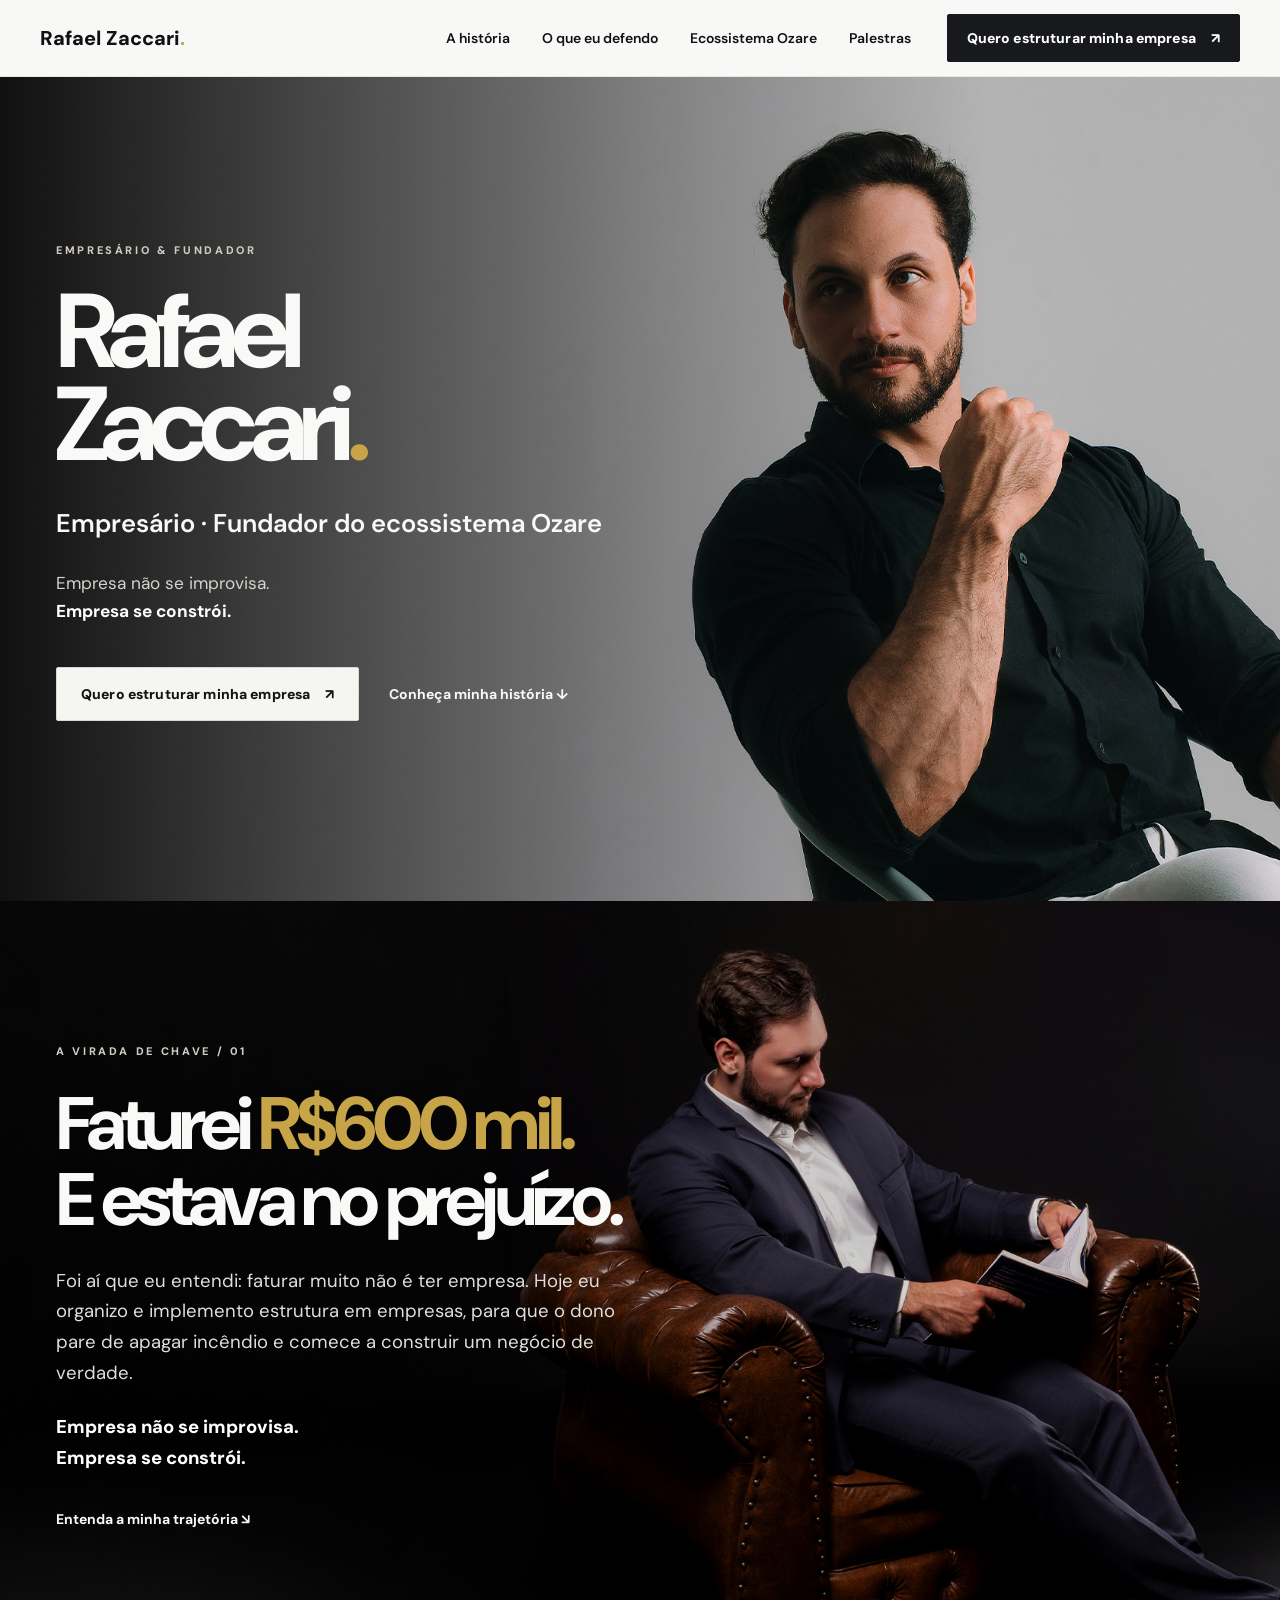
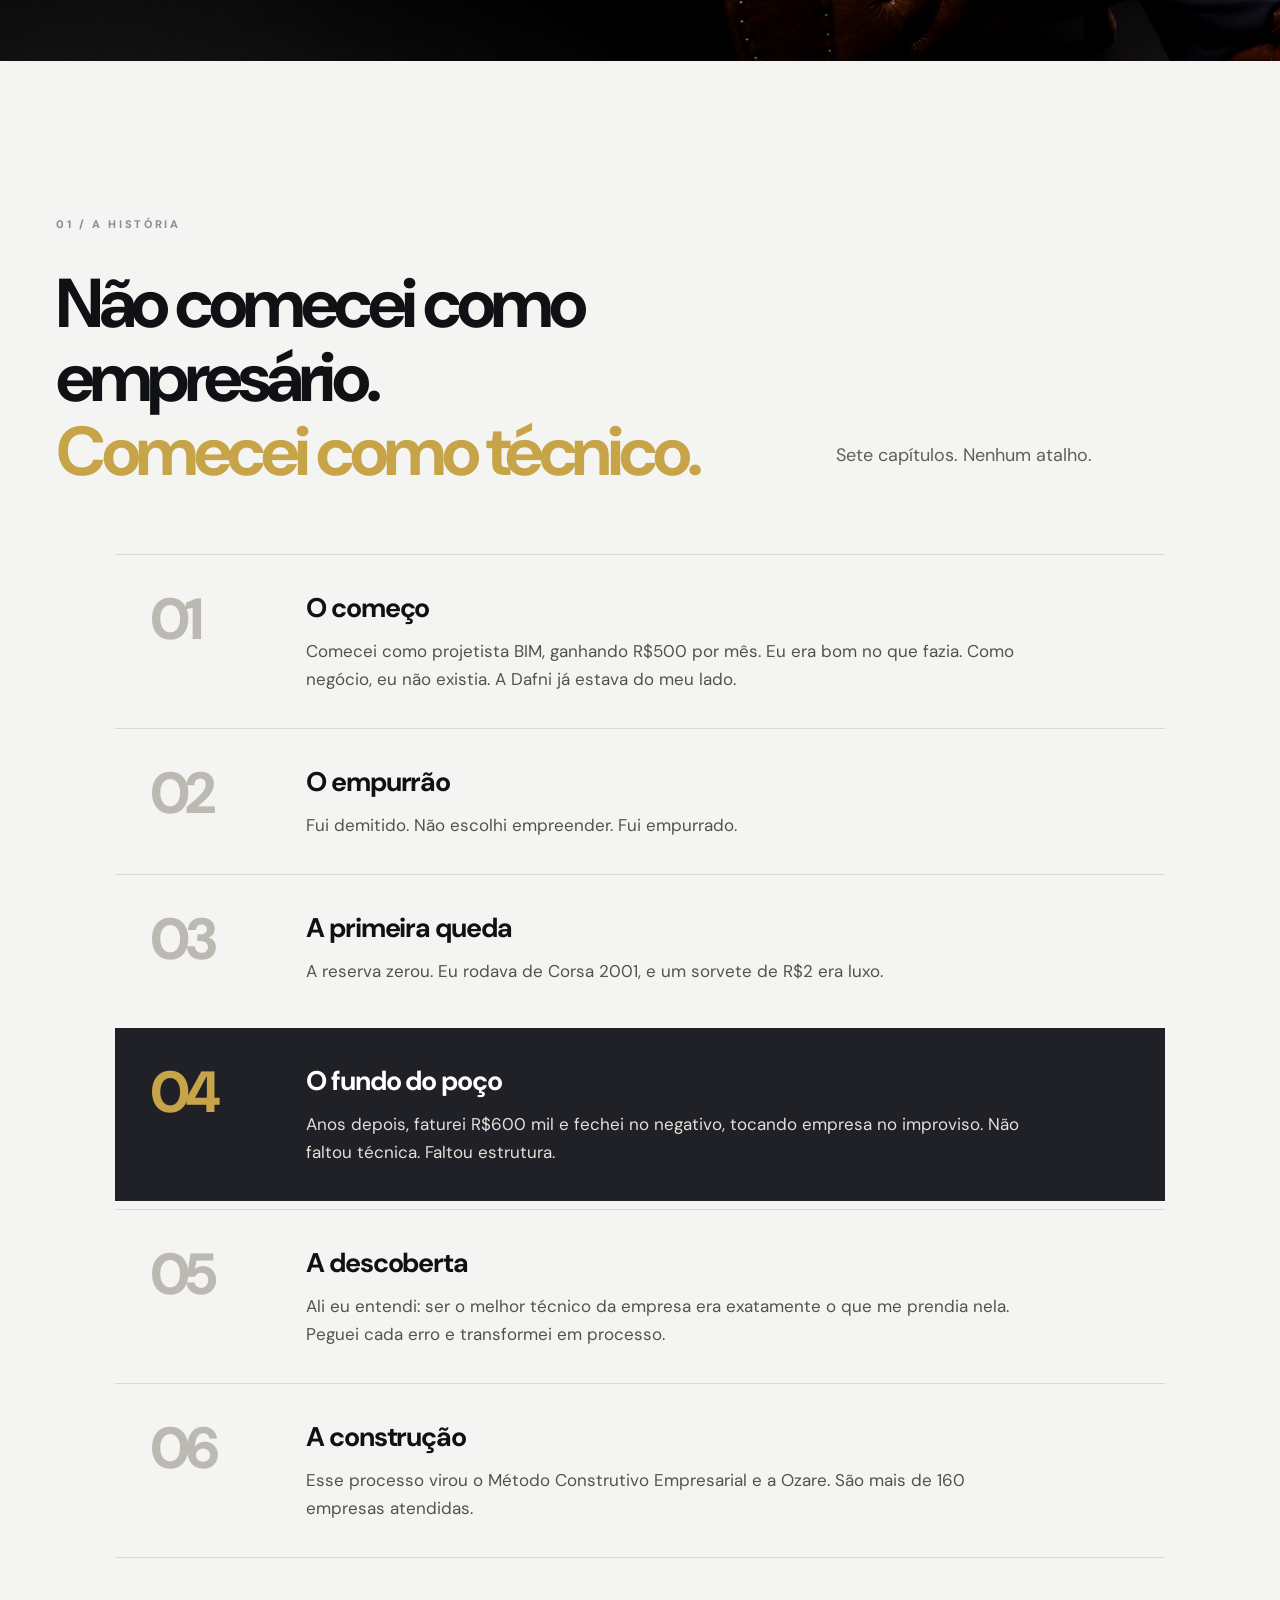
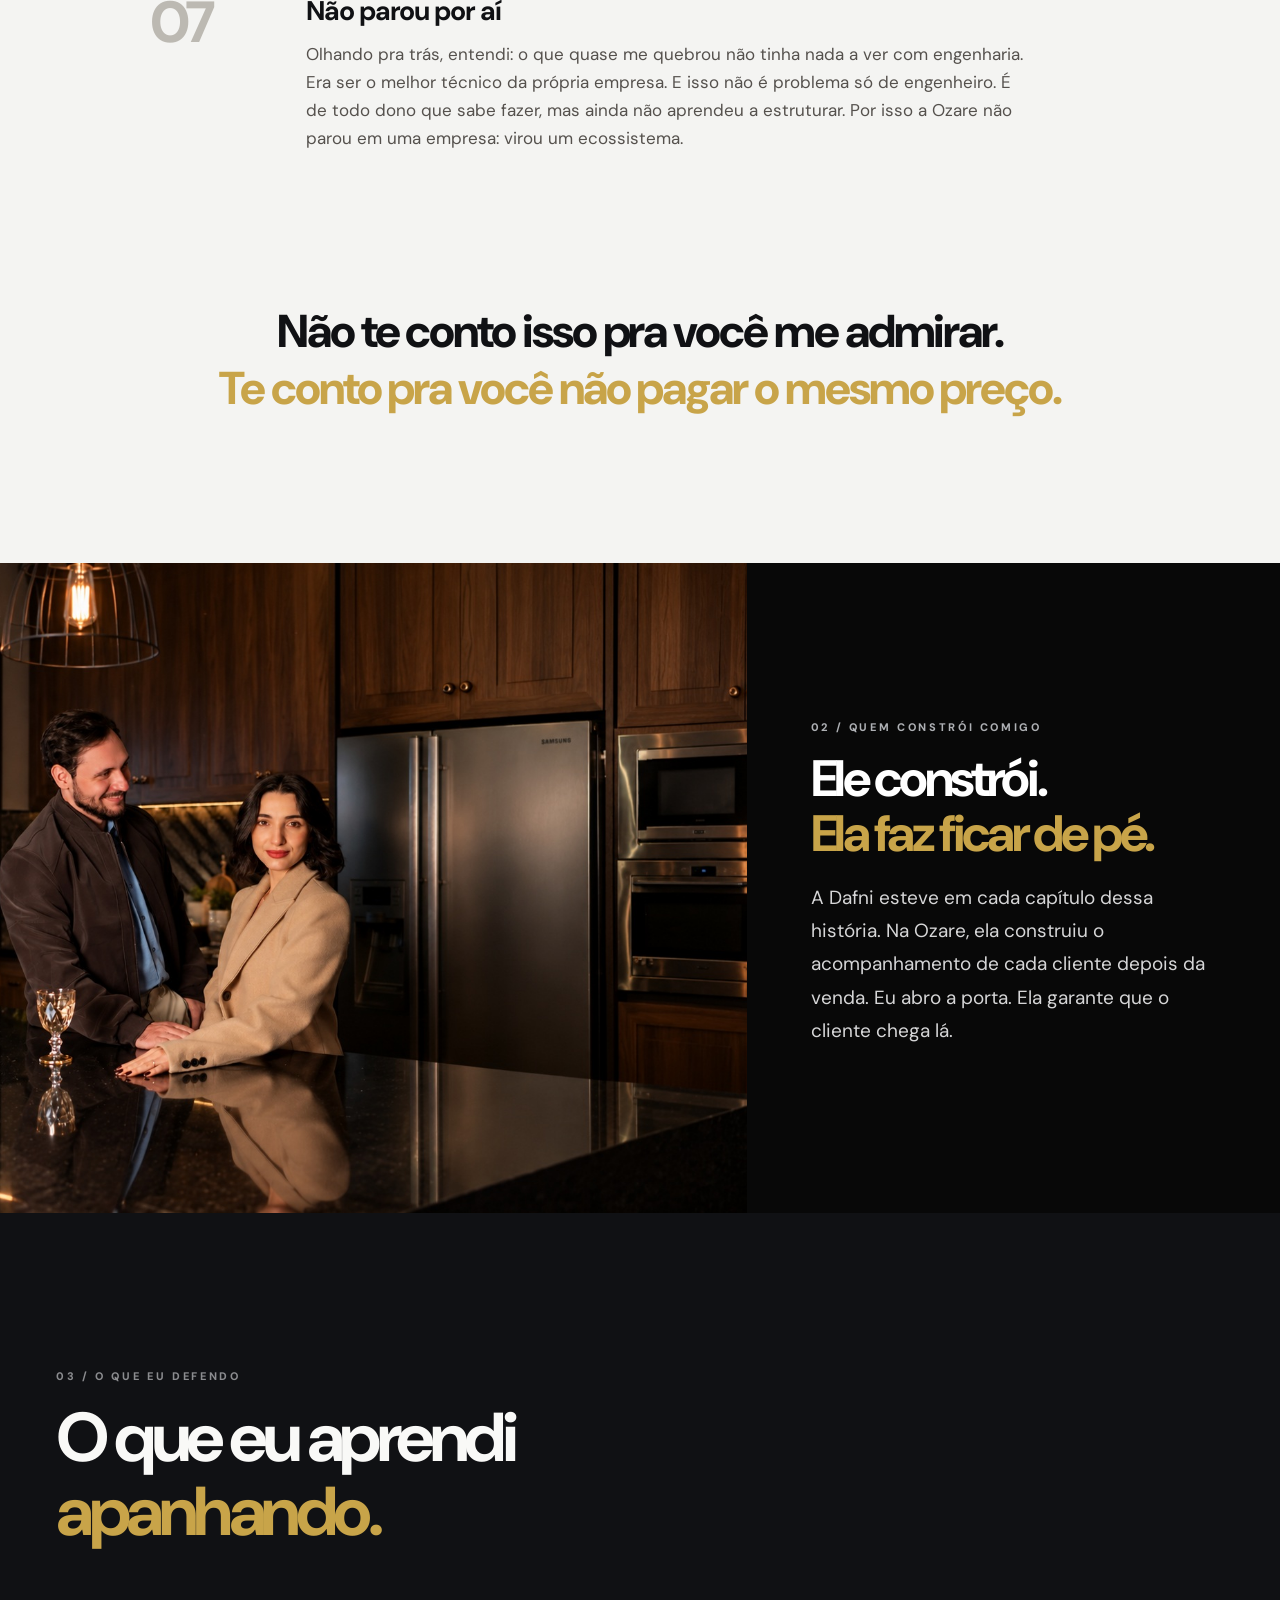
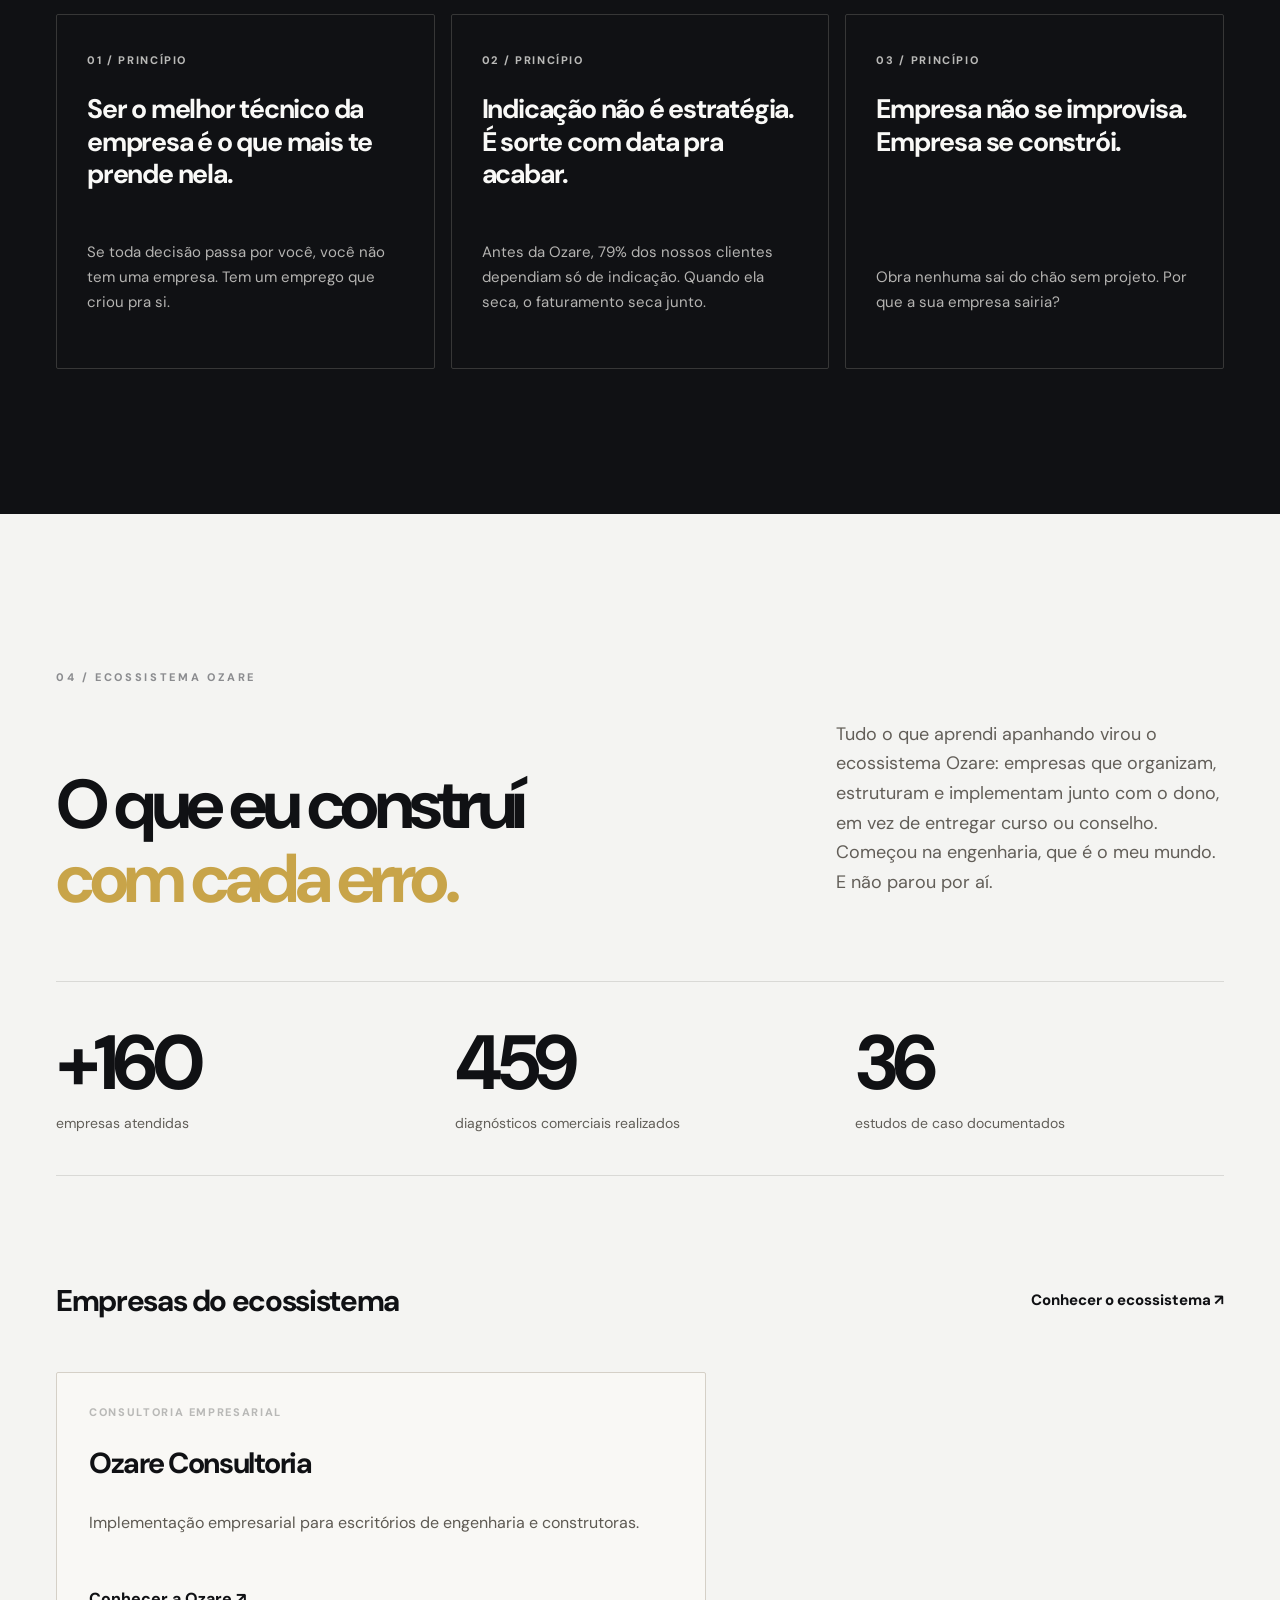
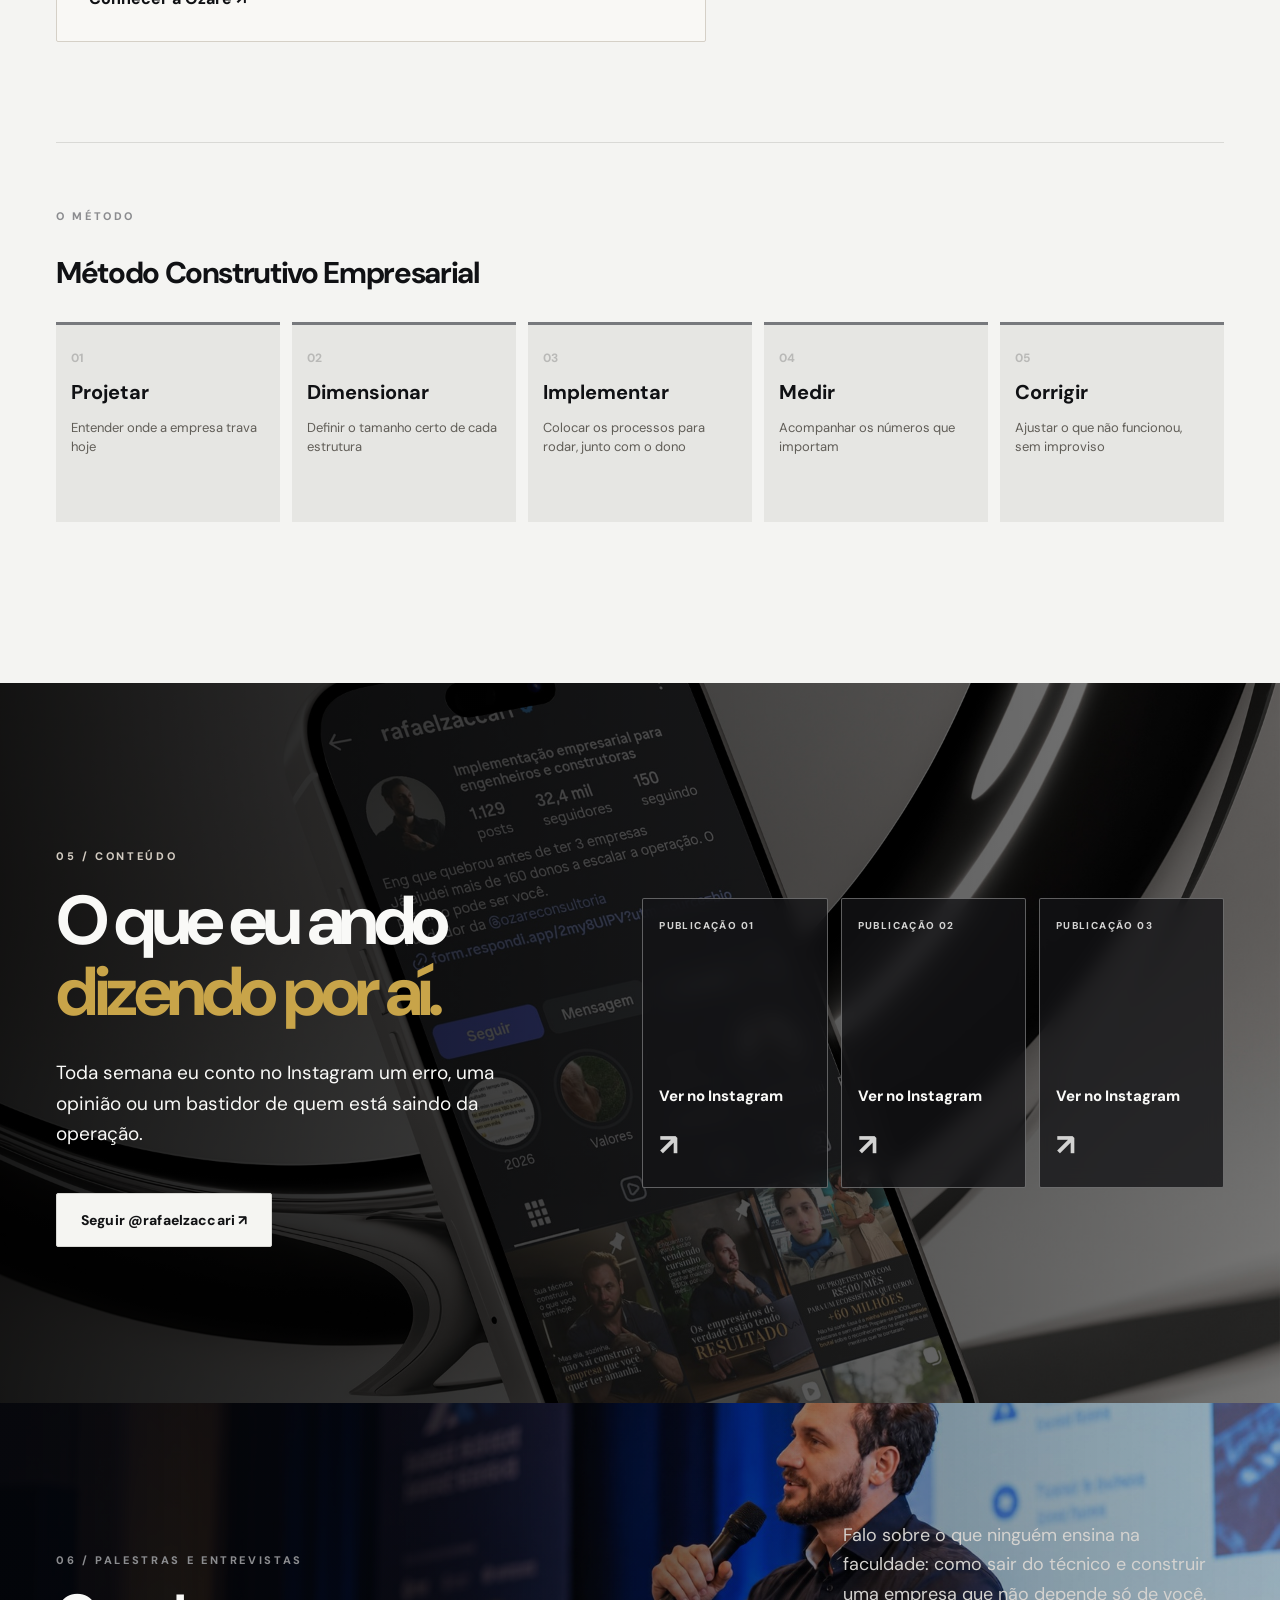
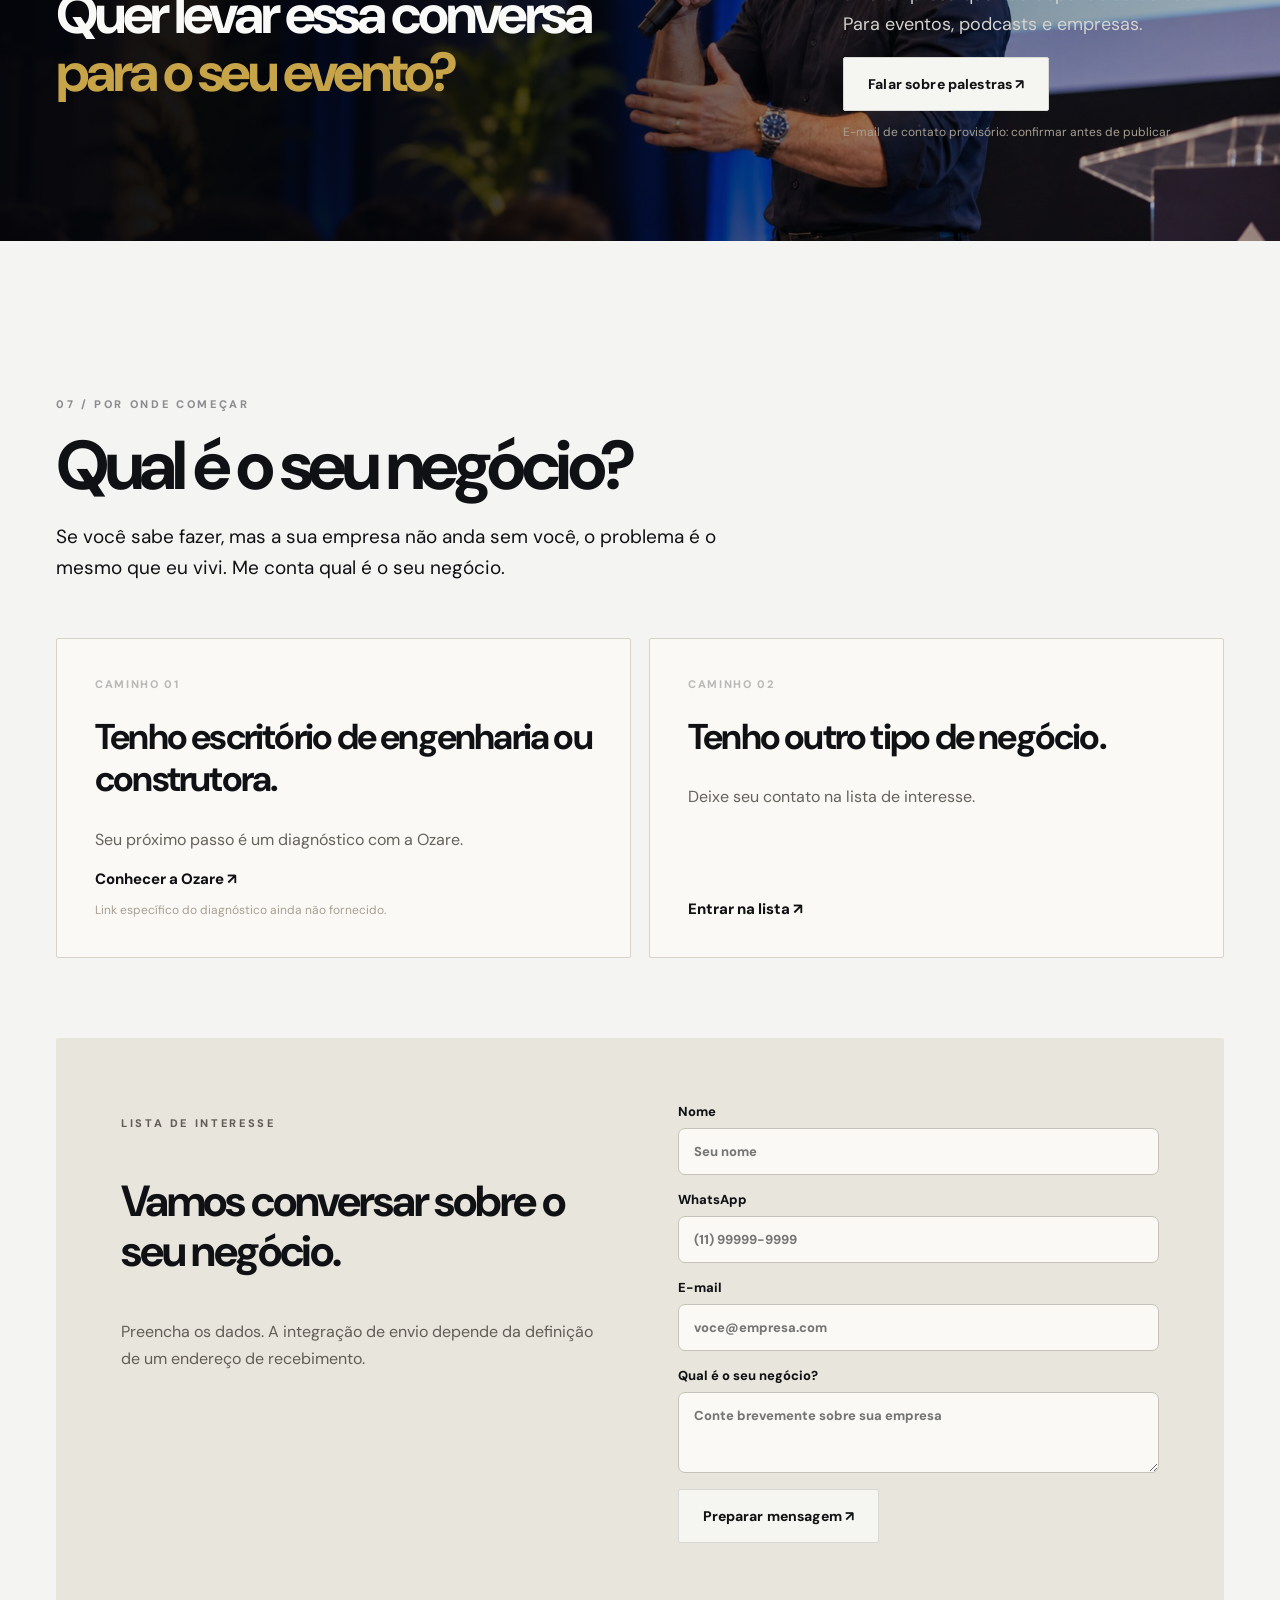
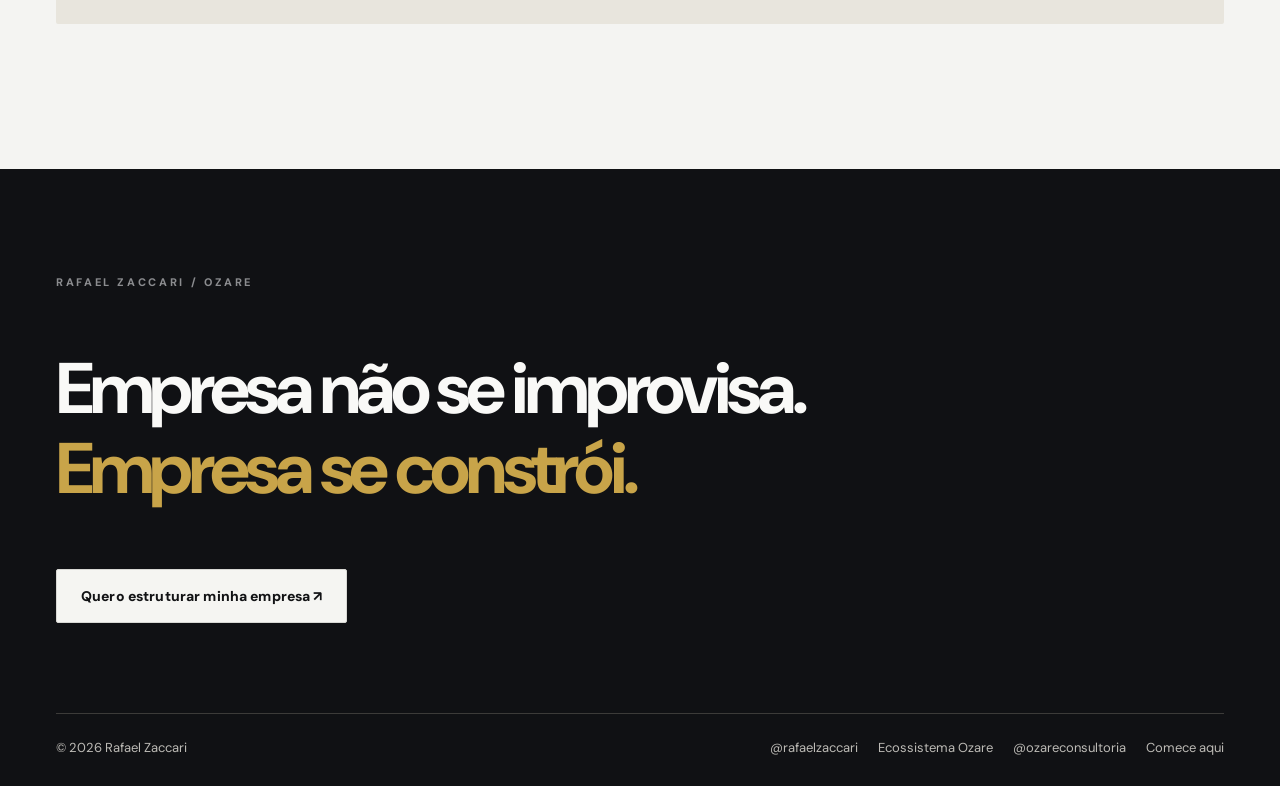
==== commit 92d7bca5: "Add files via upload" ====
--- a/index.html
+++ b/index.html
@@ -1,4 +1,4 @@
-<!doctype html><html lang="pt-BR"><head><meta charset="utf-8"><meta name="viewport" content="width=device-width,initial-scale=1"><meta name="theme-color" content="#111113"><link rel="stylesheet" href="/styles.css"><link rel="icon" href="/favicon.svg" type="image/svg+xml"><title>Rafael Zaccari | Empresário e fundador do ecossistema Ozare</title><meta name="description" content="Rafael Zaccari, fundador do ecossistema Ozare. Faturei R$600 mil e estava no prejuízo. Hoje ajudo empresários a estruturar negócios que não dependem de cada decisão do dono."><meta property="og:title" content="Rafael Zaccari — Empresa não se improvisa. Empresa se constrói."><meta property="og:description" content="Empresário e fundador do ecossistema Ozare."><meta property="og:image" content="https://rafaelzaccari.vercel.app/hero.jpg"></head><body>
+<!doctype html><html lang="pt-BR"><head><meta charset="utf-8"><meta name="viewport" content="width=device-width,initial-scale=1"><meta name="theme-color" content="#111113"><link rel="stylesheet" href="/styles.css?v=dafni-final-2"><link rel="icon" href="/favicon.svg" type="image/svg+xml"><title>Rafael Zaccari | Empresário e fundador do ecossistema Ozare</title><meta name="description" content="Rafael Zaccari, fundador do ecossistema Ozare. Faturei R$600 mil e estava no prejuízo. Hoje ajudo empresários a estruturar negócios que não dependem de cada decisão do dono."><meta property="og:title" content="Rafael Zaccari — Empresa não se improvisa. Empresa se constrói."><meta property="og:description" content="Empresário e fundador do ecossistema Ozare."><meta property="og:image" content="https://rafaelzaccari.vercel.app/hero.jpg"></head><body>
 <a class="skip" href="#principal">Pular para conteúdo</a>
 <header class="site-header"><div class="header-inner"><a class="wordmark" href="/#inicio">Rafael Zaccari<span class="gold-dot">.</span></a><nav class="desktop-nav" aria-label="Menu principal"><a href="/#historia">A história</a><a href="/#defendo">O que eu defendo</a><a href="/#ecossistema">Ecossistema Ozare</a><a href="/#palestras">Palestras</a></nav><a class="button button-small header-cta" href="/#negocio">Quero estruturar minha empresa <span aria-hidden="true">↗</span></a><button class="menu-toggle" aria-label="Abrir menu" aria-expanded="false" aria-controls="mobile-menu"><span></span><span></span></button></div><nav id="mobile-menu" class="mobile-nav" aria-label="Menu móvel" hidden><a href="/#historia">A história</a><a href="/#defendo">O que eu defendo</a><a href="/#ecossistema">Ecossistema Ozare</a><a href="/#palestras">Palestras</a></nav></header>
 <main id="principal">
--- a/styles.css
+++ b/styles.css
@@ -35,3 +35,11 @@
 .duo-photo{background-image:linear-gradient(0deg,#050505 0%,rgba(0,0,0,.96) 13%,rgba(0,0,0,.02) 60%),url('/dafni-wide.jpg')!important;background-size:100% 100%,auto 70%!important;background-position:center,center top!important;background-repeat:no-repeat!important}
 .talk::before{background:linear-gradient(0deg,rgba(3,5,10,.94),rgba(3,5,10,.7)),url('/palestras.jpg') 62% center/cover no-repeat}
 }
+
+
+/* Dafni: fotografia integralmente visível, texto em painel separado */
+.duo{display:grid!important;grid-template-columns:minmax(0, 1.4fr) minmax(370px, 1fr)!important;min-height:650px!important;background:#080808!important;color:#fff!important;align-items:stretch!important;isolation:auto!important;position:relative!important}
+.duo-photo{position:relative!important;inset:auto!important;z-index:auto!important;min-height:650px!important;background-image:url('/dafni-wide.jpg')!important;background-size:cover!important;background-position:39% center!important;background-repeat:no-repeat!important}
+.duo-content{margin:0!important;max-width:none!important;align-self:center!important;padding:75px clamp(30px,5vw,100px)!important;background:#080808!important;position:relative!important;z-index:1!important}
+@media(max-width:900px){.duo{grid-template-columns:1fr!important;display:grid!important;min-height:0!important}.duo-photo{min-height:0!important;height:auto!important;aspect-ratio:16/9!important;background-position:center center!important;background-size:cover!important}.duo-content{padding:55px 28px 70px!important}}
+@media(max-width:520px){.duo-photo{aspect-ratio:1.35!important;background-position:43% center!important}.duo-content{padding:45px 22px 65px!important}}
